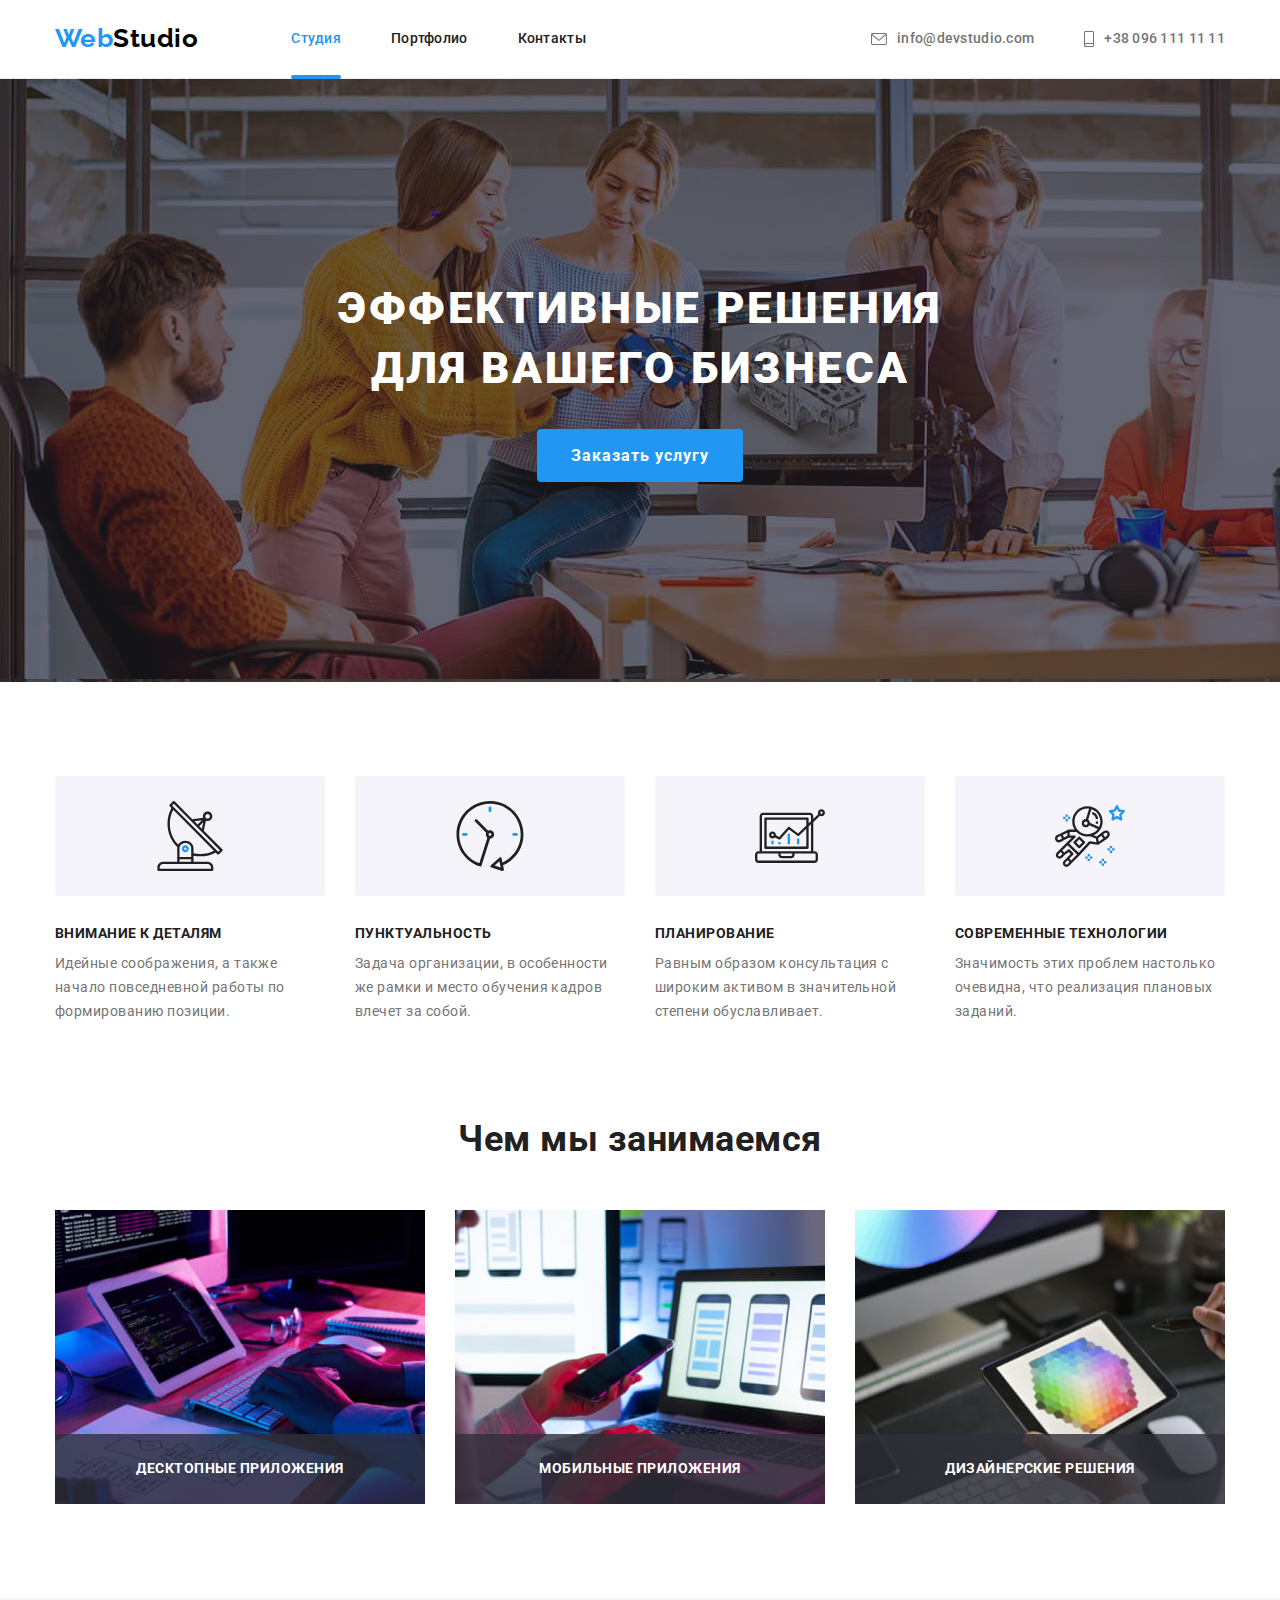
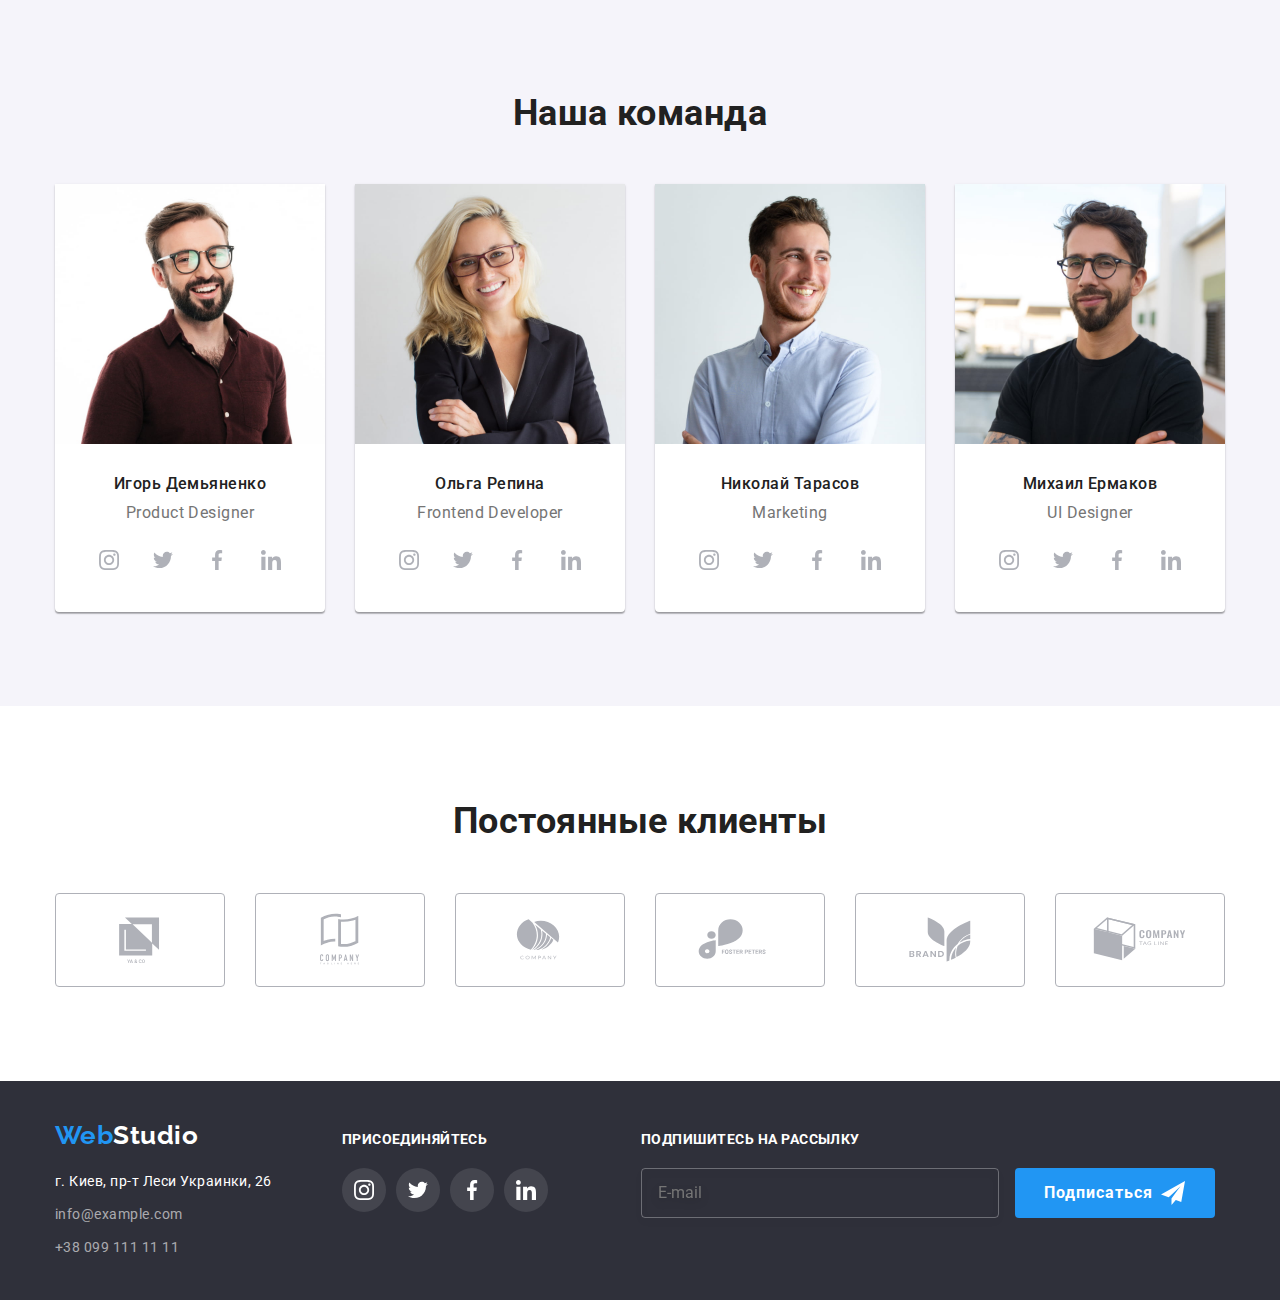
==== index.html @ 206e0594 "Копирует ДЗ-7" ====
<!DOCTYPE html>
<html lang="ru">
  <head>
    <meta charset="UTF-8" />
    <meta http-equiv="X-UA-Compatible" content="IE=edge" />
    <meta name="viewport" content="width=device-width, initial-scale=1.0" />
    <title>Студия</title>
    <link rel="preconnect" href="https://fonts.googleapis.com" />
    <link rel="preconnect" href="https://fonts.gstatic.com" crossorigin />
    <link
      href="https://fonts.googleapis.com/css2?family=Raleway:wght@700&family=Roboto:wght@400;500;700;900&display=swap"
      rel="stylesheet"
    />
    <link
      rel="stylesheet"
      href="https://cdnjs.cloudflare.com/ajax/libs/modern-normalize/1.1.0/modern-normalize.min.css"
    />
    <!-- <link rel="stylesheet" href="./css/styles.css" /> -->
    <link rel="stylesheet" href="./css/main.min.css" />
  </head>
  <body>
    <header class="header">
      <div class="contanier header-content">
        <nav class="navigation">
          <a href="./index.html" class="logo header__logo" lang="en"
            >Web<span class="logo--black">Studio</span>
          </a>
          <ul class="nav-list list">
            <li class="nav-list__item">
              <a href="./index.html" class="nav-list__link link current">Студия</a>
            </li>
            <li class="nav-list__item">
              <a href="./portfolio.html" class="nav-list__link link">Портфолио</a>
            </li>
            <li class="nav-list__item">
              <a href="" class="nav-list__link link">Контакты</a>
            </li>
          </ul>
        </nav>
        <ul class="header-contacts header__contacts list">
          <li class="header-contacts__item">
            <a href="mailto:info@devstudio.com" class="header-contacts__contact link">
              <svg class="header-contacts__icon" width="16" height="12">
                <use href="./images/icons.svg#icon-envelope"></use>
              </svg>
              info@devstudio.com
            </a>
          </li>
          <li class="header-contacts__item">
            <a href="tel:+380961111111" class="header-contacts__contact link">
              <svg class="header-contacts__icon" width="10" height="16">
                <use href="./images/icons.svg#icon-smartphone"></use>
              </svg>
              +38 096 111 11 11
            </a>
          </li>
        </ul>
      </div>
    </header>
    <main>
      <section class="hero hero--margin-auto">
        <div class="contanier">
          <h1 class="hero__title">Эффективные решения для вашего бизнеса</h1>
          <button type="button" class="hero__button button" data-modal-open>
            Заказать услугу
          </button>
        </div>
      </section>
      <section class="peculiarities">
        <!--заголовок не видимый-->
        <div class="contanier">
          <h2 class="visually-hidden">Особенности</h2>
          <ul class="peculiarities-list list">
            <li class="peculiarities-list__item">
              <div class="peculiarities-list__icon">
                <svg width="70" height="70">
                  <use href="./images/icons.svg#icon-antenna"></use>
                </svg>
              </div>
              <h3 class="peculiarities-list__title">Внимание к деталям</h3>
              <p class="peculiarities-list__text">
                Идейные соображения, а также начало повседневной работы по формированию позиции.
              </p>
            </li>
            <li class="peculiarities-list__item">
              <div class="peculiarities-list__icon">
                <svg width="70" height="70">
                  <use href="./images/icons.svg#icon-clock"></use>
                </svg>
              </div>
              <h3 class="peculiarities-list__title">Пунктуальность</h3>
              <p class="peculiarities-list__text">
                Задача организации, в особенности же рамки и место обучения кадров влечет за собой.
              </p>
            </li>
            <li class="peculiarities-list__item">
              <div class="peculiarities-list__icon">
                <svg width="70" height="70">
                  <use href="./images/icons.svg#icon-diagram"></use>
                </svg>
              </div>
              <h3 class="peculiarities-list__title">Планирование</h3>
              <p class="peculiarities-list__text">
                Равным образом консультация с широким активом в значительной степени обуславливает.
              </p>
            </li>
            <li class="peculiarities-list__item">
              <div class="peculiarities-list__icon">
                <svg width="70" height="70">
                  <use href="./images/icons.svg#icon-astronaut"></use>
                </svg>
              </div>
              <h3 class="peculiarities-list__title">Современные технологии</h3>
              <p class="peculiarities-list__text">
                Значимость этих проблем настолько очевидна, что реализация плановых заданий.
              </p>
            </li>
          </ul>
        </div>
      </section>
      <section class="working">
        <div class="contanier">
          <h2 class="working__title title">Чем мы занимаемся</h2>
          <ul class="working-list list">
            <li class="working-list__item">
              <img class="working-list__img" src="./images/desktop.jpg" alt="Десктоп" width="370" />
              <h3 class="working-list__top-title">Десктопные приложения</h3>
            </li>
            <li class="working-list__item">
              <img class="working-list__img" src="./images/mobile.jpg" alt="Смартфон" width="370" />
              <h3 class="working-list__top-title">Мобильные приложения</h3>
            </li>
            <li class="working-list__item">
              <img class="working-list__img" src="./images/table.jpg" alt="Планшет" width="370" />
              <h3 class="working-list__top-title">Дизайнерские решения</h3>
            </li>
          </ul>
        </div>
      </section>
      <section class="developers">
        <div class="contanier">
          <h2 class="developers__title title">Наша команда</h2>
          <ul class="developers-list list">
            <li class="developers-list__item">
              <img src="./images/photo-product-designer.jpg" alt="Дизайнер" width="270" />
              <div class="developers-list__emploees-content">
                <h3 class="developers-list__name">Игорь Демьяненко</h3>
                <p class="developers-list__position" lang="en">Product Designer</p>
                <ul class="social-list social-list--center list">
                  <li class="social-list__item">
                    <a href="" class="social-list__icon">
                      <svg width="20" height="20">
                        <use href="./images/icons.svg#icon-instagram"></use>
                      </svg>
                      <span class="visually-hidden">instagram</span>
                    </a>
                  </li>
                  <li class="social-list__item">
                    <a href="" class="social-list__icon">
                      <svg width="20" height="20">
                        <use href="./images/icons.svg#icon-twitter"></use>
                      </svg>
                      <span class="visually-hidden">twitter</span>
                    </a>
                  </li>
                  <li class="social-list__item">
                    <a href="" class="social-list__icon">
                      <svg width="20" height="20">
                        <use href="./images/icons.svg#icon-facebook"></use>
                      </svg>
                      <span class="visually-hidden">facebook</span>
                    </a>
                  </li>
                  <li class="social-list__item">
                    <a href="" class="social-list__icon">
                      <svg width="20" height="20">
                        <use href="./images/icons.svg#icon-linkedin"></use>
                      </svg>
                      <span class="visually-hidden">linkedin</span>
                    </a>
                  </li>
                </ul>
              </div>
            </li>
            <li class="developers-list__item">
              <img
                src="./images/photo-frontend-developer.jpg"
                alt="Фронтенд-разработчик"
                width="270"
              />
              <div class="developers-list__emploees-content">
                <h3 class="developers-list__name">Ольга Репина</h3>
                <p class="developers-list__position" lang="en">Frontend Developer</p>
                <ul class="social-list social-list--center list">
                  <li class="social-list__item">
                    <a href="" class="social-list__icon">
                      <svg width="20" height="20">
                        <use href="./images/icons.svg#icon-instagram"></use>
                      </svg>
                      <span class="visually-hidden">instagram</span>
                    </a>
                  </li>
                  <li class="social-list__item">
                    <a href="" class="social-list__icon">
                      <svg width="20" height="20">
                        <use href="./images/icons.svg#icon-twitter"></use>
                      </svg>
                      <span class="visually-hidden">twitter</span>
                    </a>
                  </li>
                  <li class="social-list__item">
                    <a href="" class="social-list__icon">
                      <svg width="20" height="20">
                        <use href="./images/icons.svg#icon-facebook"></use>
                      </svg>
                      <span class="visually-hidden">facebook</span>
                    </a>
                  </li>
                  <li class="social-list__item">
                    <a href="" class="social-list__icon">
                      <svg width="20" height="20">
                        <use href="./images/icons.svg#icon-linkedin"></use>
                      </svg>
                      <span class="visually-hidden">linkedin</span>
                    </a>
                  </li>
                </ul>
              </div>
            </li>
            <li class="developers-list__item">
              <img src=".//images/photo-marketing.jpg" alt="Маркетинг" width="270" />
              <div class="developers-list__emploees-content">
                <h3 class="developers-list__name">Николай Тарасов</h3>
                <p class="developers-list__position" lang="en">Marketing</p>
                <ul class="social-list social-list--center list">
                  <li class="social-list__item">
                    <a href="" class="social-list__icon">
                      <svg width="20" height="20">
                        <use href="./images/icons.svg#icon-instagram"></use>
                      </svg>
                      <span class="visually-hidden">instagram</span>
                    </a>
                  </li>
                  <li class="social-list__item">
                    <a href="" class="social-list__icon">
                      <svg width="20" height="20">
                        <use href="./images/icons.svg#icon-twitter"></use>
                      </svg>
                      <span class="visually-hidden">twitter</span>
                    </a>
                  </li>
                  <li class="social-list__item">
                    <a href="" class="social-list__icon">
                      <svg width="20" height="20">
                        <use href="./images/icons.svg#icon-facebook"></use>
                      </svg>
                      <span class="visually-hidden">facebook</span>
                    </a>
                  </li>
                  <li class="social-list__item">
                    <a href="" class="social-list__icon">
                      <svg width="20" height="20">
                        <use href="./images/icons.svg#icon-linkedin"></use>
                      </svg>
                      <span class="visually-hidden">linkedin</span>
                    </a>
                  </li>
                </ul>
              </div>
            </li>
            <li class="developers-list__item">
              <img src="./images/photo-uI-designer.jpg" alt="UI-дизайнер" width="270" />
              <div class="developers-list__emploees-content">
                <h3 class="developers-list__name">Михаил Ермаков</h3>
                <p class="developers-list__position" lang="en">UI Designer</p>
                <ul class="social-list social-list--center list">
                  <li class="social-list__item">
                    <a href="" class="social-list__icon">
                      <svg width="20" height="20">
                        <use href="./images/icons.svg#icon-instagram"></use>
                      </svg>
                      <span class="visually-hidden">instagram</span>
                    </a>
                  </li>
                  <li class="social-list__item">
                    <a href="" class="social-list__icon">
                      <svg width="20" height="20">
                        <use href="./images/icons.svg#icon-twitter"></use>
                      </svg>
                      <span class="visually-hidden">twitter</span>
                    </a>
                  </li>
                  <li class="social-list__item">
                    <a href="" class="social-list__icon">
                      <svg width="20" height="20">
                        <use href="./images/icons.svg#icon-facebook"></use>
                      </svg>
                      <span class="visually-hidden">facebook</span>
                    </a>
                  </li>
                  <li class="social-list__item">
                    <a href="" class="social-list__icon">
                      <svg width="20" height="20">
                        <use href="./images/icons.svg#icon-linkedin"></use>
                      </svg>
                      <span class="visually-hidden">linkedin</span>
                    </a>
                  </li>
                </ul>
              </div>
            </li>
          </ul>
        </div>
      </section>
      <section class="clients">
        <div class="contanier">
          <h2 class="clients__title title">Постоянные клиенты</h2>
          <ul class="clients-list list">
            <li class="clients-list__item">
              <a href="" class="clients-list__link link">
                <svg class="clients-list__icon" width="106" height="60">
                  <use href="./images/icons.svg#icon-Logo-one"></use>
                </svg>
              </a>
            </li>
            <li class="clients-list__item">
              <a href="" class="clients-list__link link">
                <svg class="clients-list__icon" width="106" height="60">
                  <use href="./images/icons.svg#icon-Logo-two"></use>
                </svg>
              </a>
            </li>
            <li class="clients-list__item">
              <a href="" class="clients-list__link link">
                <svg class="clients-list__icon" width="106" height="60">
                  <use href="./images/icons.svg#icon-Logo-three"></use>
                </svg>
              </a>
            </li>
            <li class="clients-list__item">
              <a href="" class="clients-list__link link">
                <svg class="clients-list__icon" width="106" height="60">
                  <use href="./images/icons.svg#icon-Logo-four"></use>
                </svg>
              </a>
            </li>
            <li class="clients-list__item">
              <a href="" class="clients-list__link link">
                <svg class="clients-list__icon" width="106" height="60">
                  <use href="./images/icons.svg#icon-Logo-five"></use>
                </svg>
              </a>
            </li>
            <li class="clients-list__item">
              <a href="" class="clients-list__link link">
                <svg class="clients-list__icon" width="106" height="60">
                  <use href="./images/icons.svg#icon-Logo-six"></use>
                </svg>
              </a>
            </li>
          </ul>
        </div>
      </section>
    </main>
    <footer class="footer">
      <div class="footer-content contanier">
        <div class="footer-content__address">
          <a href="./index.html" class="logo footer-content__logo" lang="en"
            >Web<span class="logo--white">Studio</span>
          </a>
          <address class="address">
            <ul class="address-list list">
              <li class="address-list__item">
                <a
                  href="https://goo.gl/maps/TxTMKxAQMS6T1ihJ8"
                  target="_blank"
                  rel="nofollow noreferrer "
                  class="address-list__map link"
                  >г. Киев, пр-т Леси Украинки, 26
                </a>
              </li>
              <li class="address-list__item">
                <a href="mailto:info@example.com" class="address-list__contact link"
                  >info@example.com</a
                >
              </li>
              <li class="address-list__item">
                <a href="tel:+380991111111" class="address-list__contact link"
                  >+38 099 111 11 11</a
                >
              </li>
            </ul>
          </address>
        </div>
        <div class="footer-social footer__social">
          <h3 class="footer-social__title">присоединяйтесь</h3>
          <ul class="social-list list">
            <li class="social-list__item">
              <a href="" class="social-list__icon social-list__icon--white-fill">
                <svg width="20" height="20">
                  <use href="./images/icons.svg#icon-instagram"></use>
                </svg>
                <span class="visually-hidden">instagram</span>
              </a>
            </li>
            <li class="social-list__item">
              <a href="" class="social-list__icon social-list__icon--white-fill">
                <svg width="20" height="20">
                  <use href="./images/icons.svg#icon-twitter"></use>
                </svg>
                <span class="visually-hidden">twitter</span>
              </a>
            </li>
            <li class="social-list__item">
              <a href="" class="social-list__icon social-list__icon--white-fill">
                <svg width="20" height="20">
                  <use href="./images/icons.svg#icon-facebook"></use>
                </svg>
                <span class="visually-hidden">facebook</span>
              </a>
            </li>
            <li class="social-list__item">
              <a href="" class="social-list__icon social-list__icon--white-fill">
                <svg width="20" height="20">
                  <use href="./images/icons.svg#icon-linkedin"></use>
                </svg>
                <span class="visually-hidden">linkedin</span>
              </a>
            </li>
          </ul>
        </div>
        <form class="footer-form" autocomplete="off">
          <b class="footer-form__text">Подпишитесь на рассылку</b>
          <input type="email" name="email" placeholder="E-mail" class="footer-form__input form-reset-input">
          <button type="submit" class="footer-form__btn button">
            <svg width="24" height="24" class="footer-form__icon">
              <use href="./images/icons.svg#icon-send"></use>
            </svg>Подписаться
          </button>
        </form>
      </div>
    </footer>
    <div class="backdrop is-hidden" data-modal>
      <div class="modal">
        <form class="form-modal" autocomplete="off">
          <p class="form-modal__title">Оставьте свои данные, мы вам перезвоним</p>
          <label class="form-modal__field">
            <span class="form-modal__label">Имя</span>
            <input type="text" name="name" class="form-modal__input form-reset-input">
            <svg width="18" height="18" class="form-modal__icon">
              <use href="./images/icons.svg#icon-name"></use>
          </svg>
          </label>
          <label class="form-modal__field">
            <span class="form-modal__label">Телефон</span>
            <input type="tel" name="tel" class="form-modal__input form-reset-input">
            <svg width="18" height="18" class="form-modal__icon">
              <use href="./images/icons.svg#icon-phone"></use>
          </svg>
          </label>
          <label class="form-modal__field">
            <span class="form-modal__label">Почта</span>
            <input type="email" name="email" class="form-modal__input form-reset-input">
            <svg width="18" height="18" class="form-modal__icon">
              <use href="./images/icons.svg#icon-email"></use>
          </svg>
          </label>
          <label class="form-modal__field-textarea form-modal__field">
            <span class="form-modal__label">Комментарий</span>
            <textarea name="comment" class="form-modal__textarea form-reset-input" placeholder="Введите текст"></textarea>
          </label>
          <label class="form-modal__checkbox">
            <input type="checkbox" name="checkbox" class="form-modal__checkbox-input visually-hidden">
            <span class="form-modal__castom-check">
              <svg width="11" height="8">
                <use href="./images/icons.svg#icon-check">
                </use>
              </svg>
            </span>
            <span class="form-modal__checkbox-label">Соглашаюсь с рассылкой и принимаю <a href="" class="form-modal__policy-link">Условия договора</a></span>
          </label>
          <button type="submit" class="form-modal__send-btn button">
            Отправить
          </button>
        </form>
        <button type="button" class="form-modal__close-btn transitions" data-modal-close>
          <svg width="18" height="18">
            <use href="./images/icons.svg#icon-close"></use>
          </svg>
        </button>
      </div>
    </div>
    <script src="./js/modal.js"></script>
  </body>
</html>
---- css/styles.css ----
/* Используемые цвета в проекте */
/* основной цвет текста - #212121 */
/* вторичный цвет текста - #757575 */
/* цвет текста при наведении и цвет первой части лого - #2196F3 */
/* цвет текста второй части лого в шапке - #000000 */
/* цвет текста второй части лого в подвале - #FFFFFF */
/* цвет текста Hero - #FFFFFF */
/* цвет текста адреса - #FFFFFF */
/* цвет текста контактов в подвале - rgba(255, 255, 255, 0,6) */
/* цвет текста при акценте - #FFFFFF */
/* основной цвет фона - #E5E5E5 */
/* вторичный цвет фона - #2F303A */
/* цвет фона секции Наща команда - #F5F4FA */
/* цвет фона шапки - #FFFFFF */
/* акцент - #2196F3 */
/* цвет фона карточки продукта - #EEEEEE */
/* цвет фона кнопки фильтра - #F5F4FA */

/* :root {
  --primary-text-color: #212121;
  --secondary-text-color: #757575;
  --hover-text-color: #2196f3;
  --logo-text-color: #2196f3;
  --partlogo-text-color-header: #000000;
  --partlogo-text-color-footer: #ffffff;
  --hero-text-color: #ffffff;
  --addresse-text-color: #ffffff;
  --footer-text-color: rgba(255, 255, 255, 0.6);
  --accent-text-color: #ffffff;
  --primary-bg-color: #e5e5e5;
  --secondary-bg-color: #2f303a;
  --header-bg-color: #ffffff;
  --accent-color: #2196f3;
  --additional-bg-color: #f5f4fa;
  --white-bg-color: #ffffff;
  --product-card-bg-color: #ffffff;
  --accent-hero-btn-bg-color: #188ce8;
  --accent-icon-bg-color: #2196f3;
  --primary-icon-fill: #afb1b8;
  --accent-icon-fill: #ffffff;
  --modal-bg-color: #ffffff;
} */

/* Общие свойства */

/* body {
  background-color: var(--white-bg-color);
  color: var(--primary-text-color);
  font-family: Roboto, sans-serif;
  letter-spacing: 0.03em;
}
a {
  color: var(--primary-text-color);
  text-decoration: none;
}
p {
  color: var(--secondary-text-color);
}
h1,
h2,
h3,
h4,
h5,
h6,
p {
  margin-top: 0;
  margin-bottom: 0;
}
img {
  display: block;
  width: 100%;
  height: auto;
}
.list {
  padding: 0;
  margin: 0;
  list-style: none;
}
.link {
  padding-top: 5px;
  padding-bottom: 5px;
} */
/* .link:focus,
.link:hover {
  color: var(--hover-text-color);
} */
/* .title {
  font-weight: 700;
  font-size: 36px;
  line-height: 1.17;
  text-align: center;
} */
/* .logo {
  color: var(--logo-text-color);
  font-family: Raleway, sans-serif;
  font-weight: 700;
  font-size: 26px;
  line-height: 1.15;
} */
/* .visually-hidden {
  position: absolute;
  white-space: nowrap;
  width: 1px;
  height: 1px;
  overflow: hidden;
  border: 0;
  padding: 0;
  clip: rect(0 0 0 0);
  clip-path: inset(50%);
  margin: -1px;
} */
/* .current {
  color: var(--hover-text-color);
}
.current::after {
  position: absolute;
  content: '';
  top: 44px;
  left: 0;
  width: 100%;
  height: 4px;
  background-color: var(--hover-text-color);
  border-radius: 2px;
  cursor: auto;
} */
/* .contanier {
  width: 1200px;
  margin-left: auto;
  margin-right: auto;
  padding-left: 15px;
  padding-right: 15px;
  
} */

/* Buttons */

/* .hero-button {
  padding-top: 10px;
  padding-right: 32px;
  padding-bottom: 10px;
  padding-left: 32px;
  font-weight: 700;
  line-height: 1.87;
  letter-spacing: 0.06em;
}
.button {
  border-color: transparent;
  border-radius: 4px;
  cursor: pointer;
  background-color: var(--additional-bg-color);
  color: var(--primary-text-color);
  font-size: 16px;
  font-family: inherit;
  text-align: center;
}
.hero-button,
.footer-email-form-btn,
.form-send-btn,
.button:hover,
.button:focus {
  background-color: var(--accent-color);
  color: var(--accent-text-color);
}
.hero-button:hover,
.hero-button:focus,
.footer-email-form-btn:hover,
.footer-email-form-btn:focus,
.form-send-btn:hover,
.form-send-btn:focus {
  background-color: var(--accent-hero-btn-bg-color);
  box-shadow: 0px 4px 4px rgba(0, 0, 0, 0.15);
}
.filters-btn {
  padding-top: 6px;
  padding-right: 22px;
  padding-bottom: 6px;
  padding-left: 22px;
  font-weight: 500;
  line-height: 1.62;
}
.filters-btn:hover,
.filters-btn:focus {
  box-shadow: 0px 3px 1px rgba(0, 0, 0, 0.1), 0px 1px 2px rgba(0, 0, 0, 0.08),
    0px 2px 2px rgba(0, 0, 0, 0.12);
}
.footer-email-form-btn {
  position: relative;
  padding: 8px 60px 8px 27px;
  font-weight: 700;
  font-size: 16px;
  line-height: 1.87;
  letter-spacing: 0.06em;
}
.form-send-btn {
  padding: 10px 55px 10px 56px;
  font-weight: 700;
  font-size: 16px;
  line-height: 1.87;
  letter-spacing: 0.06em;
  margin-top: 30px;
} */

/* Переход */

/* .transitions {
  transition-property: color, background-color, box-shadow, border-color, transform, fill;
  transition-duration: 250ms;
  transition-timing-function: cubic-bezier(0.4, 0, 0.2, 1);
} */

/* Сброс для форм */

/* .form-reset-input {
  background-color: transparent;
  border: none;
  outline: none;
} */

/* -----Стили главной страницы----- */

/* Header */

/* .header {
  background-color: var(--header-bg-color);
  padding-top: 24px;
  padding-bottom: 24px;
  border-bottom: 1px solid #ececec;
}
.header-content {
  display: flex;
  align-items: center;
}
.header-nav {
  display: flex;
  align-items: center;
}
.logo-header {
  margin-right: 93px;
}
.hdr {
  color: var(--partlogo-text-color-header);
}
.header-list,
.header-contacts {
  font-weight: 500;
  font-size: 14px;
  line-height: 1.14;
  letter-spacing: 0.02em;
  display: flex;
  align-items: center;
}
.header-item {
  position: relative;
}
.header-item:not(:last-child) {
  margin-right: 50px;
}
.header-contacts {
  margin-left: auto;
}
.header-contacts-item {
  align-items: center;
}
.header-contacts-item:not(:last-child) {
  margin-right: 50px;
}
.header-contact {
  color: var(--secondary-text-color);
  display: flex;
  align-items: center;
}
.header-contacts-icon {
  margin-right: 10px;
  fill: currentColor;
} */

/* Hero */

/* .hero {
  padding-top: 200px;
  padding-bottom: 200px;
  text-align: center;
  background-image: linear-gradient(rgba(47, 48, 58, 0.4), rgba(47, 48, 58, 0.4)),
    url(../images/hero-bg.jpg);
  background-color: var(--secondary-bg-color);
  color: var(--hero-text-color);
  max-width: 1600px;
  margin-right: auto;
  margin-left: auto;
}
.hero-title {
  width: 696px;
  margin-left: auto;
  margin-right: auto;
  margin-bottom: 30px;
  font-weight: 900;
  font-size: 44px;
  line-height: 1.36;
  letter-spacing: 0.06em;
  text-transform: uppercase;
} */

/* Особенности */

/* .peculiarities {
  padding-top: 94px;
  padding-bottom: 94px;
}

.peculiarities-list {
  display: flex;
}

.peculiarities-item {
  width: calc((100% - 90px) / 4);
  margin-right: 30px;
}
.peculiarities-item:nth-child(4n) {
  margin-right: 0;
}
.peculiarities-item-icon {
  display: flex;
  width: 100%;
  justify-content: center;
  padding-top: 25px;
  padding-bottom: 25px;
  margin-bottom: 30px;
  border-radius: 4px;
  background-color: var(--additional-bg-color);
}
.peculiarities-item-title {
  margin-bottom: 10px;
  font-weight: 700;
  font-size: 14px;
  line-height: 1.14;
  text-transform: uppercase;
}
.peculiarities-item-text {
  font-size: 14px;
  line-height: 1.71;
} */

/* Чем мы занимаемся */

/* .working {
  padding-bottom: 94px;
}
.working-title {
  margin-bottom: 50px;
}
.working-list {
  display: flex;
}
.working-item {
  position: relative;
  width: calc((100% - 60px) / 3);
  margin-right: 30px;
}
.working-item:nth-child(3n) {
  margin-right: 0;
}
.working-top-title {
  position: absolute;
  bottom: 0;
  left: 0;
  width: 100%;
  display: flex;
  justify-content: center;
  align-items: center;
  background-color: rgba(47, 48, 58, 0.8);
  color: var(--accent-text-color);
  padding-top: 27px;
  padding-bottom: 27px;
  font-weight: 700;
  font-size: 14px;
  line-height: 1.14;
  text-transform: uppercase;
} */

/* Наша команда*/

/* .developers {
  background-color: var(--additional-bg-color);
  padding-top: 94px;
  padding-bottom: 94px;
}
.developers-title {
  margin-bottom: 50px;
}
.developers-list {
  display: flex;
}
.developers-item {
  width: calc((100% - 90px) / 4);
  margin-right: 30px;
  background-color: var(--white-bg-color);
  box-shadow: 0px 1px 3px rgba(0, 0, 0, 0.12), 0px 1px 1px rgba(0, 0, 0, 0.14),
    0px 2px 1px rgba(0, 0, 0, 0.2);
  border-top-left-radius: 0px;
  border-top-right-radius: 0px;
  border-bottom-right-radius: 4px;
  border-bottom-left-radius: 4px;
}
.developers-item:nth-child(4n) {
  margin-right: 0;
}
.emploees-text {
  padding-top: 30px;
  padding-bottom: 30px;
}
.name {
  font-weight: 500;
  margin-bottom: 10px;
}
.emploees {
  font-size: 16px;
  line-height: 1.19;
  text-align: center;
}
.developers-position {
  margin-bottom: 16px;
}
.developers-social-list {
  display: flex;
  justify-content: center;
  align-items: center;
}
.developers-social-item + .developers-social-item {
  margin-left: 10px;
}
.developers-social-icon {
  display: flex;
  width: 44px;
  height: 44px;
  justify-content: center;
  align-items: center;
  border-radius: 50%;
  color: #afb1b8;
  fill: currentColor;
}
.developers-social-icon:hover,
.developers-social-icon:focus {
  background-color: var(--accent-icon-bg-color);
  color: var(--accent-icon-fill);
} */

/* Постоянные клиенты */

/* .clients {
  padding-top: 94px;
  padding-bottom: 94px;
}
.clients-title {
  margin-bottom: 50px;
}
.clients-list {
  display: flex;
}
.clients-item {
  width: calc((100% - 150px) / 6);
  margin-right: 30px;
}
.clients-item:last-child {
  margin-right: 0;
}
.clients-link {
  display: flex;
  justify-content: center;
  padding-top: 16px;
  padding-right: 32px;
  padding-bottom: 16px;
  padding-left: 32px;
  color: var(--primary-icon-fill);
  border: 1px solid var(--primary-icon-fill);
  border-radius: 4px;
}
.clients-link:hover,
.clients-link:focus {
  color: var(--accent-color);
  border-color: var(--accent-color);
}

.clients-icon {
  align-items: center;
  fill: currentColor;
} */

/* Footer */

/* .footer {
  background-color: var(--secondary-bg-color);
  padding-top: 40px;
  padding-bottom: 40px;
}
.footer-content {
  display: flex;
  align-items: baseline;
}
.footer-address {
  margin-right: 70px;
}
.logo-footer {
  margin-bottom: 20px;
  display: inline-block;
}
.ftr {
  color: var(--partlogo-text-color-footer);
}
.address {
  font-style: normal;
  font-size: 14px;
  line-height: 1.71;
}
.address-item:not(:last-child) {
  margin-bottom: 9px;
}
.address-map {
  color: var(--addresse-text-color);
}
.footer-contact {
  color: var(--footer-text-color);
}
.footer-social {
  min-width: 206px;
  margin-right: 93px;
}
.footer-social-title {
  font-weight: 700;
  font-size: 14px;
  line-height: 1.14;
  letter-spacing: 0.03em;
  text-transform: uppercase;
  color: var(--addresse-text-color);
  margin-bottom: 20px;
}
.footer-social-list {
  display: flex;
}
.footer-social-item + .footer-social-item {
  margin-left: 10px;
}
.footer-social-icon {
  display: flex;
  width: 44px;
  height: 44px;
  justify-content: center;
  align-items: center;
  border-radius: 50%;
  fill: var(--accent-icon-fill);
  background-color: rgba(255, 255, 255, 0.1);
}
.footer-social-icon:hover,
.footer-social-icon:focus {
  background-color: var(--accent-icon-bg-color);
}
.footer-email-form-text {
  display: block;
  font-weight: 700;
  font-size: 14px;
  line-height: 1.14;
  text-transform: uppercase;
  color: var(--accent-text-color);
  margin-bottom: 20px;
}
.footer-email-form-input {
  font-weight: 400;
  font-size: 16px;
  line-height: 1.25;
  padding: 15px 16px;
  width: 358px;
  height: 50px;
  color: var(--footer-text-color);
  border: 1px solid rgba(255, 255, 255, 0.3);
  filter: drop-shadow(0px 4px 4px rgba(0, 0, 0, 0.15));
  border-radius: 4px;
  margin-right: 12px;
}
.footer-email-form-input:valid:not(:placeholder-shown) {
  border: 1px solid #00ff00;
}
.footer-email-form-input:invalid {
  border: 1px solid #ff0000;
}
.footer-email-form-input:focus:placeholder-shown {
  border: 1px solid var(--accent-color);
}
.footer-email-form-icon {
  position: absolute;
  top: 50%;
  right: 28px;
  transform: translateY(-50%);
} */

/* -----Модальное окно----- */

/* .backdrop {
  width: 100vw;
  height: 100vh;
  position: fixed;
  top: 0;
  background-color: rgba(0, 0, 0, 0.2);
  transition: opacity 700ms, visibility 700ms;
}
.backdrop.is-hidden .modal {
  transform: rotate(180deg);
}
.modal {
  position: absolute;
  top: 50%;
  left: 50%;
  transform: translate(-50%, -50%);
  min-width: 528px;
  min-height: 581px;
  background-color: var(--modal-bg-color);
  box-shadow: 0px 1px 3px rgba(124, 122, 122, 0.12), 0px 1px 1px rgba(0, 0, 0, 0.14),
    0px 2px 1px rgba(0, 0, 0, 0.2);
  border-radius: 4px;
  transition: transform 700ms;
  padding: 40px;
}
.form-modal {
  display: flex;
  flex-direction: column;
  align-items: center;
}
.form-modal-title {
  font-weight: 700;
  font-size: 20px;
  line-height: 1.15;
  color: var(--primary-text-color);
  margin-bottom: 30px;
}
.form-field {
  position: relative;
  width: 100%;
}
.form-field + .form-field {
  margin-top: 28px;
}
.form-field-textarea {
  margin-bottom: 20px;
}
.form-field-name {
  position: absolute;
  top: -4px;
  left: 0;
  transform: translateY(-100%);
  font-weight: 400;
  font-size: 12px;
  line-height: 1.17;
  letter-spacing: 0.01em;
  color: var(--secondary-text-color);
}
.form-input,
.form-textarea {
  width: 100%;
  border: 1px solid rgba(33, 33, 33, 0.2);
  border-radius: 4px;
}
.form-input {
  height: 40px;
  padding: 9px 10px 9px 40px;
}
.form-input:focus-within,
.form-textarea:focus-within {
  border-color: var(--accent-color);
  box-shadow: 0px 1px 3px rgba(0, 0, 0, 0.12), 0px 1px 1px rgba(0, 0, 0, 0.14),
    0px 2px 1px rgba(0, 0, 0, 0.2);
}
.form-modal-input-icon {
  position: absolute;
  top: 50%;
  left: 12px;
  transform: translateY(-50%);
}
.form-input:focus-within + .form-modal-input-icon {
  fill: var(--accent-color);
}
.form-textarea {
  resize: none;
  height: 96px;
  padding: 12px 14px;
}
.form-textarea:placeholder-shown {
  font-size: 12px;
  line-height: 1.17;
  letter-spacing: 0.01em;
  color: rgba(117, 117, 117, 0.5);
}
.form-checkbox {
  display: flex;
  align-items: center;
  font-weight: 400;
  font-size: 14px;
  line-height: 1.71;
  color: var(--secondary-text-color);
}
.castom-check {
  width: 16px;
  height: 15px;
  display: flex;
  justify-content: center;
  align-items: center;
  border: 2px solid #212121;
  border-radius: 2px;
  fill: transparent;
  margin-right: 8px;
}
.form-checkbox-input:checked + .castom-check {
  background-color: var(--accent-icon-bg-color);
  fill: var(--accent-icon-fill);
  border: var(--accent-icon-bg-color);
}

.policy-link {
  text-decoration: underline;
  color: var(--accent-color);
}
.modal-close-btn {
  position: absolute;
  top: 8px;
  right: 8px;
  display: flex;
  justify-content: center;
  align-items: center;
  width: 30px;
  height: 30px;
  border-radius: 50%;
  border: 1px solid rgba(0, 0, 0, 0.1);
  background-color: transparent;
  padding: 0;
  cursor: pointer;
}
.modal-close-btn:hover,
.modal-close-btn:focus {
  fill: var(--accent-color);
  box-shadow: 0px 1px 3px rgba(0, 0, 0, 0.12), 0px 1px 1px rgba(0, 0, 0, 0.14),
    0px 2px 1px rgba(0, 0, 0, 0.2);
} */
/* .is-hidden {
  opacity: 0;
  pointer-events: none;
  visibility: hidden;
} */

/* -----Стили страницы Портфолио----- */

/* Products */

/* .portfolio {
  padding-top: 94px;
  padding-bottom: 94px;
}
.filters-list {
  display: flex;
  justify-content: center;
  margin-bottom: 34px;
}
.filters-item:not(:last-child) {
  margin-right: 8px;
}
.products-list {
  display: flex;
  flex-wrap: wrap;
  width: 100%;
}
.products-item {
  width: calc((100% - 60px) / 3);
  margin-right: 30px;
  margin-bottom: 30px;
  background-color: var(--product-card-bg-color);
  border-bottom: 1px solid #eeeeee;
}
.products-item:nth-child(3n) {
  margin-right: 0;
}
.products-item:nth-last-child(-n + 3) {
  margin-bottom: 0px;
}
.products-item-link {
  display: block;
}
.products-item-link:hover,
.products-item-link:focus {
  box-shadow: 0px 1px 1px rgba(0, 0, 0, 0.12), 0px 4px 4px rgba(0, 0, 0, 0.06),
    1px 4px 6px rgba(0, 0, 0, 0.16);
}
.products-item-link:hover .products-top-text,
.products-item-link:focus .products-top-text {
  transform: translateY(0%);
}

.products-thumb {
  position: relative;
  overflow: hidden;
}
.products-top-text {
  position: absolute;
  top: 0;
  left: 0;
  padding: 63px 24px;
  font-weight: normal;
  font-size: 18px;
  line-height: 1.56;
  color: var(--accent-text-color);
  background-color: rgba(33, 150, 243, 0.9);
  transform: translateY(100%);
}
.products-item-text-content {
  padding-top: 20px;
  padding-right: 24px;
  padding-bottom: 20px;
  padding-left: 24px;
}
.products-item-title {
  font-weight: 700;
  font-size: 18px;
  line-height: 2;
  letter-spacing: 0.06em;
  margin-bottom: 4px;
}
.products-item-text {
  font-size: 16px;
  line-height: 1.87;
} */
---- css/main.min.css ----
:root{--primary-text-color: #212121;--secondary-text-color: #757575;--logo-text-color: #2196f3;--logo-black: #000000;--logo-white: #ffffff;--hero-text-color: #ffffff;--addresse-text-color: #ffffff;--footer-text-color: rgba(255, 255, 255, 0.6);--accent-text-color: #ffffff;--primary-bg-color: #e5e5e5;--secondary-bg-color: #2f303a;--header-bg-color: #ffffff;--accent-color: #2196f3;--additional-bg-color: #f5f4fa;--white-bg-color: #ffffff;--product-card-bg-color: #ffffff;--accent-hero-btn-bg-color: #188ce8;--accent-icon-bg-color: #2196f3;--primary-icon-fill: #afb1b8;--accent-icon-fill: #ffffff;--modal-bg-color: #ffffff}h1,h2,h3,h4,h5,h6,p{margin-top:0;margin-bottom:0}img{display:block;width:100%;height:auto}.form-reset-input{background-color:transparent;border:none;outline:none}body{background-color:var(--white-bg-color);color:var(--primary-text-color);font-family:Roboto, sans-serif;letter-spacing:0.03em}a{color:var(--primary-text-color);text-decoration:none}p{color:var(--secondary-text-color)}.list{padding:0;margin:0;list-style:none}.link{padding-top:5px;padding-bottom:5px;transition-property:color, background-color, box-shadow, border-color, transform, fill;transition-duration:250ms;transition-timing-function:cubic-bezier(0.4, 0, 0.2, 1)}.link:focus,.link:hover{color:var(--accent-color)}.title{font-weight:700;font-size:36px;line-height:1.17;text-align:center}.visually-hidden{position:absolute;white-space:nowrap;width:1px;height:1px;overflow:hidden;border:0;padding:0;clip:rect(0 0 0 0);clip-path:inset(50%);margin:-1px}.is-hidden{opacity:0;pointer-events:none;visibility:hidden}.developers-list__name,.developers-list__position{font-size:16px;line-height:1.19;text-align:center}.contanier{width:1200px;margin-left:auto;margin-right:auto;padding-left:15px;padding-right:15px}.logo{color:var(--logo-text-color);font-family:Raleway, sans-serif;font-weight:700;font-size:26px;line-height:1.15}.button{border-color:transparent;border-radius:4px;cursor:pointer;background-color:var(--accent-color);color:var(--accent-text-color);font-weight:700;font-size:16px;line-height:1.87;letter-spacing:0.06em;font-family:inherit;text-align:center;transition-property:color, background-color, box-shadow, border-color, transform, fill;transition-duration:250ms;transition-timing-function:cubic-bezier(0.4, 0, 0.2, 1)}.button:hover,.button:focus{background-color:var(--accent-hero-btn-bg-color);box-shadow:0px 4px 4px rgba(0,0,0,0.15)}.hero__button{padding:10px 32px}.footer-form__btn{position:relative;padding:8px 60px 8px 27px}.form-modal__close-btn{position:absolute;top:8px;right:8px;align-items:center;justify-content:center;display:flex;width:30px;height:30px;border-radius:50%;border:1px solid rgba(0,0,0,0.1);background-color:transparent;padding:0;cursor:pointer;transition-property:color, background-color, box-shadow, border-color, transform, fill;transition-duration:250ms;transition-timing-function:cubic-bezier(0.4, 0, 0.2, 1)}.form-modal__close-btn:hover,.form-modal__close-btn:focus{fill:var(--accent-color);box-shadow:0px 1px 3px rgba(0,0,0,0.12),0px 1px 1px rgba(0,0,0,0.14),0px 2px 1px rgba(0,0,0,0.2)}.form-modal__send-btn{padding:10px 55px 10px 56px;margin-top:30px}.filters-list__btn{padding:6px 22px;font-weight:500;line-height:1.62;letter-spacing:0.03em;background-color:var(--additional-bg-color);color:var(--primary-text-color)}.filters-list__btn:hover,.filters-list__btn:focus{background-color:var(--accent-color);color:var(--accent-text-color);box-shadow:0px 3px 1px rgba(0,0,0,0.1),0px 1px 2px rgba(0,0,0,0.08),0px 2px 2px rgba(0,0,0,0.12)}.social-list{display:flex}.social-list--center{justify-content:center}.social-list__item+.social-list__item{margin-left:10px}.social-list__icon{align-items:center;justify-content:center;display:flex;width:44px;height:44px;border-radius:50%;color:var(--primary-icon-fill);fill:currentColor;transition-property:color, background-color, box-shadow, border-color, transform, fill;transition-duration:250ms;transition-timing-function:cubic-bezier(0.4, 0, 0.2, 1)}.social-list__icon:hover,.social-list__icon:focus{background-color:var(--accent-icon-bg-color);color:var(--accent-icon-fill)}.social-list__icon--white-fill{background-color:rgba(255,255,255,0.1);color:var(--accent-icon-fill)}.backdrop{width:100vw;height:100vh;position:fixed;top:0;background-color:rgba(0,0,0,0.2);transition:opacity 700ms, visibility 700ms}.backdrop.is-hidden .modal{transform:rotate(180deg)}.modal{position:absolute;top:50%;left:50%;transform:translate(-50%, -50%);min-width:528px;min-height:581px;background-color:var(--modal-bg-color);box-shadow:0px 1px 3px rgba(124,122,122,0.12),0px 1px 1px rgba(0,0,0,0.14),0px 2px 1px rgba(0,0,0,0.2);border-radius:4px;transition:transform 700ms;padding:40px}.form-modal{align-items:center;display:flex;flex-direction:column}.form-modal__title{font-weight:700;font-size:20px;line-height:1.15;color:var(--primary-text-color);margin-bottom:30px}.form-modal__field{position:relative;width:100%}.form-modal__field+.form-modal__field{margin-top:28px}.form-modal__field-textarea{margin-bottom:20px}.form-modal__label{position:absolute;top:-4px;left:0;transform:translateY(-100%);font-weight:400;font-size:12px;line-height:1.17;letter-spacing:0.01em;color:var(--secondary-text-color)}.form-modal__input,.form-modal__textarea{width:100%;border:1px solid rgba(33,33,33,0.2);border-radius:4px;transition-property:color, background-color, box-shadow, border-color, transform, fill;transition-duration:250ms;transition-timing-function:cubic-bezier(0.4, 0, 0.2, 1)}.form-modal__input{height:40px;padding:9px 10px 9px 40px}.form-modal__input:focus-within,.form-modal__textarea:focus-within{border-color:var(--accent-color);box-shadow:0px 1px 3px rgba(0,0,0,0.12),0px 1px 1px rgba(0,0,0,0.14),0px 2px 1px rgba(0,0,0,0.2)}.form-modal__icon{position:absolute;top:50%;left:12px;transform:translateY(-50%)}.form-modal__input:focus-within+.form-modal__icon{fill:var(--accent-color)}.form-modal__textarea{resize:none;height:96px;padding:12px 14px}.form-modal__textarea:placeholder-shown{font-size:12px;line-height:1.17;letter-spacing:0.01em;color:rgba(117,117,117,0.5)}.form-modal__checkbox{align-items:center;display:flex;font-weight:400;font-size:14px;line-height:1.71;color:var(--secondary-text-color)}.form-modal__castom-check{align-items:center;justify-content:center;display:flex;width:16px;height:15px;border:2px solid #212121;border-radius:2px;fill:transparent;margin-right:8px}.form-modal__checkbox-input:checked+.form-modal__castom-check{background-color:var(--accent-icon-bg-color);fill:var(--accent-icon-fill);border:var(--accent-icon-bg-color)}.form-modal__policy-link{text-decoration:underline;color:var(--accent-color)}.header{background-color:var(--header-bg-color);padding-top:24px;padding-bottom:24px;border-bottom:1px solid #ececec}.header-content,.navigation{align-items:center;display:flex}.header__logo{margin-right:93px}.logo--black{color:var(--logo-black)}.nav-list,.header-contacts{font-weight:500;font-size:14px;line-height:1.14;letter-spacing:0.02em;align-items:center;display:flex}.nav-list__item{position:relative}.nav-list__item:not(:last-child){margin-right:50px}.header__contacts{margin-left:auto}.header-contacts__item{align-items:center}.header-contacts__item:not(:last-child){margin-right:50px}.header-contacts__contact{color:var(--secondary-text-color);align-items:center;display:flex}.header-contacts__icon{margin-right:10px;fill:currentColor}.current{color:var(--accent-color)}.current::after{position:absolute;content:'';top:44px;left:0;width:100%;height:4px;background-color:var(--accent-color);border-radius:2px;cursor:auto}.hero{padding-top:200px;padding-bottom:200px;text-align:center;background-image:linear-gradient(rgba(47,48,58,0.4), rgba(47,48,58,0.4)),url(../images/hero-bg.jpg);background-color:var(--secondary-bg-color);color:var(--hero-text-color);max-width:1600px}.hero--margin-auto{margin-right:auto;margin-left:auto}.hero__title{margin-right:auto;margin-left:auto;margin-bottom:30px;width:696px;font-weight:900;font-size:44px;line-height:1.36;letter-spacing:0.06em;text-transform:uppercase}.peculiarities{padding-top:94px;padding-bottom:94px}.peculiarities-list{display:flex}.peculiarities-list__item{width:calc((100% - 90px) / 4);margin-right:30px}.peculiarities-list__item:nth-child(4n){margin-right:0}.peculiarities-list__icon{justify-content:center;display:flex;width:100%;padding-top:25px;padding-bottom:25px;margin-bottom:30px;border-radius:4px;background-color:var(--additional-bg-color)}.peculiarities-list__title{margin-bottom:10px;font-weight:700;font-size:14px;line-height:1.14;text-transform:uppercase}.peculiarities-list__text{font-size:14px;line-height:1.71}.working{padding-bottom:94px}.working__title{margin-bottom:50px}.working-list{display:flex}.working-list__item{position:relative;width:calc((100% - 60px) / 3);margin-right:30px}.working-list__item:nth-child(3n){margin-right:0}.working-list__top-title{align-items:center;justify-content:center;display:flex;position:absolute;bottom:0;left:0;width:100%;background-color:rgba(47,48,58,0.8);color:var(--accent-text-color);padding-top:27px;padding-bottom:27px;font-weight:700;font-size:14px;line-height:1.14;text-transform:uppercase}.developers{background-color:var(--additional-bg-color);padding-top:94px;padding-bottom:94px}.developers__title{margin-bottom:50px}.developers-list{display:flex}.developers-list__item{width:calc((100% - 90px) / 4);margin-right:30px;background-color:var(--white-bg-color);box-shadow:0px 1px 3px rgba(0,0,0,0.12),0px 1px 1px rgba(0,0,0,0.14),0px 2px 1px rgba(0,0,0,0.2);border-top-left-radius:0px;border-top-right-radius:0px;border-bottom-right-radius:4px;border-bottom-left-radius:4px}.developers-list__item:nth-child(4n){margin-right:0}.developers-list__emploees-content{padding-top:30px;padding-bottom:30px}.developers-list__name{font-weight:500;margin-bottom:10px}.developers-list__position{margin-bottom:16px}.clients{padding-top:94px;padding-bottom:94px}.clients__title{margin-bottom:50px}.clients-list{display:flex}.clients-list__item{width:calc((100% - 150px) / 6);margin-right:30px}.clients-list__item:last-child{margin-right:0}.clients-list__link{justify-content:center;display:flex;padding-top:16px;padding-right:32px;padding-bottom:16px;padding-left:32px;color:var(--primary-icon-fill);border:1px solid var(--primary-icon-fill);border-radius:4px}.clients-list__link:hover,.clients-list__link:focus{color:var(--accent-color);border-color:var(--accent-color)}.clients-list__icon{align-items:center;fill:currentColor}.footer{background-color:var(--secondary-bg-color);padding-top:40px;padding-bottom:40px}.footer-content{display:flex;align-items:baseline}.footer-content__address{margin-right:70px}.footer-content__logo{margin-bottom:20px;display:inline-block}.logo--white{color:var(--logo-white)}.address{font-style:normal;font-size:14px;line-height:1.71}.address-list__item:not(:last-child){margin-bottom:9px}.address-list__map{color:var(--addresse-text-color)}.address-list__contact{color:var(--footer-text-color)}.footer__social{min-width:206px;margin-right:93px}.footer-social__title{font-weight:700;font-size:14px;line-height:1.14;letter-spacing:0.03em;text-transform:uppercase;color:var(--addresse-text-color);margin-bottom:20px}.footer-form__text{display:block;font-weight:700;font-size:14px;line-height:1.14;text-transform:uppercase;color:var(--accent-text-color);margin-bottom:20px}.footer-form__input{font-weight:400;font-size:16px;line-height:1.25;padding:15px 16px;width:358px;height:50px;color:var(--footer-text-color);border:1px solid rgba(255,255,255,0.3);filter:drop-shadow(0px 4px 4px rgba(0,0,0,0.15));border-radius:4px;margin-right:12px;transition-property:color, background-color, box-shadow, border-color, transform, fill;transition-duration:250ms;transition-timing-function:cubic-bezier(0.4, 0, 0.2, 1)}.footer-form__input:valid:not(:placeholder-shown){border:1px solid #00ff00}.footer-form__input:invalid{border:1px solid #ff0000}.footer-form__input:focus:placeholder-shown{border:1px solid var(--accent-color)}.footer-form__icon{position:absolute;top:50%;right:28px;transform:translateY(-50%)}.portfolio{padding-top:94px;padding-bottom:94px}.portfolio__filters-list{margin-bottom:34px}.filters-list{justify-content:center;display:flex}.filters-list__item:not(:last-child){margin-right:8px}.products-list{display:flex;flex-wrap:wrap;width:100%}.products-list__item{width:calc((100% - 60px) / 3);margin-right:30px;margin-bottom:30px;background-color:var(--product-card-bg-color);border-bottom:1px solid #eeeeee}.products-list__item:nth-child(3n){margin-right:0}.products-list__item:nth-last-child(-n+3){margin-bottom:0px}.products-list__link{transition-property:color, background-color, box-shadow, border-color, transform, fill;transition-duration:250ms;transition-timing-function:cubic-bezier(0.4, 0, 0.2, 1);display:block}.products-list__link:hover,.products-list__link:focus{box-shadow:0px 1px 1px rgba(0,0,0,0.12),0px 4px 4px rgba(0,0,0,0.06),1px 4px 6px rgba(0,0,0,0.16)}.products-thumb{position:relative;overflow:hidden}.products-thumb__top-text{transition-property:color, background-color, box-shadow, border-color, transform, fill;transition-duration:250ms;transition-timing-function:cubic-bezier(0.4, 0, 0.2, 1);position:absolute;top:0;left:0;padding:63px 24px;font-weight:normal;font-size:18px;line-height:1.56;color:var(--accent-text-color);background-color:rgba(33,150,243,0.9);transform:translateY(100%)}.products-list__link:hover .products-thumb__top-text,.products-list__link:focus .products-thumb__top-text{transform:translateY(0%)}.products-list__text-content{padding:20px 24px}.products-list__title{font-weight:700;font-size:18px;line-height:2;letter-spacing:0.06em;margin-bottom:4px}.products-list__text{font-size:16px;line-height:1.87}
/*# sourceMappingURL=main.min.css.map */
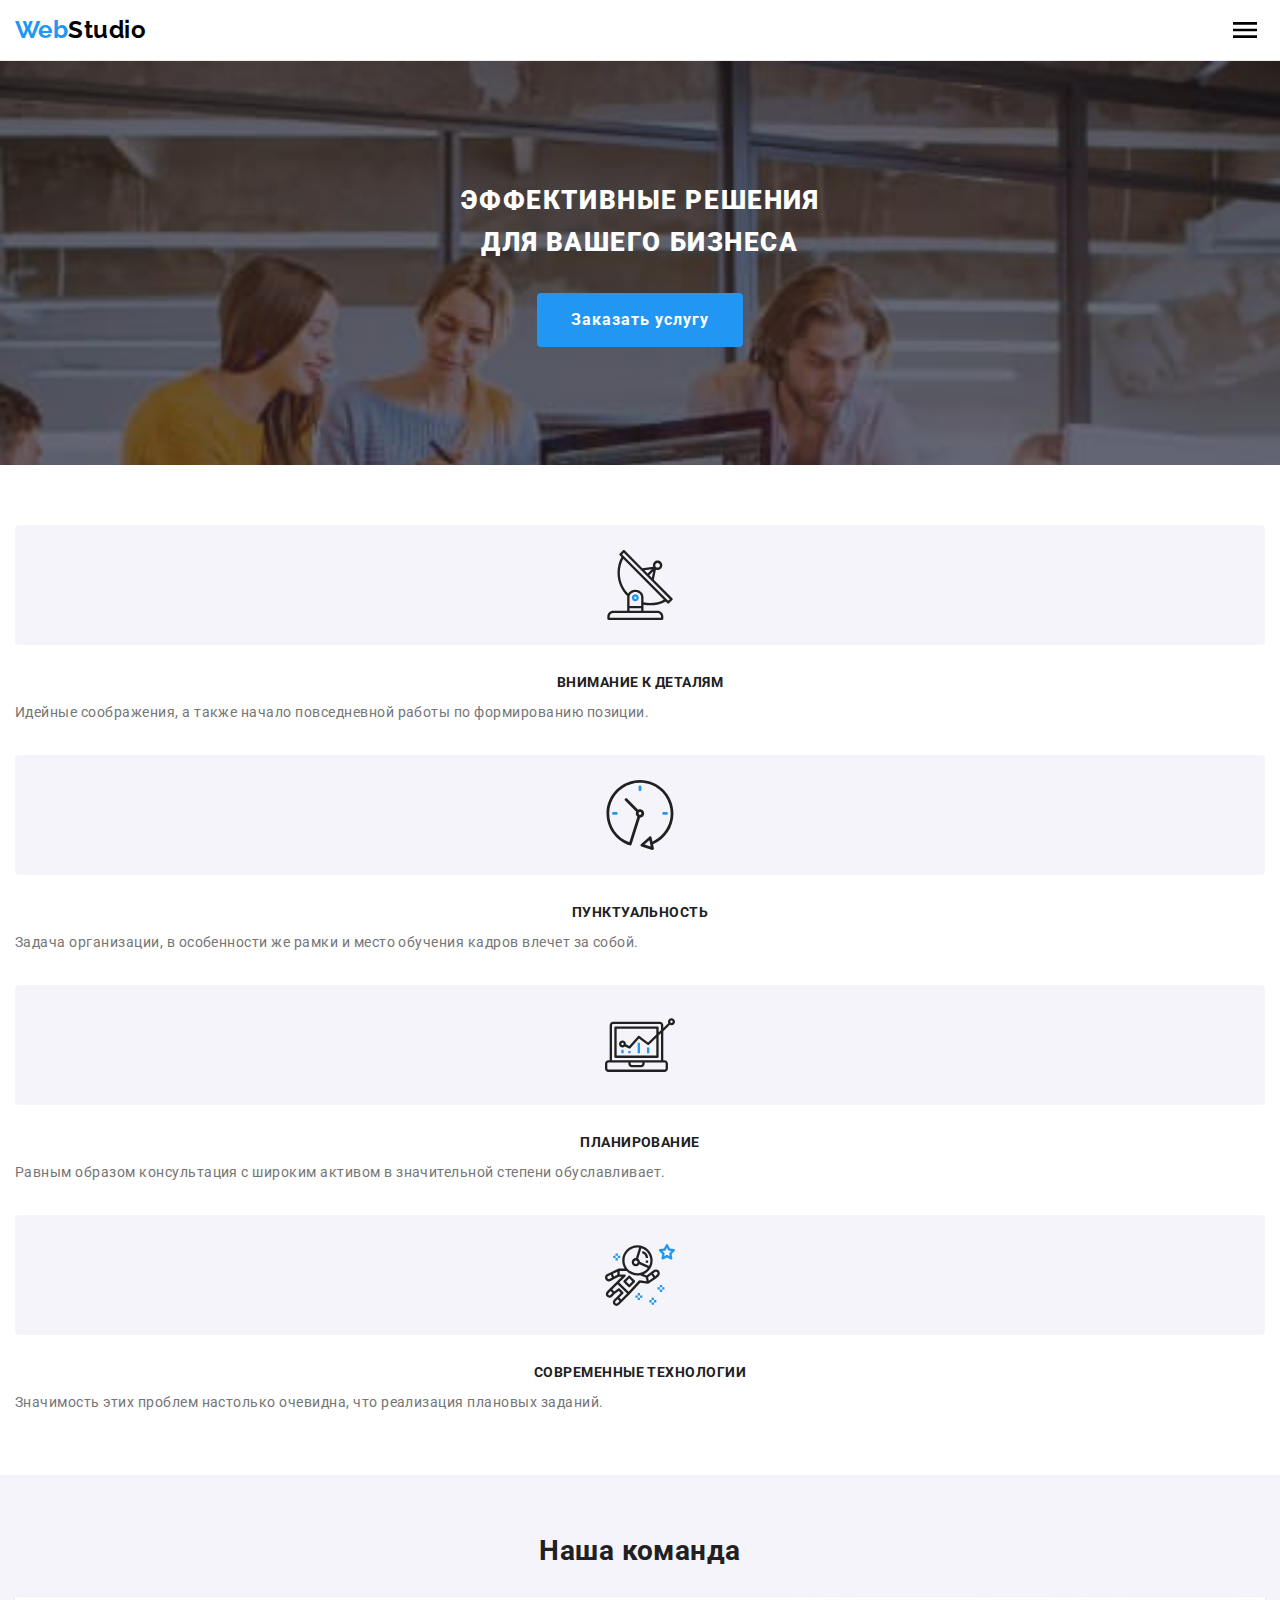
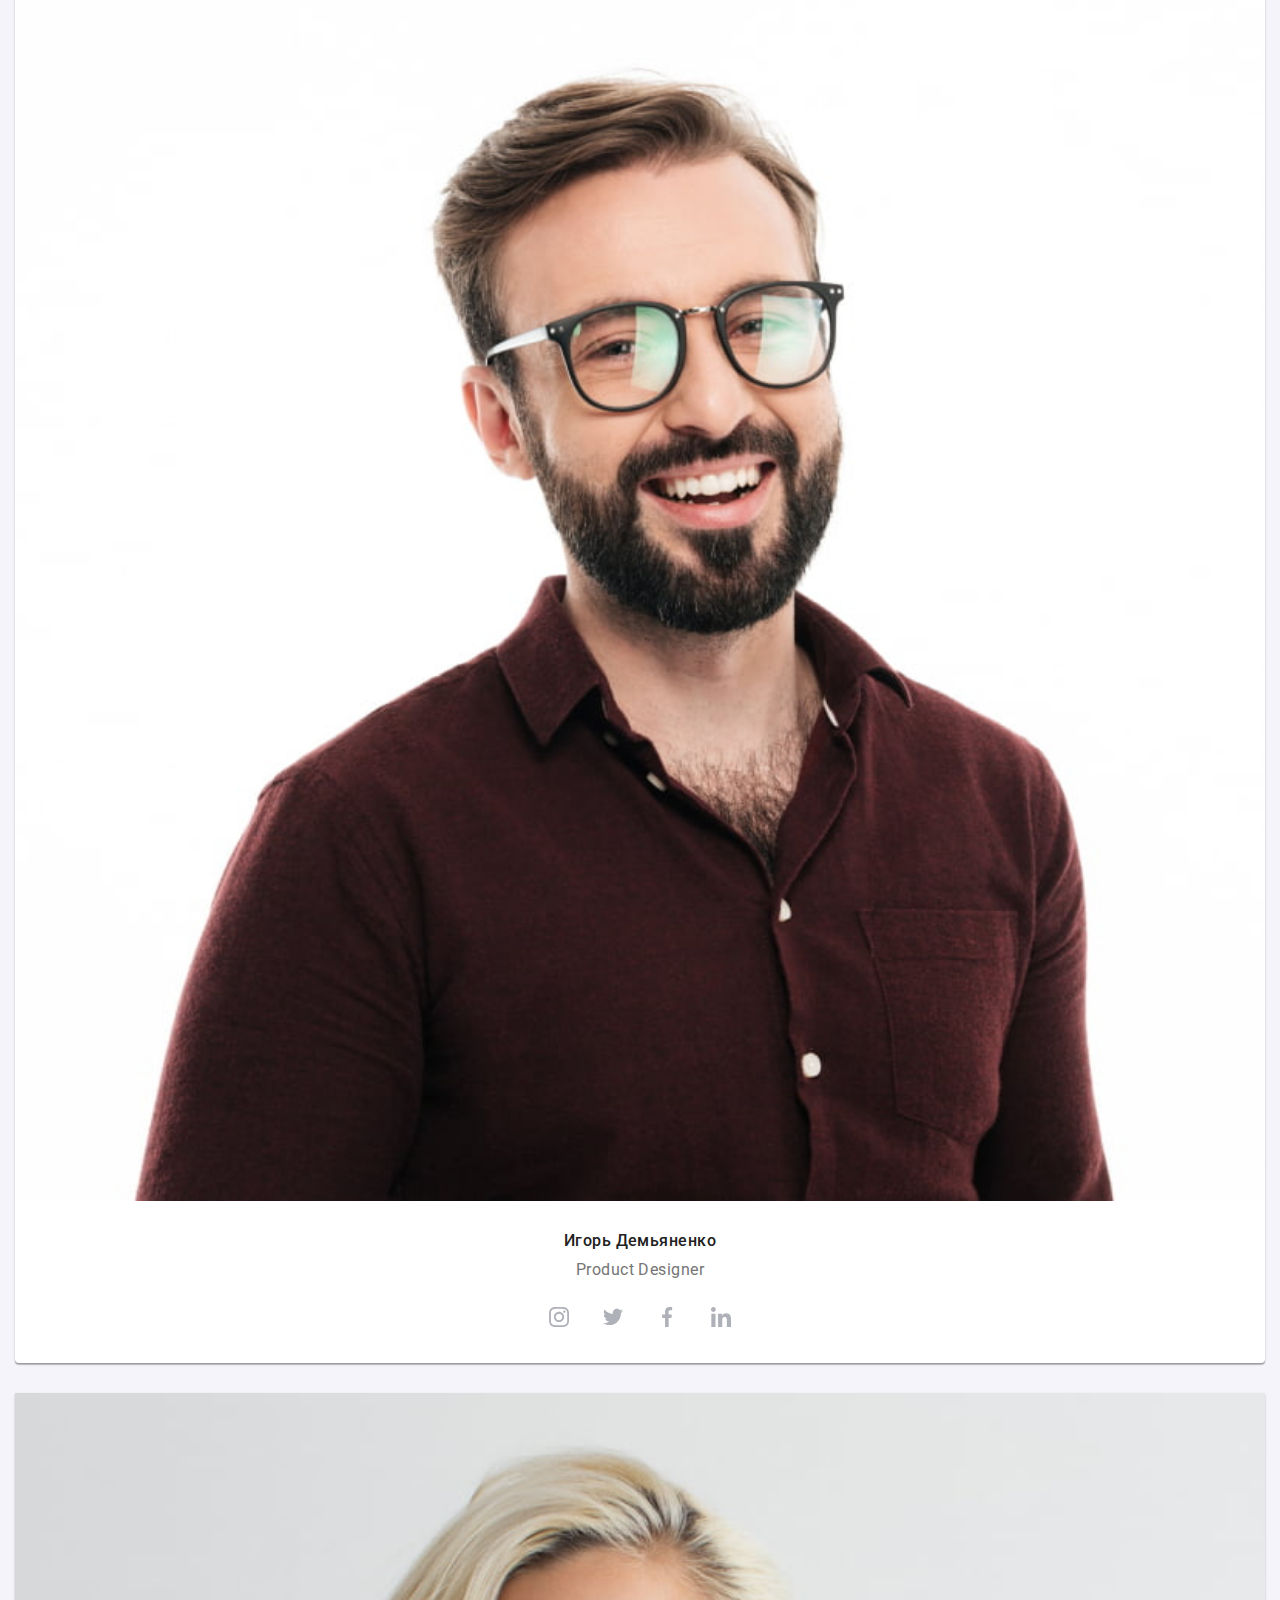
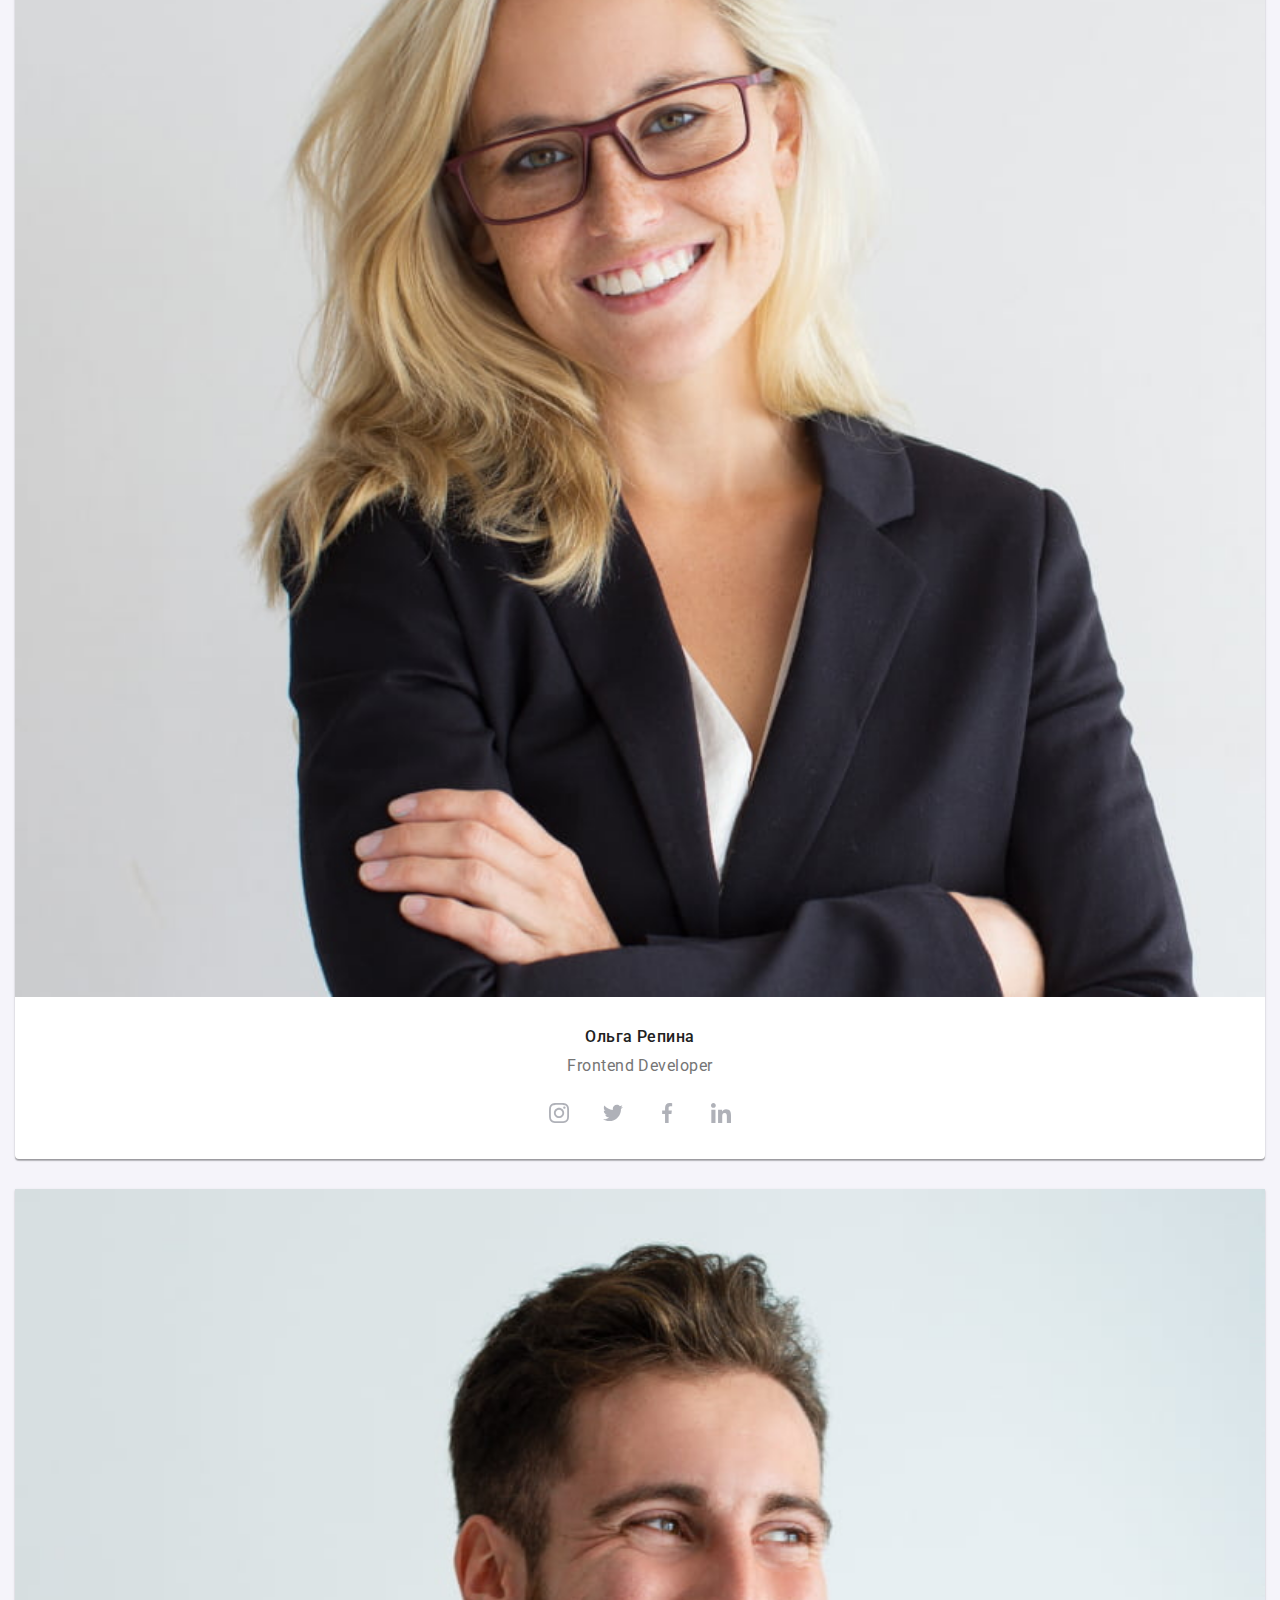
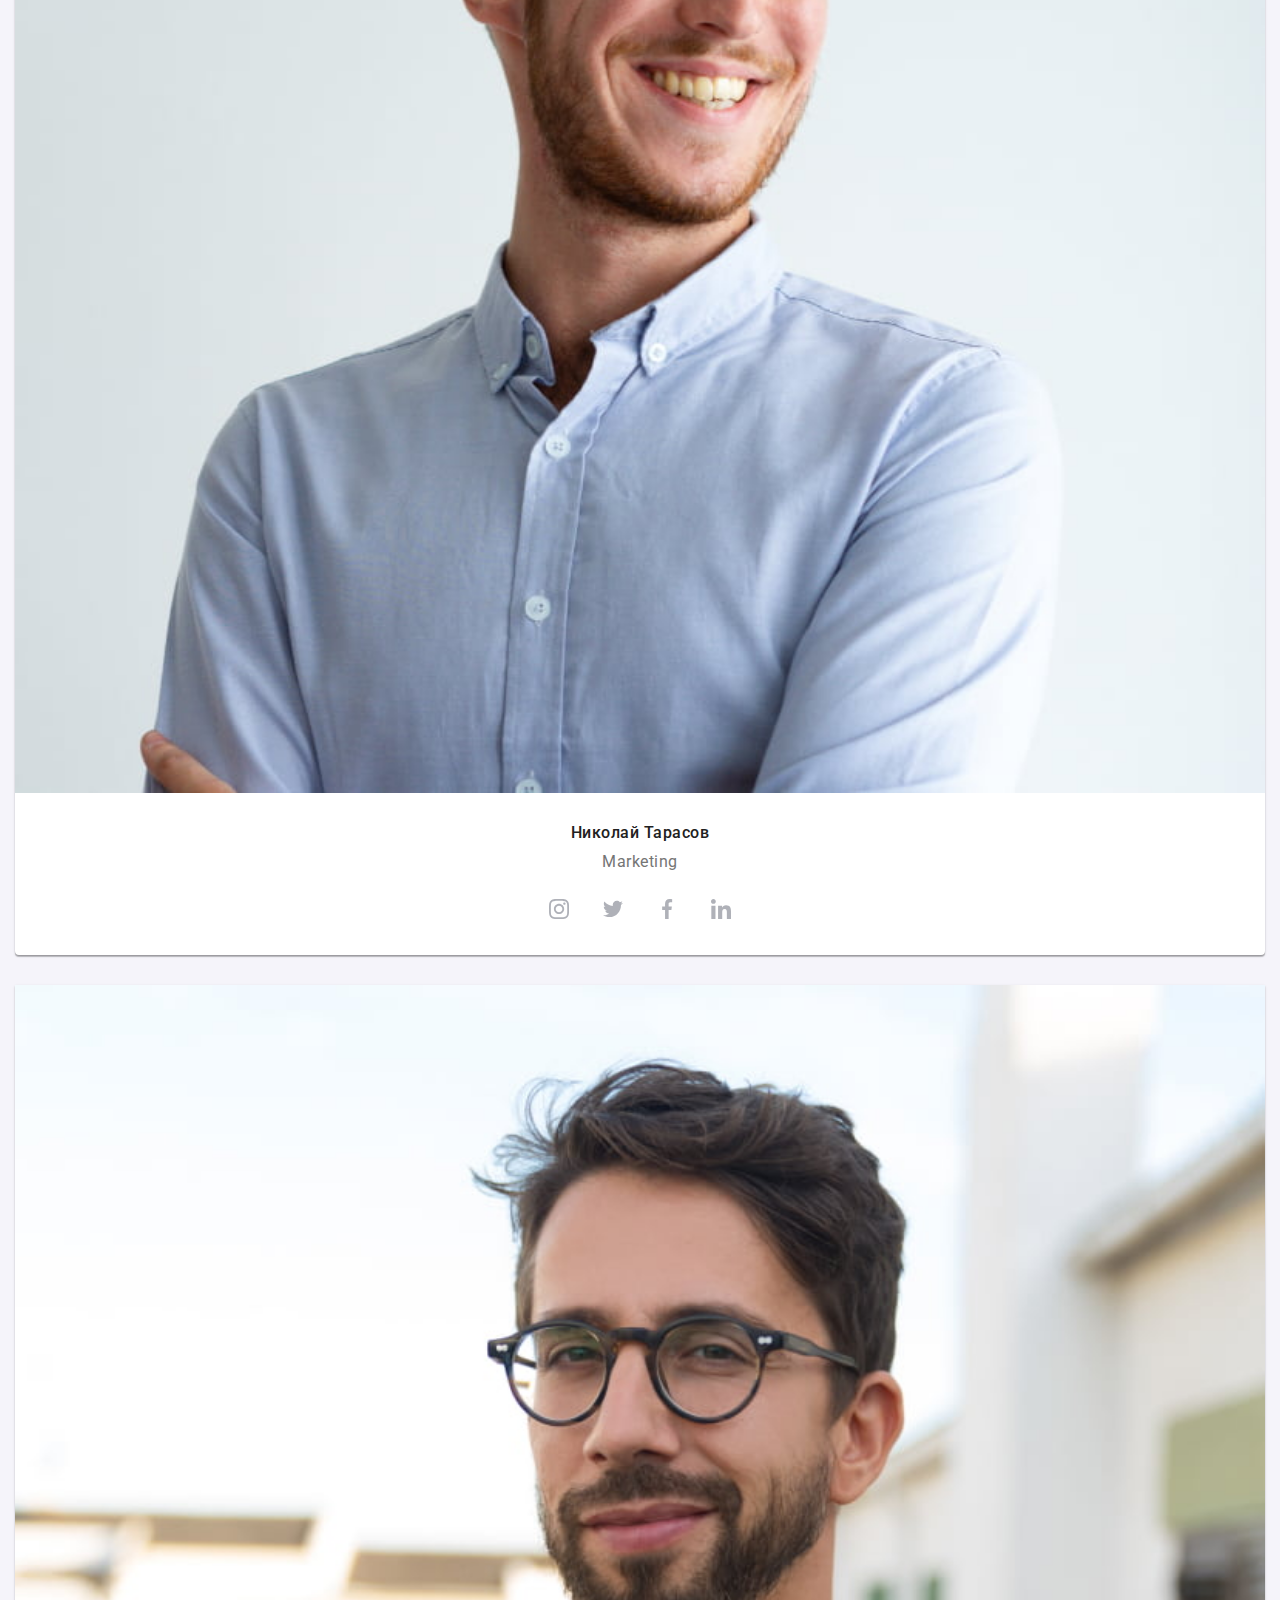
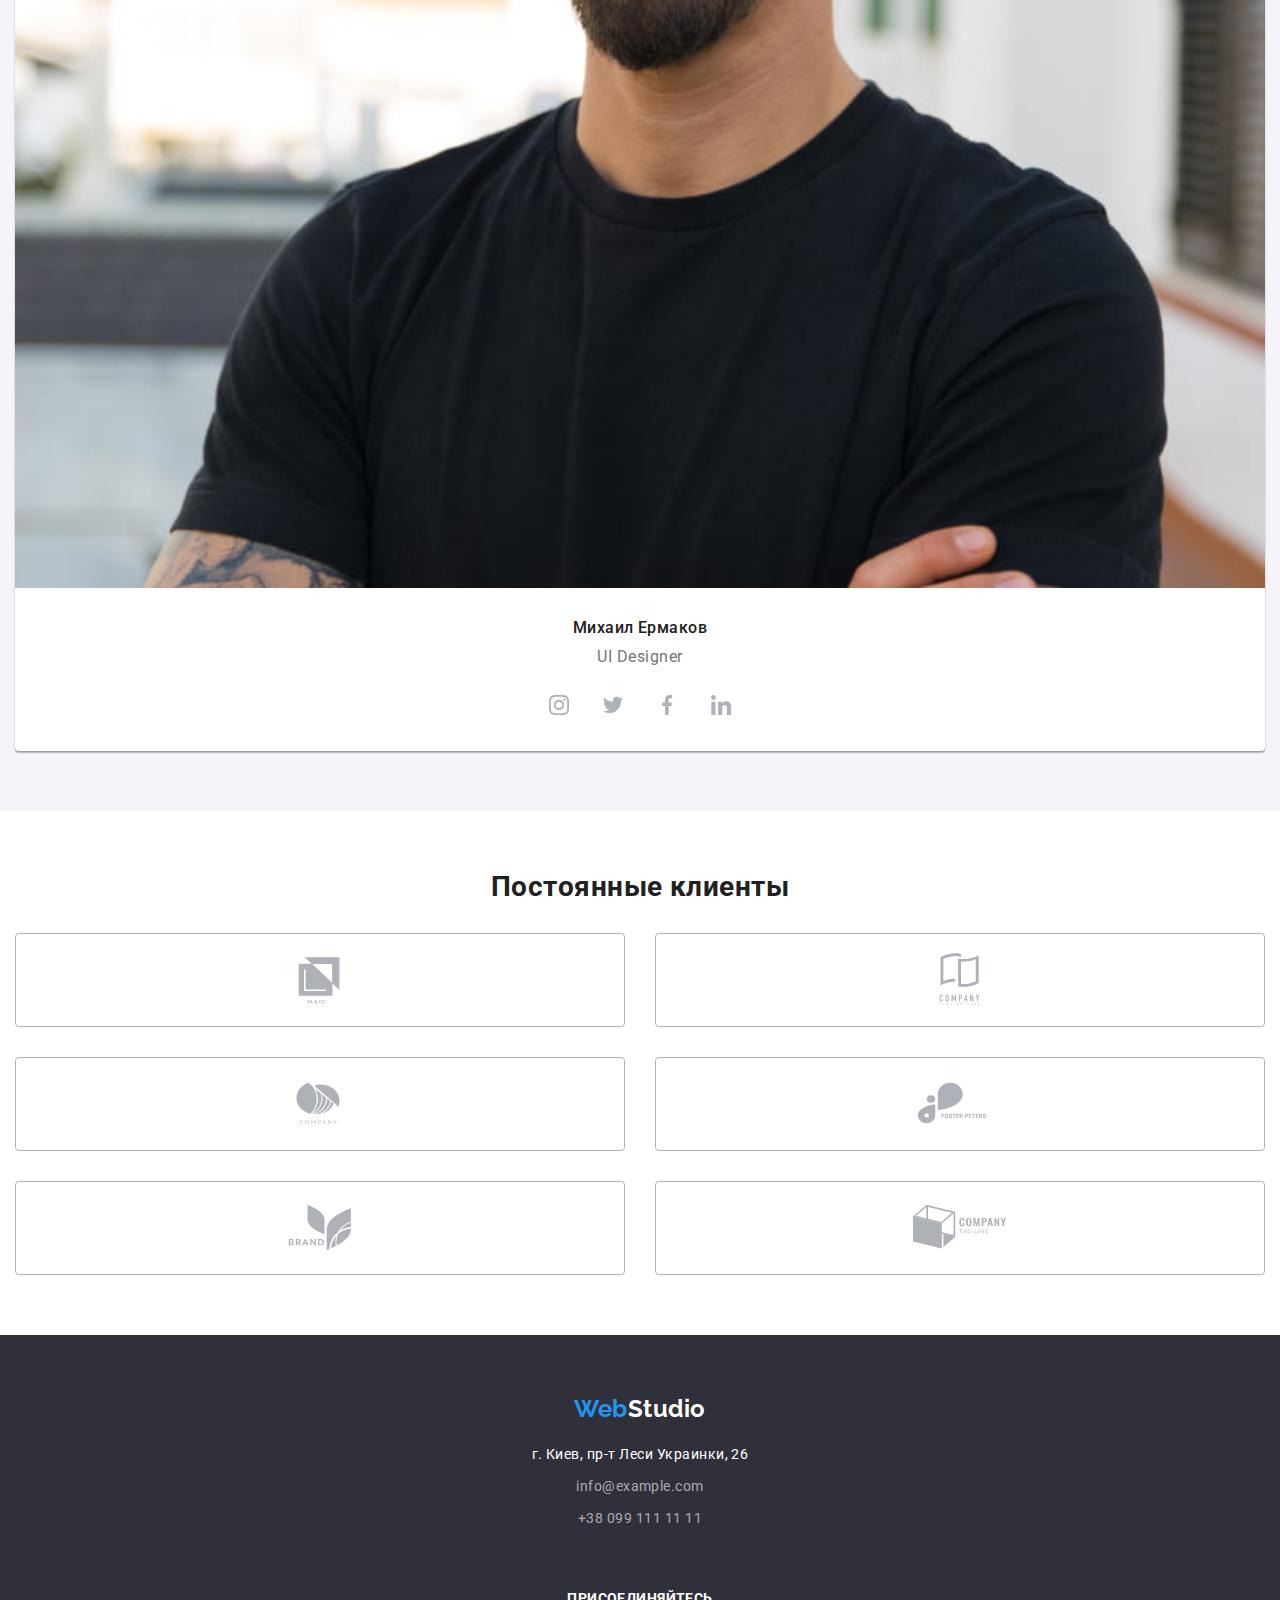
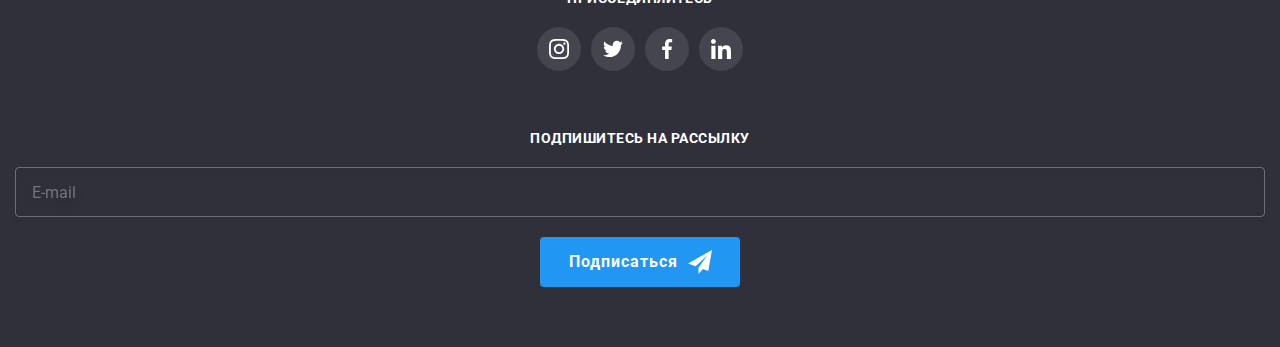
==== commit 175b58b3: "Верстка мобильной версии" ====
--- a/index.html
+++ b/index.html
@@ -15,7 +15,6 @@
       rel="stylesheet"
       href="https://cdnjs.cloudflare.com/ajax/libs/modern-normalize/1.1.0/modern-normalize.min.css"
     />
-    <!-- <link rel="stylesheet" href="./css/styles.css" /> -->
     <link rel="stylesheet" href="./css/main.min.css" />
   </head>
   <body>
@@ -55,15 +54,66 @@
             </a>
           </li>
         </ul>
+        <button type="button" class="mob-menu-open" data-menu-open>
+          <svg width="24" height="16" class="mob-menu-open__icon">
+            <use href="./images/icons.svg#icon-mob-menu"></use>
+          </svg>
+        </button>
+      </div>
+      <div class="mob-menu is-hidden" data-menu>
+        <div class="contanier__mob-menu">
+          <div class="mob-menu__nav">
+            <ul class="mob-menu-list list">
+              <li class="mob-menu-list__item">
+                <a href="./index.html" class="mob-menu-list__link current-mob">Студия</a>
+              </li>
+              <li class="mob-menu-list__item">
+                <a href="./portfolio.html" class="mob-menu-list__link">Портфолио</a>
+              </li>
+              <li class="mob-menu-list__item">
+                <a href="" class="mob-menu-list__link">Контакты</a>
+              </li>
+            </ul>
+          </div>
+          <div class="mob-menu_сontact-details">
+            <ul class="mob-menu-contacts mob-menu__contacts list">
+              <li class="mob-menu-contacts__item">
+                <a href="tel:+380961111111" class="mob-menu-contacts__tel"> +38 096 111 11 11 </a>
+              </li>
+              <li class="mob-menu-contacts__item">
+                <a href="mailto:info@devstudio.com" class="mob-menu-contacts__mail">
+                  info@devstudio.com
+                </a>
+              </li>
+            </ul>
+            <ul class="mob-social-list list">
+              <li class="mob-social-list__item">
+                <a href="" class="mob-social-list__link">Instagram</a>
+              </li>
+              <li class="mob-social-list__item">
+                <a href="" class="mob-social-list__link">Twitter</a>
+              </li>
+              <li class="mob-social-list__item">
+                <a href="" class="mob-social-list__link">Facebook</a>
+              </li>
+              <li class="mob-social-list__item">
+                <a href="" class="mob-social-list__link">LinkedIn</a>
+              </li>
+            </ul>
+          </div>
+        </div>
+        <button type="button" class="mob-menu-close" data-menu-close>
+          <svg width="18" height="18">
+            <use href="./images/icons.svg#icon-mob-close"></use>
+          </svg>
+        </button>
       </div>
     </header>
     <main>
       <section class="hero hero--margin-auto">
         <div class="contanier">
           <h1 class="hero__title">Эффективные решения для вашего бизнеса</h1>
-          <button type="button" class="hero__button button" data-modal-open>
-            Заказать услугу
-          </button>
+          <button type="button" class="hero__button button" data-modal-open>Заказать услугу</button>
         </div>
       </section>
       <section class="peculiarities">
@@ -142,7 +192,30 @@
           <h2 class="developers__title title">Наша команда</h2>
           <ul class="developers-list list">
             <li class="developers-list__item">
-              <img src="./images/photo-product-designer.jpg" alt="Дизайнер" width="270" />
+              <picture>
+                <source
+                  srcset="
+                    ./images/photo-product-designer.jpg    1x,
+                    ./images/photo-product-designer@2x.jpg 2x
+                  "
+                  media="(min-width: 1200px)"
+                />
+                <source
+                  srcset="
+                    ./images/photo-product-designer-tab.jpg    1x,
+                    ./images/photo-product-designer-tab@2x.jpg 2x
+                  "
+                  media="(min-width: 768px)"
+                />
+                <source
+                  srcset="
+                    ./images/photo-product-designer-mob.jpg    1x,
+                    ./images/photo-product-designer-mob@2x.jpg 2x
+                  "
+                  media="(min-width: 320px)"
+                />
+                <img src="./images/photo-product-designer.jpg" alt="Дизайнер" />
+              </picture>
               <div class="developers-list__emploees-content">
                 <h3 class="developers-list__name">Игорь Демьяненко</h3>
                 <p class="developers-list__position" lang="en">Product Designer</p>
@@ -183,11 +256,30 @@
               </div>
             </li>
             <li class="developers-list__item">
-              <img
-                src="./images/photo-frontend-developer.jpg"
-                alt="Фронтенд-разработчик"
-                width="270"
-              />
+              <picture>
+                <source
+                  srcset="
+                    ./images/photo-frontend-developer.jpg    1x,
+                    ./images/photo-frontend-developer@2x.jpg 2x
+                  "
+                  media="(min-width: 1200px)"
+                />
+                <source
+                  srcset="
+                    ./images/photo-frontend-developer-tab.jpg    1x,
+                    ./images/photo-frontend-developer-tab@2x.jpg 2x
+                  "
+                  media="(min-width: 768px)"
+                />
+                <source
+                  srcset="
+                    ./images/photo-frontend-developer-mob.jpg    1x,
+                    ./images/photo-frontend-developer-mob@2x.jpg 2x
+                  "
+                  media="(min-width: 320px)"
+                />
+                <img src="./images/photo-frontend-developer.jpg" alt="Фронтенд-разработчик" />
+              </picture>
               <div class="developers-list__emploees-content">
                 <h3 class="developers-list__name">Ольга Репина</h3>
                 <p class="developers-list__position" lang="en">Frontend Developer</p>
@@ -228,7 +320,27 @@
               </div>
             </li>
             <li class="developers-list__item">
-              <img src=".//images/photo-marketing.jpg" alt="Маркетинг" width="270" />
+              <picture>
+                <source
+                  srcset="./images/photo-marketing.jpg 1x, ./images/photo-marketing@2x.jpg 2x"
+                  media="(min-width: 1200px)"
+                />
+                <source
+                  srcset="
+                    ./images/photo-marketing-tab.jpg    1x,
+                    ./images/photo-marketing-tab@2x.jpg 2x
+                  "
+                  media="(min-width: 768px)"
+                />
+                <source
+                  srcset="
+                    ./images/photo-marketing-mob.jpg    1x,
+                    ./images/photo-marketing-mob@2x.jpg 2x
+                  "
+                  media="(min-width: 320px)"
+                />
+                <img src="./images/photo-marketing.jpg" alt="Маркетинг" />
+              </picture>
               <div class="developers-list__emploees-content">
                 <h3 class="developers-list__name">Николай Тарасов</h3>
                 <p class="developers-list__position" lang="en">Marketing</p>
@@ -269,7 +381,27 @@
               </div>
             </li>
             <li class="developers-list__item">
-              <img src="./images/photo-uI-designer.jpg" alt="UI-дизайнер" width="270" />
+              <picture>
+                <source
+                  srcset="./images/photo-uI-designer.jpg 1x, ./images/photo-uI-designer@2x.jpg 2x"
+                  media="(min-width: 1200px)"
+                />
+                <source
+                  srcset="
+                    ./images/photo-uI-designer-tab.jpg    1x,
+                    ./images/photo-uI-designer-tab@2x.jpg 2x
+                  "
+                  media="(min-width: 768px)"
+                />
+                <source
+                  srcset="
+                    ./images/photo-uI-designer-mob.jpg    1x,
+                    ./images/photo-uI-designer-mob@2x.jpg 2x
+                  "
+                  media="(min-width: 320px)"
+                />
+                <img src="./images/photo-uI-designer.jpg" alt="UI-дизайнер" />
+              </picture>
               <div class="developers-list__emploees-content">
                 <h3 class="developers-list__name">Михаил Ермаков</h3>
                 <p class="developers-list__position" lang="en">UI Designer</p>
@@ -385,9 +517,7 @@
                 >
               </li>
               <li class="address-list__item">
-                <a href="tel:+380991111111" class="address-list__contact link"
-                  >+38 099 111 11 11</a
-                >
+                <a href="tel:+380991111111" class="address-list__contact link">+38 099 111 11 11</a>
               </li>
             </ul>
           </address>
@@ -431,11 +561,17 @@
         </div>
         <form class="footer-form" autocomplete="off">
           <b class="footer-form__text">Подпишитесь на рассылку</b>
-          <input type="email" name="email" placeholder="E-mail" class="footer-form__input form-reset-input">
+          <input
+            type="email"
+            name="email"
+            placeholder="E-mail"
+            class="footer-form__input form-reset-input"
+          />
           <button type="submit" class="footer-form__btn button">
             <svg width="24" height="24" class="footer-form__icon">
               <use href="./images/icons.svg#icon-send"></use>
-            </svg>Подписаться
+            </svg>
+            Подписаться
           </button>
         </form>
       </div>
@@ -445,43 +581,51 @@
         <form class="form-modal" autocomplete="off">
           <p class="form-modal__title">Оставьте свои данные, мы вам перезвоним</p>
           <label class="form-modal__field">
+            <input type="text" name="name" class="form-modal__input form-reset-input" />
             <span class="form-modal__label">Имя</span>
-            <input type="text" name="name" class="form-modal__input form-reset-input">
             <svg width="18" height="18" class="form-modal__icon">
               <use href="./images/icons.svg#icon-name"></use>
-          </svg>
+            </svg>
           </label>
           <label class="form-modal__field">
+            <input type="tel" name="tel" class="form-modal__input form-reset-input" />
             <span class="form-modal__label">Телефон</span>
-            <input type="tel" name="tel" class="form-modal__input form-reset-input">
             <svg width="18" height="18" class="form-modal__icon">
               <use href="./images/icons.svg#icon-phone"></use>
-          </svg>
+            </svg>
           </label>
           <label class="form-modal__field">
+            <input type="email" name="email" class="form-modal__input form-reset-input" />
             <span class="form-modal__label">Почта</span>
-            <input type="email" name="email" class="form-modal__input form-reset-input">
             <svg width="18" height="18" class="form-modal__icon">
               <use href="./images/icons.svg#icon-email"></use>
-          </svg>
+            </svg>
           </label>
           <label class="form-modal__field-textarea form-modal__field">
+            <textarea
+              name="comment"
+              class="form-modal__textarea form-reset-input"
+              placeholder="Введите текст"
+            ></textarea>
             <span class="form-modal__label">Комментарий</span>
-            <textarea name="comment" class="form-modal__textarea form-reset-input" placeholder="Введите текст"></textarea>
           </label>
           <label class="form-modal__checkbox">
-            <input type="checkbox" name="checkbox" class="form-modal__checkbox-input visually-hidden">
+            <input
+              type="checkbox"
+              name="checkbox"
+              class="form-modal__checkbox-input visually-hidden"
+            />
             <span class="form-modal__castom-check">
               <svg width="11" height="8">
-                <use href="./images/icons.svg#icon-check">
-                </use>
+                <use href="./images/icons.svg#icon-check"></use>
               </svg>
             </span>
-            <span class="form-modal__checkbox-label">Соглашаюсь с рассылкой и принимаю <a href="" class="form-modal__policy-link">Условия договора</a></span>
+            <span class="form-modal__checkbox-label"
+              >Соглашаюсь с рассылкой и принимаю
+              <a href="" class="form-modal__policy-link">Условия договора</a></span
+            >
           </label>
-          <button type="submit" class="form-modal__send-btn button">
-            Отправить
-          </button>
+          <button type="submit" class="form-modal__send-btn button">Отправить</button>
         </form>
         <button type="button" class="form-modal__close-btn transitions" data-modal-close>
           <svg width="18" height="18">
@@ -491,5 +635,6 @@
       </div>
     </div>
     <script src="./js/modal.js"></script>
+    <script src="./js/mobile-menu.js"></script>
   </body>
 </html>
--- a/css/main.min.css
+++ b/css/main.min.css
@@ -1,2 +1,2 @@
-:root{--primary-text-color: #212121;--secondary-text-color: #757575;--logo-text-color: #2196f3;--logo-black: #000000;--logo-white: #ffffff;--hero-text-color: #ffffff;--addresse-text-color: #ffffff;--footer-text-color: rgba(255, 255, 255, 0.6);--accent-text-color: #ffffff;--primary-bg-color: #e5e5e5;--secondary-bg-color: #2f303a;--header-bg-color: #ffffff;--accent-color: #2196f3;--additional-bg-color: #f5f4fa;--white-bg-color: #ffffff;--product-card-bg-color: #ffffff;--accent-hero-btn-bg-color: #188ce8;--accent-icon-bg-color: #2196f3;--primary-icon-fill: #afb1b8;--accent-icon-fill: #ffffff;--modal-bg-color: #ffffff}h1,h2,h3,h4,h5,h6,p{margin-top:0;margin-bottom:0}img{display:block;width:100%;height:auto}.form-reset-input{background-color:transparent;border:none;outline:none}body{background-color:var(--white-bg-color);color:var(--primary-text-color);font-family:Roboto, sans-serif;letter-spacing:0.03em}a{color:var(--primary-text-color);text-decoration:none}p{color:var(--secondary-text-color)}.list{padding:0;margin:0;list-style:none}.link{padding-top:5px;padding-bottom:5px;transition-property:color, background-color, box-shadow, border-color, transform, fill;transition-duration:250ms;transition-timing-function:cubic-bezier(0.4, 0, 0.2, 1)}.link:focus,.link:hover{color:var(--accent-color)}.title{font-weight:700;font-size:36px;line-height:1.17;text-align:center}.visually-hidden{position:absolute;white-space:nowrap;width:1px;height:1px;overflow:hidden;border:0;padding:0;clip:rect(0 0 0 0);clip-path:inset(50%);margin:-1px}.is-hidden{opacity:0;pointer-events:none;visibility:hidden}.developers-list__name,.developers-list__position{font-size:16px;line-height:1.19;text-align:center}.contanier{width:1200px;margin-left:auto;margin-right:auto;padding-left:15px;padding-right:15px}.logo{color:var(--logo-text-color);font-family:Raleway, sans-serif;font-weight:700;font-size:26px;line-height:1.15}.button{border-color:transparent;border-radius:4px;cursor:pointer;background-color:var(--accent-color);color:var(--accent-text-color);font-weight:700;font-size:16px;line-height:1.87;letter-spacing:0.06em;font-family:inherit;text-align:center;transition-property:color, background-color, box-shadow, border-color, transform, fill;transition-duration:250ms;transition-timing-function:cubic-bezier(0.4, 0, 0.2, 1)}.button:hover,.button:focus{background-color:var(--accent-hero-btn-bg-color);box-shadow:0px 4px 4px rgba(0,0,0,0.15)}.hero__button{padding:10px 32px}.footer-form__btn{position:relative;padding:8px 60px 8px 27px}.form-modal__close-btn{position:absolute;top:8px;right:8px;align-items:center;justify-content:center;display:flex;width:30px;height:30px;border-radius:50%;border:1px solid rgba(0,0,0,0.1);background-color:transparent;padding:0;cursor:pointer;transition-property:color, background-color, box-shadow, border-color, transform, fill;transition-duration:250ms;transition-timing-function:cubic-bezier(0.4, 0, 0.2, 1)}.form-modal__close-btn:hover,.form-modal__close-btn:focus{fill:var(--accent-color);box-shadow:0px 1px 3px rgba(0,0,0,0.12),0px 1px 1px rgba(0,0,0,0.14),0px 2px 1px rgba(0,0,0,0.2)}.form-modal__send-btn{padding:10px 55px 10px 56px;margin-top:30px}.filters-list__btn{padding:6px 22px;font-weight:500;line-height:1.62;letter-spacing:0.03em;background-color:var(--additional-bg-color);color:var(--primary-text-color)}.filters-list__btn:hover,.filters-list__btn:focus{background-color:var(--accent-color);color:var(--accent-text-color);box-shadow:0px 3px 1px rgba(0,0,0,0.1),0px 1px 2px rgba(0,0,0,0.08),0px 2px 2px rgba(0,0,0,0.12)}.social-list{display:flex}.social-list--center{justify-content:center}.social-list__item+.social-list__item{margin-left:10px}.social-list__icon{align-items:center;justify-content:center;display:flex;width:44px;height:44px;border-radius:50%;color:var(--primary-icon-fill);fill:currentColor;transition-property:color, background-color, box-shadow, border-color, transform, fill;transition-duration:250ms;transition-timing-function:cubic-bezier(0.4, 0, 0.2, 1)}.social-list__icon:hover,.social-list__icon:focus{background-color:var(--accent-icon-bg-color);color:var(--accent-icon-fill)}.social-list__icon--white-fill{background-color:rgba(255,255,255,0.1);color:var(--accent-icon-fill)}.backdrop{width:100vw;height:100vh;position:fixed;top:0;background-color:rgba(0,0,0,0.2);transition:opacity 700ms, visibility 700ms}.backdrop.is-hidden .modal{transform:rotate(180deg)}.modal{position:absolute;top:50%;left:50%;transform:translate(-50%, -50%);min-width:528px;min-height:581px;background-color:var(--modal-bg-color);box-shadow:0px 1px 3px rgba(124,122,122,0.12),0px 1px 1px rgba(0,0,0,0.14),0px 2px 1px rgba(0,0,0,0.2);border-radius:4px;transition:transform 700ms;padding:40px}.form-modal{align-items:center;display:flex;flex-direction:column}.form-modal__title{font-weight:700;font-size:20px;line-height:1.15;color:var(--primary-text-color);margin-bottom:30px}.form-modal__field{position:relative;width:100%}.form-modal__field+.form-modal__field{margin-top:28px}.form-modal__field-textarea{margin-bottom:20px}.form-modal__label{position:absolute;top:-4px;left:0;transform:translateY(-100%);font-weight:400;font-size:12px;line-height:1.17;letter-spacing:0.01em;color:var(--secondary-text-color)}.form-modal__input,.form-modal__textarea{width:100%;border:1px solid rgba(33,33,33,0.2);border-radius:4px;transition-property:color, background-color, box-shadow, border-color, transform, fill;transition-duration:250ms;transition-timing-function:cubic-bezier(0.4, 0, 0.2, 1)}.form-modal__input{height:40px;padding:9px 10px 9px 40px}.form-modal__input:focus-within,.form-modal__textarea:focus-within{border-color:var(--accent-color);box-shadow:0px 1px 3px rgba(0,0,0,0.12),0px 1px 1px rgba(0,0,0,0.14),0px 2px 1px rgba(0,0,0,0.2)}.form-modal__icon{position:absolute;top:50%;left:12px;transform:translateY(-50%)}.form-modal__input:focus-within+.form-modal__icon{fill:var(--accent-color)}.form-modal__textarea{resize:none;height:96px;padding:12px 14px}.form-modal__textarea:placeholder-shown{font-size:12px;line-height:1.17;letter-spacing:0.01em;color:rgba(117,117,117,0.5)}.form-modal__checkbox{align-items:center;display:flex;font-weight:400;font-size:14px;line-height:1.71;color:var(--secondary-text-color)}.form-modal__castom-check{align-items:center;justify-content:center;display:flex;width:16px;height:15px;border:2px solid #212121;border-radius:2px;fill:transparent;margin-right:8px}.form-modal__checkbox-input:checked+.form-modal__castom-check{background-color:var(--accent-icon-bg-color);fill:var(--accent-icon-fill);border:var(--accent-icon-bg-color)}.form-modal__policy-link{text-decoration:underline;color:var(--accent-color)}.header{background-color:var(--header-bg-color);padding-top:24px;padding-bottom:24px;border-bottom:1px solid #ececec}.header-content,.navigation{align-items:center;display:flex}.header__logo{margin-right:93px}.logo--black{color:var(--logo-black)}.nav-list,.header-contacts{font-weight:500;font-size:14px;line-height:1.14;letter-spacing:0.02em;align-items:center;display:flex}.nav-list__item{position:relative}.nav-list__item:not(:last-child){margin-right:50px}.header__contacts{margin-left:auto}.header-contacts__item{align-items:center}.header-contacts__item:not(:last-child){margin-right:50px}.header-contacts__contact{color:var(--secondary-text-color);align-items:center;display:flex}.header-contacts__icon{margin-right:10px;fill:currentColor}.current{color:var(--accent-color)}.current::after{position:absolute;content:'';top:44px;left:0;width:100%;height:4px;background-color:var(--accent-color);border-radius:2px;cursor:auto}.hero{padding-top:200px;padding-bottom:200px;text-align:center;background-image:linear-gradient(rgba(47,48,58,0.4), rgba(47,48,58,0.4)),url(../images/hero-bg.jpg);background-color:var(--secondary-bg-color);color:var(--hero-text-color);max-width:1600px}.hero--margin-auto{margin-right:auto;margin-left:auto}.hero__title{margin-right:auto;margin-left:auto;margin-bottom:30px;width:696px;font-weight:900;font-size:44px;line-height:1.36;letter-spacing:0.06em;text-transform:uppercase}.peculiarities{padding-top:94px;padding-bottom:94px}.peculiarities-list{display:flex}.peculiarities-list__item{width:calc((100% - 90px) / 4);margin-right:30px}.peculiarities-list__item:nth-child(4n){margin-right:0}.peculiarities-list__icon{justify-content:center;display:flex;width:100%;padding-top:25px;padding-bottom:25px;margin-bottom:30px;border-radius:4px;background-color:var(--additional-bg-color)}.peculiarities-list__title{margin-bottom:10px;font-weight:700;font-size:14px;line-height:1.14;text-transform:uppercase}.peculiarities-list__text{font-size:14px;line-height:1.71}.working{padding-bottom:94px}.working__title{margin-bottom:50px}.working-list{display:flex}.working-list__item{position:relative;width:calc((100% - 60px) / 3);margin-right:30px}.working-list__item:nth-child(3n){margin-right:0}.working-list__top-title{align-items:center;justify-content:center;display:flex;position:absolute;bottom:0;left:0;width:100%;background-color:rgba(47,48,58,0.8);color:var(--accent-text-color);padding-top:27px;padding-bottom:27px;font-weight:700;font-size:14px;line-height:1.14;text-transform:uppercase}.developers{background-color:var(--additional-bg-color);padding-top:94px;padding-bottom:94px}.developers__title{margin-bottom:50px}.developers-list{display:flex}.developers-list__item{width:calc((100% - 90px) / 4);margin-right:30px;background-color:var(--white-bg-color);box-shadow:0px 1px 3px rgba(0,0,0,0.12),0px 1px 1px rgba(0,0,0,0.14),0px 2px 1px rgba(0,0,0,0.2);border-top-left-radius:0px;border-top-right-radius:0px;border-bottom-right-radius:4px;border-bottom-left-radius:4px}.developers-list__item:nth-child(4n){margin-right:0}.developers-list__emploees-content{padding-top:30px;padding-bottom:30px}.developers-list__name{font-weight:500;margin-bottom:10px}.developers-list__position{margin-bottom:16px}.clients{padding-top:94px;padding-bottom:94px}.clients__title{margin-bottom:50px}.clients-list{display:flex}.clients-list__item{width:calc((100% - 150px) / 6);margin-right:30px}.clients-list__item:last-child{margin-right:0}.clients-list__link{justify-content:center;display:flex;padding-top:16px;padding-right:32px;padding-bottom:16px;padding-left:32px;color:var(--primary-icon-fill);border:1px solid var(--primary-icon-fill);border-radius:4px}.clients-list__link:hover,.clients-list__link:focus{color:var(--accent-color);border-color:var(--accent-color)}.clients-list__icon{align-items:center;fill:currentColor}.footer{background-color:var(--secondary-bg-color);padding-top:40px;padding-bottom:40px}.footer-content{display:flex;align-items:baseline}.footer-content__address{margin-right:70px}.footer-content__logo{margin-bottom:20px;display:inline-block}.logo--white{color:var(--logo-white)}.address{font-style:normal;font-size:14px;line-height:1.71}.address-list__item:not(:last-child){margin-bottom:9px}.address-list__map{color:var(--addresse-text-color)}.address-list__contact{color:var(--footer-text-color)}.footer__social{min-width:206px;margin-right:93px}.footer-social__title{font-weight:700;font-size:14px;line-height:1.14;letter-spacing:0.03em;text-transform:uppercase;color:var(--addresse-text-color);margin-bottom:20px}.footer-form__text{display:block;font-weight:700;font-size:14px;line-height:1.14;text-transform:uppercase;color:var(--accent-text-color);margin-bottom:20px}.footer-form__input{font-weight:400;font-size:16px;line-height:1.25;padding:15px 16px;width:358px;height:50px;color:var(--footer-text-color);border:1px solid rgba(255,255,255,0.3);filter:drop-shadow(0px 4px 4px rgba(0,0,0,0.15));border-radius:4px;margin-right:12px;transition-property:color, background-color, box-shadow, border-color, transform, fill;transition-duration:250ms;transition-timing-function:cubic-bezier(0.4, 0, 0.2, 1)}.footer-form__input:valid:not(:placeholder-shown){border:1px solid #00ff00}.footer-form__input:invalid{border:1px solid #ff0000}.footer-form__input:focus:placeholder-shown{border:1px solid var(--accent-color)}.footer-form__icon{position:absolute;top:50%;right:28px;transform:translateY(-50%)}.portfolio{padding-top:94px;padding-bottom:94px}.portfolio__filters-list{margin-bottom:34px}.filters-list{justify-content:center;display:flex}.filters-list__item:not(:last-child){margin-right:8px}.products-list{display:flex;flex-wrap:wrap;width:100%}.products-list__item{width:calc((100% - 60px) / 3);margin-right:30px;margin-bottom:30px;background-color:var(--product-card-bg-color);border-bottom:1px solid #eeeeee}.products-list__item:nth-child(3n){margin-right:0}.products-list__item:nth-last-child(-n+3){margin-bottom:0px}.products-list__link{transition-property:color, background-color, box-shadow, border-color, transform, fill;transition-duration:250ms;transition-timing-function:cubic-bezier(0.4, 0, 0.2, 1);display:block}.products-list__link:hover,.products-list__link:focus{box-shadow:0px 1px 1px rgba(0,0,0,0.12),0px 4px 4px rgba(0,0,0,0.06),1px 4px 6px rgba(0,0,0,0.16)}.products-thumb{position:relative;overflow:hidden}.products-thumb__top-text{transition-property:color, background-color, box-shadow, border-color, transform, fill;transition-duration:250ms;transition-timing-function:cubic-bezier(0.4, 0, 0.2, 1);position:absolute;top:0;left:0;padding:63px 24px;font-weight:normal;font-size:18px;line-height:1.56;color:var(--accent-text-color);background-color:rgba(33,150,243,0.9);transform:translateY(100%)}.products-list__link:hover .products-thumb__top-text,.products-list__link:focus .products-thumb__top-text{transform:translateY(0%)}.products-list__text-content{padding:20px 24px}.products-list__title{font-weight:700;font-size:18px;line-height:2;letter-spacing:0.06em;margin-bottom:4px}.products-list__text{font-size:16px;line-height:1.87}
+:root{--primary-text-color: #212121;--secondary-text-color: #757575;--logo-text-color: #2196f3;--logo-black: #000000;--logo-white: #ffffff;--hero-text-color: #ffffff;--addresse-text-color: #ffffff;--footer-text-color: rgba(255, 255, 255, 0.6);--accent-text-color: #ffffff;--primary-bg-color: #e5e5e5;--secondary-bg-color: #2f303a;--header-bg-color: #ffffff;--accent-color: #2196f3;--additional-bg-color: #f5f4fa;--white-bg-color: #ffffff;--product-card-bg-color: #ffffff;--accent-hero-btn-bg-color: #188ce8;--accent-icon-bg-color: #2196f3;--primary-icon-fill: #afb1b8;--accent-icon-fill: #ffffff;--modal-bg-color: #ffffff}h1,h2,h3,h4,h5,h6,p{margin-top:0;margin-bottom:0}img{display:block;width:100%;height:auto}.form-reset-input{background-color:transparent;border:none;outline:none}body{background-color:var(--white-bg-color);color:var(--primary-text-color);font-family:Roboto, sans-serif;letter-spacing:0.03em}body.modal-open{overflow:hidden}a{color:var(--primary-text-color);text-decoration:none}p{color:var(--secondary-text-color)}.list{padding:0;margin:0;list-style:none}.link{padding-top:5px;padding-bottom:5px;transition-property:color, background-color, box-shadow, border-color, transform, fill;transition-duration:250ms;transition-timing-function:cubic-bezier(0.4, 0, 0.2, 1)}.link:focus,.link:hover{color:var(--accent-color)}.title{font-weight:700;font-size:28px;line-height:1.17;text-align:center}.visually-hidden{position:absolute;white-space:nowrap;width:1px;height:1px;overflow:hidden;border:0;padding:0;clip:rect(0 0 0 0);clip-path:inset(50%);margin:-1px}.is-hidden{opacity:0;pointer-events:none;visibility:hidden}.developers-list__name,.developers-list__position{font-size:16px;line-height:1.19;text-align:center}.contanier{width:100%;padding-left:15px;padding-right:15px}.contanier__mob-menu{display:flex;flex-direction:column;justify-content:space-between;width:100%;height:100%;padding-left:40px;padding-right:10px}.logo{color:var(--logo-text-color);font-family:Raleway, sans-serif;font-weight:700;font-size:24px;line-height:1.17}.button{border-color:transparent;border-radius:4px;cursor:pointer;background-color:var(--accent-color);color:var(--accent-text-color);font-weight:700;font-size:16px;line-height:1.87;letter-spacing:0.06em;font-family:inherit;text-align:center;transition-property:color, background-color, box-shadow, border-color, transform, fill;transition-duration:250ms;transition-timing-function:cubic-bezier(0.4, 0, 0.2, 1)}.button:hover,.button:focus{background-color:var(--accent-hero-btn-bg-color);box-shadow:0px 4px 4px rgba(0,0,0,0.15)}.mob-menu-open{align-items:center;justify-content:center;display:flex;width:40px;height:40px;border:none;background-color:transparent;cursor:pointer}.mob-menu-open:hover,.mob-menu-open:focus{fill:var(--accent-color)}.mob-menu-close{position:absolute;top:10px;right:15px;align-items:center;justify-content:center;display:flex;width:40px;height:40px;border:none;background-color:transparent;cursor:pointer}.mob-menu-close:hover,.mob-menu-close:focus{fill:var(--accent-color)}.hero__button{padding:10px 32px}.footer-form__btn{position:relative;padding:8px 60px 8px 27px}.form-modal__close-btn{position:absolute;top:8px;right:8px;align-items:center;justify-content:center;display:flex;width:30px;height:30px;border-radius:50%;border:1px solid rgba(0,0,0,0.1);background-color:transparent;padding:0;cursor:pointer;transition-property:color, background-color, box-shadow, border-color, transform, fill;transition-duration:250ms;transition-timing-function:cubic-bezier(0.4, 0, 0.2, 1)}.form-modal__close-btn:hover,.form-modal__close-btn:focus{fill:var(--accent-color);box-shadow:0px 1px 3px rgba(0,0,0,0.12),0px 1px 1px rgba(0,0,0,0.14),0px 2px 1px rgba(0,0,0,0.2)}.form-modal__send-btn{padding:10px 55px 10px 56px;margin-top:30px}.filters-list__btn{padding:6px 22px;font-weight:500;line-height:1.62;letter-spacing:0.03em;background-color:var(--additional-bg-color);color:var(--primary-text-color)}.filters-list__btn:hover,.filters-list__btn:focus{background-color:var(--accent-color);color:var(--accent-text-color);box-shadow:0px 3px 1px rgba(0,0,0,0.1),0px 1px 2px rgba(0,0,0,0.08),0px 2px 2px rgba(0,0,0,0.12)}.social-list{display:flex}.social-list--center{justify-content:center}.social-list__item+.social-list__item{margin-left:10px}.social-list__icon{align-items:center;justify-content:center;display:flex;width:44px;height:44px;border-radius:50%;color:var(--primary-icon-fill);fill:currentColor;transition-property:color, background-color, box-shadow, border-color, transform, fill;transition-duration:250ms;transition-timing-function:cubic-bezier(0.4, 0, 0.2, 1)}.social-list__icon:hover,.social-list__icon:focus{background-color:var(--accent-icon-bg-color);color:var(--accent-icon-fill)}.social-list__icon--white-fill{background-color:rgba(255,255,255,0.1);color:var(--accent-icon-fill)}.backdrop{width:100vw;height:100vh;position:fixed;top:0;background-color:rgba(0,0,0,0.2);transition:opacity 700ms, visibility 700ms;overflow-y:scroll;padding:93px 15px 94px 15px}.backdrop.is-hidden .modal{transform:rotate(180deg)}.modal{position:relative;background-color:var(--modal-bg-color);box-shadow:0px 1px 3px rgba(124,122,122,0.12),0px 1px 1px rgba(0,0,0,0.14),0px 2px 1px rgba(0,0,0,0.2);border-radius:4px;transition:transform 700ms;padding:40px}.form-modal{align-items:center;display:flex;flex-direction:column}.form-modal__title{font-weight:700;font-size:20px;line-height:1.15;color:var(--primary-text-color);margin-bottom:30px}.form-modal__field{position:relative;width:100%}.form-modal__field+.form-modal__field{margin-top:28px}.form-modal__field-textarea{margin-bottom:20px}.form-modal__label{position:absolute;top:-4px;left:0;transform:translateY(-100%);font-weight:400;font-size:12px;line-height:1.17;letter-spacing:0.01em;color:var(--secondary-text-color)}.form-modal__input:focus-within+.form-modal__label,.form-modal__textarea:focus-within+.form-modal__label{color:var(--accent-color)}.form-modal__input,.form-modal__textarea{width:100%;border:1px solid rgba(33,33,33,0.2);border-radius:4px;transition-property:color, background-color, box-shadow, border-color, transform, fill;transition-duration:250ms;transition-timing-function:cubic-bezier(0.4, 0, 0.2, 1)}.form-modal__input{height:40px;padding:9px 10px 9px 40px}.form-modal__input:focus-within,.form-modal__textarea:focus-within{border-color:var(--accent-color);box-shadow:0px 1px 3px rgba(0,0,0,0.12),0px 1px 1px rgba(0,0,0,0.14),0px 2px 1px rgba(0,0,0,0.2);color:var(--accent-color)}.form-modal__icon{position:absolute;top:50%;left:12px;transform:translateY(-50%)}.form-modal__input:focus-within ~ .form-modal__icon{fill:var(--accent-color)}.form-modal__textarea{resize:none;height:96px;padding:12px 14px}.form-modal__textarea:placeholder-shown{font-size:12px;line-height:1.17;letter-spacing:0.01em;color:rgba(117,117,117,0.5)}.form-modal__checkbox{align-items:center;display:flex;font-weight:400;font-size:14px;line-height:1.71;color:var(--secondary-text-color)}.form-modal__castom-check{align-items:center;justify-content:center;display:flex;width:16px;height:15px;border:2px solid #212121;border-radius:2px;fill:transparent;margin-right:8px}.form-modal__checkbox-input:checked+.form-modal__castom-check{background-color:var(--accent-icon-bg-color);fill:var(--accent-icon-fill);border:var(--accent-icon-bg-color)}.form-modal__policy-link{text-decoration:underline;color:var(--accent-color)}.header{background-color:var(--header-bg-color);padding-top:10px;padding-bottom:10px;border-bottom:1px solid #ececec}.header-content{display:flex;justify-content:space-between;align-items:baseline}.logo--black{color:var(--logo-black)}.nav-list,.header-contacts{display:none}.current{color:var(--accent-color)}.current::after{position:absolute;content:'';top:44px;left:0;width:100%;height:4px;background-color:var(--accent-color);border-radius:2px;cursor:auto}.mob-menu{position:fixed;width:100vw;height:100vh;top:0;left:0;z-index:1;padding-top:48px;padding-bottom:48px;font-weight:500;line-height:1.18;letter-spacing:0.02em;background-color:var(--header-bg-color)}.current-mob{color:var(--accent-color)}.mob-menu-list__item{font-size:40px;color:var(--primary)}.mob-menu-list__item:not(:last-child){margin-bottom:32px}.mob-menu__contacts{margin-bottom:64px}.mob-menu-contacts__item+.mob-menu-contacts__item{margin-top:32px}.mob-menu-contacts__tel{font-size:34px;color:var(--accent-color)}.mob-menu-contacts__mail{font-size:24px;line-height:1.17;color:var(--secondary-text-color)}.mob-social-list{display:inline-flex;align-items:baseline;flex-wrap:wrap}.mob-social-list__item{display:flex;align-items:center}.mob-social-list__item:not(:last-child)::after{content:'';width:1px;height:22px;background-image:url("../images/mob-line.svg");margin-right:9px;margin-left:10px}.mob-social-list__link{font-size:18px;line-height:1.22;color:var(--accent-color)}.hero{padding-top:118px;padding-bottom:118px;text-align:center;background-image:linear-gradient(rgba(47,48,58,0.4), rgba(47,48,58,0.4)),url(/images/hero-bg-mob.jpg);background-color:var(--secondary-bg-color);background-repeat:no-repeat;background-size:cover;color:var(--hero-text-color)}@media (min-device-pixel-ratio: 2), (min-resolution: 192dpi), (min-resolution: 2dppx){.hero{background-image:linear-gradient(rgba(47,48,58,0.4), rgba(47,48,58,0.4)),url(../images/hero-bg-mob@2x.jpg)}}.hero__title{margin-right:auto;margin-left:auto;margin-bottom:30px;max-width:360px;font-weight:900;font-size:26px;line-height:1.62;letter-spacing:0.06em;text-transform:uppercase}.peculiarities{padding-top:60px;padding-bottom:60px}.peculiarities-list__item:not(:last-child){margin-bottom:30px}.peculiarities-list__icon{justify-content:center;display:flex;width:100%;padding-top:25px;padding-bottom:25px;margin-bottom:30px;border-radius:4px;background-color:var(--additional-bg-color)}.peculiarities-list__title{text-align:center;margin-bottom:10px;font-weight:700;font-size:14px;line-height:1.14;text-transform:uppercase}.peculiarities-list__text{font-size:14px;line-height:1.71}.working{display:none;padding-bottom:94px}.working__title{margin-bottom:50px}.working-list{display:flex}.working-list__item{position:relative;width:calc((100% - 60px) / 3);margin-right:30px}.working-list__item:nth-child(3n){margin-right:0}.working-list__top-title{align-items:center;justify-content:center;display:flex;position:absolute;bottom:0;left:0;width:100%;background-color:rgba(47,48,58,0.8);color:var(--accent-text-color);padding-top:27px;padding-bottom:27px;font-weight:700;font-size:14px;line-height:1.14;text-transform:uppercase}.developers{background-color:var(--additional-bg-color);padding-top:60px;padding-bottom:60px}.developers__title{margin-bottom:30px}.developers-list__item{background-color:var(--white-bg-color);box-shadow:0px 1px 3px rgba(0,0,0,0.12),0px 1px 1px rgba(0,0,0,0.14),0px 2px 1px rgba(0,0,0,0.2);border-top-left-radius:0px;border-top-right-radius:0px;border-bottom-right-radius:4px;border-bottom-left-radius:4px}.developers-list__item:not(:last-child){margin-bottom:30px}.developers-list__emploees-content{padding-top:30px;padding-bottom:24px}.developers-list__name{font-weight:500;margin-bottom:10px}.developers-list__position{margin-bottom:16px}.clients{padding-top:60px;padding-bottom:60px}.clients__title{margin-bottom:30px}.clients-list{display:flex;flex-wrap:wrap}.clients-list__item{width:calc((100% - 30px) / 2);margin-bottom:30px}.clients-list__item:nth-child(odd){margin-right:30px}.clients-list__item:nth-last-child(-n+2){margin-bottom:0}.clients-list__link{justify-content:center;display:flex;padding-top:16px;padding-right:32px;padding-bottom:16px;padding-left:32px;color:var(--primary-icon-fill);border:1px solid var(--primary-icon-fill);border-radius:4px}.clients-list__link:hover,.clients-list__link:focus{color:var(--accent-color);border-color:var(--accent-color)}.clients-list__icon{align-items:center;fill:currentColor}.footer{background-color:var(--secondary-bg-color);padding-top:60px;padding-bottom:60px}.footer-content{display:flex;flex-direction:column;align-items:center;text-align:center}.footer-content__address{margin-bottom:60px}.footer-content__logo{margin-bottom:20px;display:inline-block}.logo--white{color:var(--logo-white)}.address{font-style:normal;font-size:14px;line-height:1.71}.address-list__item:not(:last-child){margin-bottom:8px}.address-list__map{color:var(--addresse-text-color)}.address-list__contact{color:var(--footer-text-color)}.footer__social{min-width:206px;margin-bottom:60px}.footer-social__title{font-weight:700;font-size:14px;line-height:1.14;letter-spacing:0.03em;text-transform:uppercase;color:var(--addresse-text-color);margin-bottom:20px}.footer-form{width:100%}.footer-form__text{display:block;font-weight:700;font-size:14px;line-height:1.14;text-transform:uppercase;color:var(--accent-text-color);margin-bottom:20px}.footer-form__input{font-weight:400;font-size:16px;line-height:1.25;padding:15px 16px;width:100%;height:50px;color:var(--footer-text-color);border:1px solid rgba(255,255,255,0.3);filter:drop-shadow(0px 4px 4px rgba(0,0,0,0.15));border-radius:4px;margin-bottom:20px;transition-property:color, background-color, box-shadow, border-color, transform, fill;transition-duration:250ms;transition-timing-function:cubic-bezier(0.4, 0, 0.2, 1)}.footer-form__input:valid:not(:placeholder-shown){border:1px solid #00ff00}.footer-form__input:invalid{border:1px solid #ff0000}.footer-form__input:focus:placeholder-shown{border:1px solid var(--accent-color)}.footer-form__icon{position:absolute;top:50%;right:26px;transform:translateY(-50%)}.portfolio{padding-top:60px;padding-bottom:60px}.portfolio__filters-list{margin-bottom:40px}.filters-list{display:flex;flex-wrap:wrap}.filters-list__item:not(:last-child){margin-right:8px;margin-bottom:15px}.products-list{width:100%}.products-list__item{background-color:var(--product-card-bg-color);border-bottom:1px solid #eeeeee}.products-list__item:not(:last-child){margin-bottom:30px}.products-list__link{transition-property:color, background-color, box-shadow, border-color, transform, fill;transition-duration:250ms;transition-timing-function:cubic-bezier(0.4, 0, 0.2, 1);display:block}.products-list__link:hover,.products-list__link:focus{box-shadow:0px 1px 1px rgba(0,0,0,0.12),0px 4px 4px rgba(0,0,0,0.06),1px 4px 6px rgba(0,0,0,0.16)}.products-thumb{position:relative;overflow:hidden}.products-thumb__top-text{transition-property:color, background-color, box-shadow, border-color, transform, fill;transition-duration:250ms;transition-timing-function:cubic-bezier(0.4, 0, 0.2, 1);position:absolute;top:0;left:0;width:100%;height:100%;display:flex;align-items:center;padding-right:24px;padding-left:24px;font-weight:normal;font-size:18px;line-height:1.56;color:var(--accent-text-color);background-color:rgba(33,150,243,0.9);transform:translateY(100%)}.products-list__link:hover .products-thumb__top-text,.products-list__link:focus .products-thumb__top-text{transform:translateY(0%)}.products-list__text-content{padding:20px 24px}.products-list__title{font-weight:700;font-size:18px;line-height:2;letter-spacing:0.06em;margin-bottom:4px}.products-list__text{font-size:16px;line-height:1.87}
 /*# sourceMappingURL=main.min.css.map */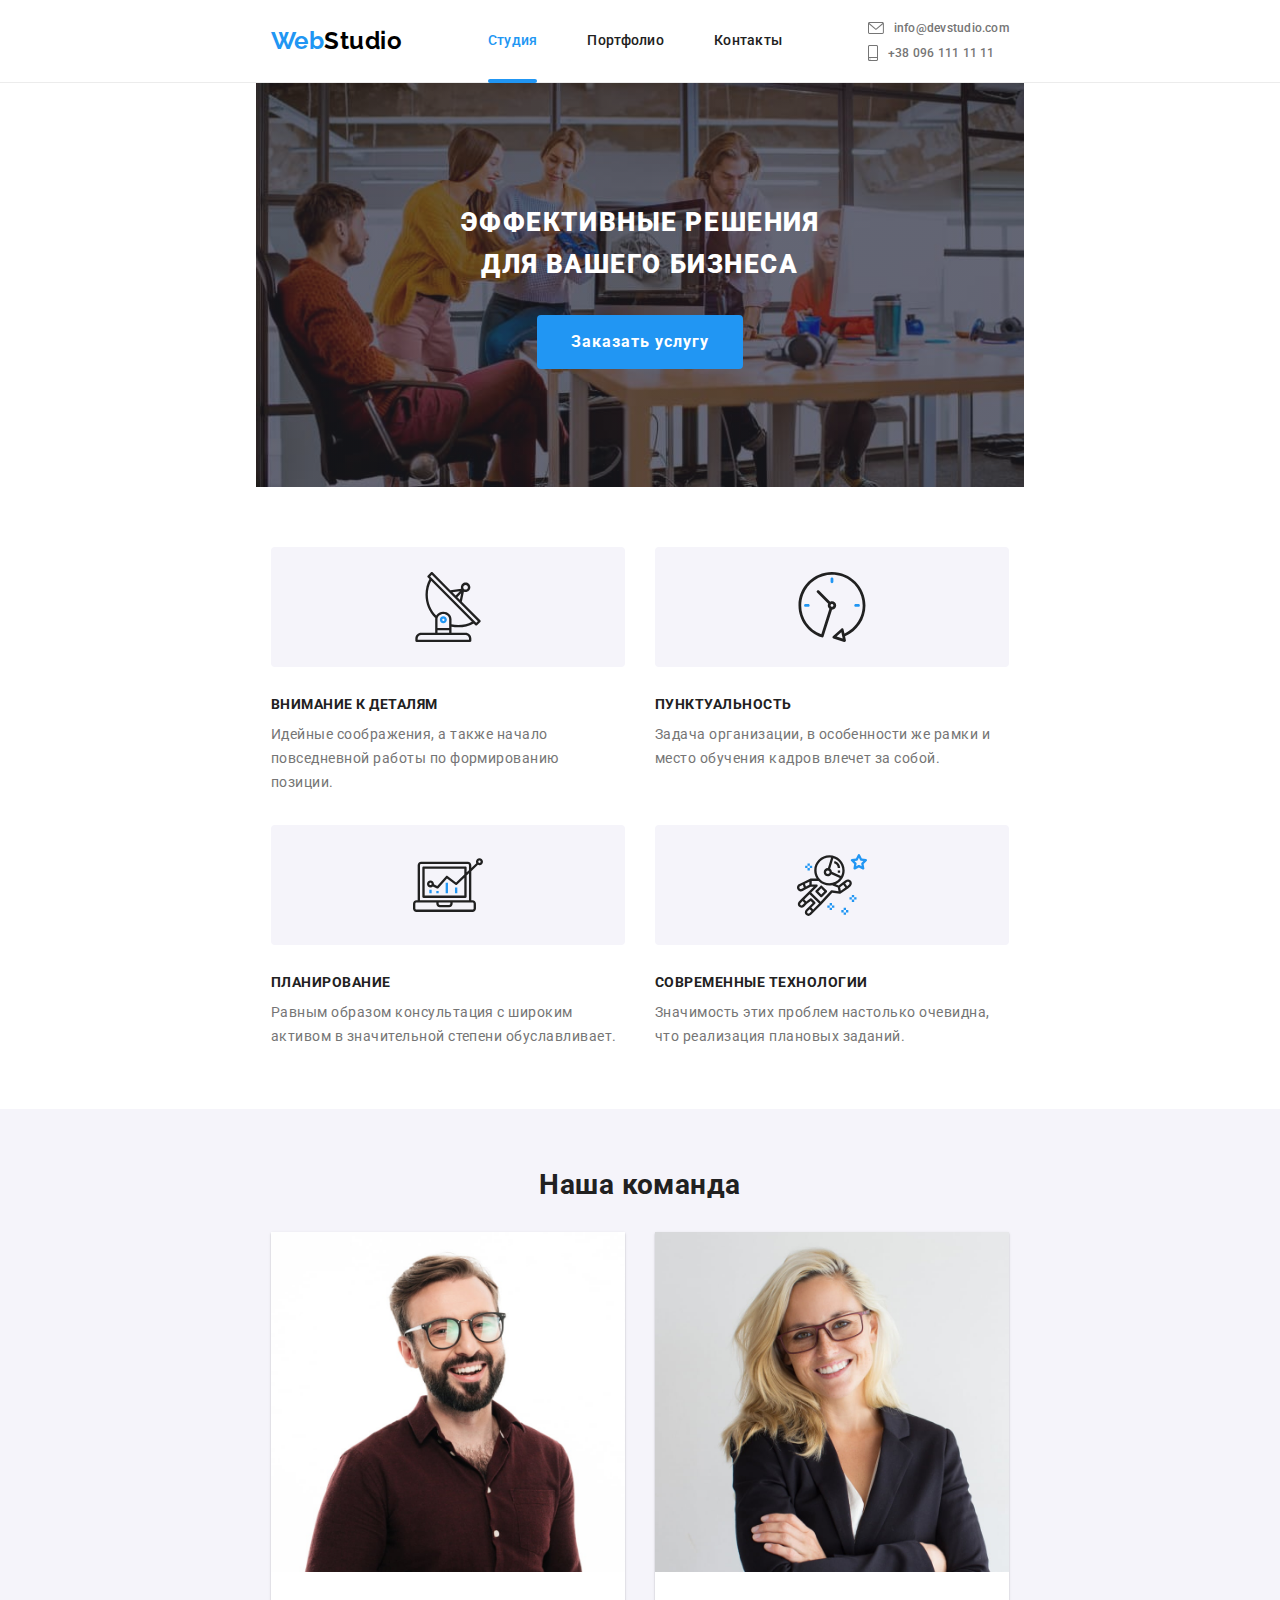
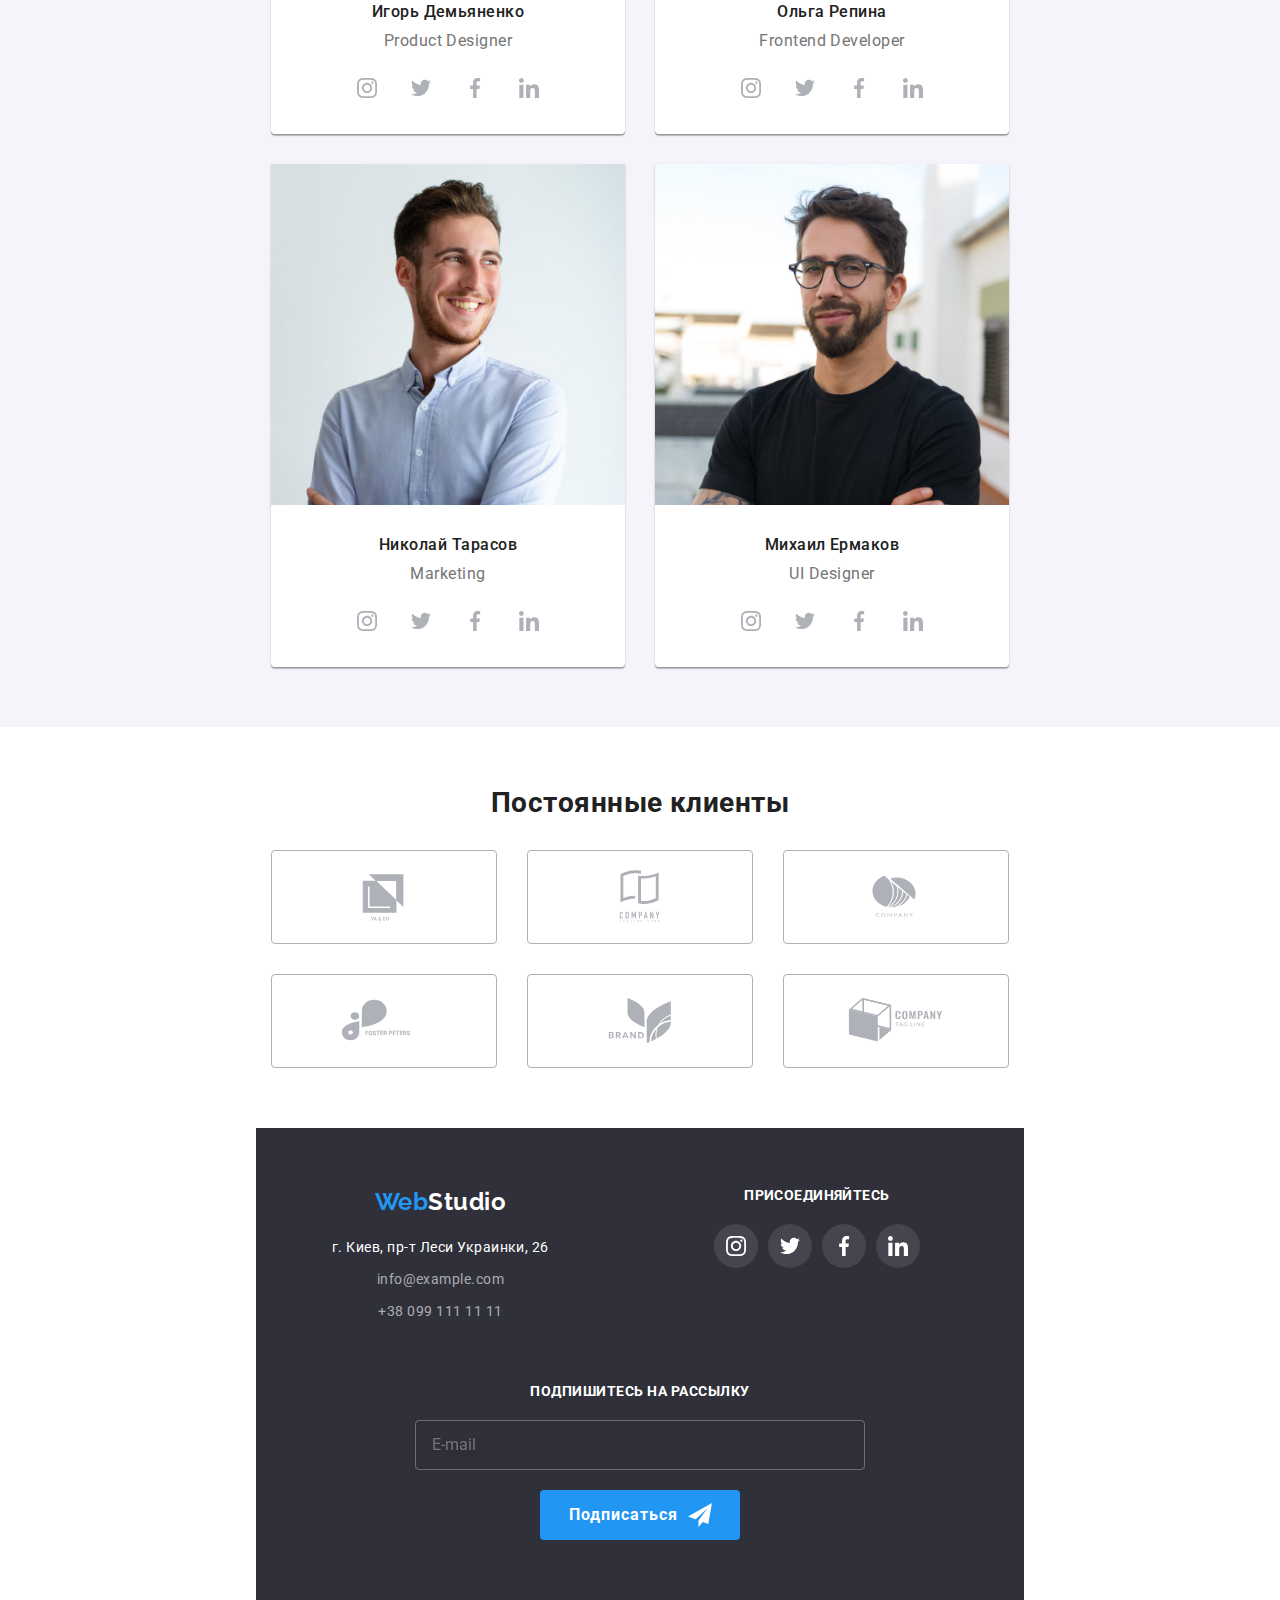
==== commit 2b3cb830: "Верстка планшетной версии" ====
--- a/index.html
+++ b/index.html
@@ -20,10 +20,10 @@
   <body>
     <header class="header">
       <div class="contanier header-content">
+        <a href="./index.html" class="logo header__logo" lang="en"
+          >Web<span class="logo--black">Studio</span>
+        </a>
         <nav class="navigation">
-          <a href="./index.html" class="logo header__logo" lang="en"
-            >Web<span class="logo--black">Studio</span>
-          </a>
           <ul class="nav-list list">
             <li class="nav-list__item">
               <a href="./index.html" class="nav-list__link link current">Студия</a>
@@ -495,7 +495,8 @@
       </section>
     </main>
     <footer class="footer">
-      <div class="footer-content contanier">
+      <div class="contanier">
+      <div class="footer-content footer--content">
         <div class="footer-content__address">
           <a href="./index.html" class="logo footer-content__logo" lang="en"
             >Web<span class="logo--white">Studio</span>
@@ -559,21 +560,18 @@
             </li>
           </ul>
         </div>
-        <form class="footer-form" autocomplete="off">
-          <b class="footer-form__text">Подпишитесь на рассылку</b>
-          <input
-            type="email"
-            name="email"
-            placeholder="E-mail"
-            class="footer-form__input form-reset-input"
-          />
-          <button type="submit" class="footer-form__btn button">
-            <svg width="24" height="24" class="footer-form__icon">
-              <use href="./images/icons.svg#icon-send"></use>
-            </svg>
-            Подписаться
-          </button>
-        </form>
+        
+      </div>
+      <form class="footer-form" autocomplete="off">
+        <b class="footer-form__text">Подпишитесь на рассылку</b>
+        <input type="email" name="email" placeholder="E-mail" class="footer-form__input form-reset-input" />
+        <button type="submit" class="footer-form__btn button">
+          <svg width="24" height="24" class="footer-form__icon">
+            <use href="./images/icons.svg#icon-send"></use>
+          </svg>
+          Подписаться
+        </button>
+      </form>
       </div>
     </footer>
     <div class="backdrop is-hidden" data-modal>
--- a/css/main.min.css
+++ b/css/main.min.css
@@ -1,2 +1,2 @@
-:root{--primary-text-color: #212121;--secondary-text-color: #757575;--logo-text-color: #2196f3;--logo-black: #000000;--logo-white: #ffffff;--hero-text-color: #ffffff;--addresse-text-color: #ffffff;--footer-text-color: rgba(255, 255, 255, 0.6);--accent-text-color: #ffffff;--primary-bg-color: #e5e5e5;--secondary-bg-color: #2f303a;--header-bg-color: #ffffff;--accent-color: #2196f3;--additional-bg-color: #f5f4fa;--white-bg-color: #ffffff;--product-card-bg-color: #ffffff;--accent-hero-btn-bg-color: #188ce8;--accent-icon-bg-color: #2196f3;--primary-icon-fill: #afb1b8;--accent-icon-fill: #ffffff;--modal-bg-color: #ffffff}h1,h2,h3,h4,h5,h6,p{margin-top:0;margin-bottom:0}img{display:block;width:100%;height:auto}.form-reset-input{background-color:transparent;border:none;outline:none}body{background-color:var(--white-bg-color);color:var(--primary-text-color);font-family:Roboto, sans-serif;letter-spacing:0.03em}body.modal-open{overflow:hidden}a{color:var(--primary-text-color);text-decoration:none}p{color:var(--secondary-text-color)}.list{padding:0;margin:0;list-style:none}.link{padding-top:5px;padding-bottom:5px;transition-property:color, background-color, box-shadow, border-color, transform, fill;transition-duration:250ms;transition-timing-function:cubic-bezier(0.4, 0, 0.2, 1)}.link:focus,.link:hover{color:var(--accent-color)}.title{font-weight:700;font-size:28px;line-height:1.17;text-align:center}.visually-hidden{position:absolute;white-space:nowrap;width:1px;height:1px;overflow:hidden;border:0;padding:0;clip:rect(0 0 0 0);clip-path:inset(50%);margin:-1px}.is-hidden{opacity:0;pointer-events:none;visibility:hidden}.developers-list__name,.developers-list__position{font-size:16px;line-height:1.19;text-align:center}.contanier{width:100%;padding-left:15px;padding-right:15px}.contanier__mob-menu{display:flex;flex-direction:column;justify-content:space-between;width:100%;height:100%;padding-left:40px;padding-right:10px}.logo{color:var(--logo-text-color);font-family:Raleway, sans-serif;font-weight:700;font-size:24px;line-height:1.17}.button{border-color:transparent;border-radius:4px;cursor:pointer;background-color:var(--accent-color);color:var(--accent-text-color);font-weight:700;font-size:16px;line-height:1.87;letter-spacing:0.06em;font-family:inherit;text-align:center;transition-property:color, background-color, box-shadow, border-color, transform, fill;transition-duration:250ms;transition-timing-function:cubic-bezier(0.4, 0, 0.2, 1)}.button:hover,.button:focus{background-color:var(--accent-hero-btn-bg-color);box-shadow:0px 4px 4px rgba(0,0,0,0.15)}.mob-menu-open{align-items:center;justify-content:center;display:flex;width:40px;height:40px;border:none;background-color:transparent;cursor:pointer}.mob-menu-open:hover,.mob-menu-open:focus{fill:var(--accent-color)}.mob-menu-close{position:absolute;top:10px;right:15px;align-items:center;justify-content:center;display:flex;width:40px;height:40px;border:none;background-color:transparent;cursor:pointer}.mob-menu-close:hover,.mob-menu-close:focus{fill:var(--accent-color)}.hero__button{padding:10px 32px}.footer-form__btn{position:relative;padding:8px 60px 8px 27px}.form-modal__close-btn{position:absolute;top:8px;right:8px;align-items:center;justify-content:center;display:flex;width:30px;height:30px;border-radius:50%;border:1px solid rgba(0,0,0,0.1);background-color:transparent;padding:0;cursor:pointer;transition-property:color, background-color, box-shadow, border-color, transform, fill;transition-duration:250ms;transition-timing-function:cubic-bezier(0.4, 0, 0.2, 1)}.form-modal__close-btn:hover,.form-modal__close-btn:focus{fill:var(--accent-color);box-shadow:0px 1px 3px rgba(0,0,0,0.12),0px 1px 1px rgba(0,0,0,0.14),0px 2px 1px rgba(0,0,0,0.2)}.form-modal__send-btn{padding:10px 55px 10px 56px;margin-top:30px}.filters-list__btn{padding:6px 22px;font-weight:500;line-height:1.62;letter-spacing:0.03em;background-color:var(--additional-bg-color);color:var(--primary-text-color)}.filters-list__btn:hover,.filters-list__btn:focus{background-color:var(--accent-color);color:var(--accent-text-color);box-shadow:0px 3px 1px rgba(0,0,0,0.1),0px 1px 2px rgba(0,0,0,0.08),0px 2px 2px rgba(0,0,0,0.12)}.social-list{display:flex}.social-list--center{justify-content:center}.social-list__item+.social-list__item{margin-left:10px}.social-list__icon{align-items:center;justify-content:center;display:flex;width:44px;height:44px;border-radius:50%;color:var(--primary-icon-fill);fill:currentColor;transition-property:color, background-color, box-shadow, border-color, transform, fill;transition-duration:250ms;transition-timing-function:cubic-bezier(0.4, 0, 0.2, 1)}.social-list__icon:hover,.social-list__icon:focus{background-color:var(--accent-icon-bg-color);color:var(--accent-icon-fill)}.social-list__icon--white-fill{background-color:rgba(255,255,255,0.1);color:var(--accent-icon-fill)}.backdrop{width:100vw;height:100vh;position:fixed;top:0;background-color:rgba(0,0,0,0.2);transition:opacity 700ms, visibility 700ms;overflow-y:scroll;padding:93px 15px 94px 15px}.backdrop.is-hidden .modal{transform:rotate(180deg)}.modal{position:relative;background-color:var(--modal-bg-color);box-shadow:0px 1px 3px rgba(124,122,122,0.12),0px 1px 1px rgba(0,0,0,0.14),0px 2px 1px rgba(0,0,0,0.2);border-radius:4px;transition:transform 700ms;padding:40px}.form-modal{align-items:center;display:flex;flex-direction:column}.form-modal__title{font-weight:700;font-size:20px;line-height:1.15;color:var(--primary-text-color);margin-bottom:30px}.form-modal__field{position:relative;width:100%}.form-modal__field+.form-modal__field{margin-top:28px}.form-modal__field-textarea{margin-bottom:20px}.form-modal__label{position:absolute;top:-4px;left:0;transform:translateY(-100%);font-weight:400;font-size:12px;line-height:1.17;letter-spacing:0.01em;color:var(--secondary-text-color)}.form-modal__input:focus-within+.form-modal__label,.form-modal__textarea:focus-within+.form-modal__label{color:var(--accent-color)}.form-modal__input,.form-modal__textarea{width:100%;border:1px solid rgba(33,33,33,0.2);border-radius:4px;transition-property:color, background-color, box-shadow, border-color, transform, fill;transition-duration:250ms;transition-timing-function:cubic-bezier(0.4, 0, 0.2, 1)}.form-modal__input{height:40px;padding:9px 10px 9px 40px}.form-modal__input:focus-within,.form-modal__textarea:focus-within{border-color:var(--accent-color);box-shadow:0px 1px 3px rgba(0,0,0,0.12),0px 1px 1px rgba(0,0,0,0.14),0px 2px 1px rgba(0,0,0,0.2);color:var(--accent-color)}.form-modal__icon{position:absolute;top:50%;left:12px;transform:translateY(-50%)}.form-modal__input:focus-within ~ .form-modal__icon{fill:var(--accent-color)}.form-modal__textarea{resize:none;height:96px;padding:12px 14px}.form-modal__textarea:placeholder-shown{font-size:12px;line-height:1.17;letter-spacing:0.01em;color:rgba(117,117,117,0.5)}.form-modal__checkbox{align-items:center;display:flex;font-weight:400;font-size:14px;line-height:1.71;color:var(--secondary-text-color)}.form-modal__castom-check{align-items:center;justify-content:center;display:flex;width:16px;height:15px;border:2px solid #212121;border-radius:2px;fill:transparent;margin-right:8px}.form-modal__checkbox-input:checked+.form-modal__castom-check{background-color:var(--accent-icon-bg-color);fill:var(--accent-icon-fill);border:var(--accent-icon-bg-color)}.form-modal__policy-link{text-decoration:underline;color:var(--accent-color)}.header{background-color:var(--header-bg-color);padding-top:10px;padding-bottom:10px;border-bottom:1px solid #ececec}.header-content{display:flex;justify-content:space-between;align-items:baseline}.logo--black{color:var(--logo-black)}.nav-list,.header-contacts{display:none}.current{color:var(--accent-color)}.current::after{position:absolute;content:'';top:44px;left:0;width:100%;height:4px;background-color:var(--accent-color);border-radius:2px;cursor:auto}.mob-menu{position:fixed;width:100vw;height:100vh;top:0;left:0;z-index:1;padding-top:48px;padding-bottom:48px;font-weight:500;line-height:1.18;letter-spacing:0.02em;background-color:var(--header-bg-color)}.current-mob{color:var(--accent-color)}.mob-menu-list__item{font-size:40px;color:var(--primary)}.mob-menu-list__item:not(:last-child){margin-bottom:32px}.mob-menu__contacts{margin-bottom:64px}.mob-menu-contacts__item+.mob-menu-contacts__item{margin-top:32px}.mob-menu-contacts__tel{font-size:34px;color:var(--accent-color)}.mob-menu-contacts__mail{font-size:24px;line-height:1.17;color:var(--secondary-text-color)}.mob-social-list{display:inline-flex;align-items:baseline;flex-wrap:wrap}.mob-social-list__item{display:flex;align-items:center}.mob-social-list__item:not(:last-child)::after{content:'';width:1px;height:22px;background-image:url("../images/mob-line.svg");margin-right:9px;margin-left:10px}.mob-social-list__link{font-size:18px;line-height:1.22;color:var(--accent-color)}.hero{padding-top:118px;padding-bottom:118px;text-align:center;background-image:linear-gradient(rgba(47,48,58,0.4), rgba(47,48,58,0.4)),url(/images/hero-bg-mob.jpg);background-color:var(--secondary-bg-color);background-repeat:no-repeat;background-size:cover;color:var(--hero-text-color)}@media (min-device-pixel-ratio: 2), (min-resolution: 192dpi), (min-resolution: 2dppx){.hero{background-image:linear-gradient(rgba(47,48,58,0.4), rgba(47,48,58,0.4)),url(../images/hero-bg-mob@2x.jpg)}}.hero__title{margin-right:auto;margin-left:auto;margin-bottom:30px;max-width:360px;font-weight:900;font-size:26px;line-height:1.62;letter-spacing:0.06em;text-transform:uppercase}.peculiarities{padding-top:60px;padding-bottom:60px}.peculiarities-list__item:not(:last-child){margin-bottom:30px}.peculiarities-list__icon{justify-content:center;display:flex;width:100%;padding-top:25px;padding-bottom:25px;margin-bottom:30px;border-radius:4px;background-color:var(--additional-bg-color)}.peculiarities-list__title{text-align:center;margin-bottom:10px;font-weight:700;font-size:14px;line-height:1.14;text-transform:uppercase}.peculiarities-list__text{font-size:14px;line-height:1.71}.working{display:none;padding-bottom:94px}.working__title{margin-bottom:50px}.working-list{display:flex}.working-list__item{position:relative;width:calc((100% - 60px) / 3);margin-right:30px}.working-list__item:nth-child(3n){margin-right:0}.working-list__top-title{align-items:center;justify-content:center;display:flex;position:absolute;bottom:0;left:0;width:100%;background-color:rgba(47,48,58,0.8);color:var(--accent-text-color);padding-top:27px;padding-bottom:27px;font-weight:700;font-size:14px;line-height:1.14;text-transform:uppercase}.developers{background-color:var(--additional-bg-color);padding-top:60px;padding-bottom:60px}.developers__title{margin-bottom:30px}.developers-list__item{background-color:var(--white-bg-color);box-shadow:0px 1px 3px rgba(0,0,0,0.12),0px 1px 1px rgba(0,0,0,0.14),0px 2px 1px rgba(0,0,0,0.2);border-top-left-radius:0px;border-top-right-radius:0px;border-bottom-right-radius:4px;border-bottom-left-radius:4px}.developers-list__item:not(:last-child){margin-bottom:30px}.developers-list__emploees-content{padding-top:30px;padding-bottom:24px}.developers-list__name{font-weight:500;margin-bottom:10px}.developers-list__position{margin-bottom:16px}.clients{padding-top:60px;padding-bottom:60px}.clients__title{margin-bottom:30px}.clients-list{display:flex;flex-wrap:wrap}.clients-list__item{width:calc((100% - 30px) / 2);margin-bottom:30px}.clients-list__item:nth-child(odd){margin-right:30px}.clients-list__item:nth-last-child(-n+2){margin-bottom:0}.clients-list__link{justify-content:center;display:flex;padding-top:16px;padding-right:32px;padding-bottom:16px;padding-left:32px;color:var(--primary-icon-fill);border:1px solid var(--primary-icon-fill);border-radius:4px}.clients-list__link:hover,.clients-list__link:focus{color:var(--accent-color);border-color:var(--accent-color)}.clients-list__icon{align-items:center;fill:currentColor}.footer{background-color:var(--secondary-bg-color);padding-top:60px;padding-bottom:60px}.footer-content{display:flex;flex-direction:column;align-items:center;text-align:center}.footer-content__address{margin-bottom:60px}.footer-content__logo{margin-bottom:20px;display:inline-block}.logo--white{color:var(--logo-white)}.address{font-style:normal;font-size:14px;line-height:1.71}.address-list__item:not(:last-child){margin-bottom:8px}.address-list__map{color:var(--addresse-text-color)}.address-list__contact{color:var(--footer-text-color)}.footer__social{min-width:206px;margin-bottom:60px}.footer-social__title{font-weight:700;font-size:14px;line-height:1.14;letter-spacing:0.03em;text-transform:uppercase;color:var(--addresse-text-color);margin-bottom:20px}.footer-form{width:100%}.footer-form__text{display:block;font-weight:700;font-size:14px;line-height:1.14;text-transform:uppercase;color:var(--accent-text-color);margin-bottom:20px}.footer-form__input{font-weight:400;font-size:16px;line-height:1.25;padding:15px 16px;width:100%;height:50px;color:var(--footer-text-color);border:1px solid rgba(255,255,255,0.3);filter:drop-shadow(0px 4px 4px rgba(0,0,0,0.15));border-radius:4px;margin-bottom:20px;transition-property:color, background-color, box-shadow, border-color, transform, fill;transition-duration:250ms;transition-timing-function:cubic-bezier(0.4, 0, 0.2, 1)}.footer-form__input:valid:not(:placeholder-shown){border:1px solid #00ff00}.footer-form__input:invalid{border:1px solid #ff0000}.footer-form__input:focus:placeholder-shown{border:1px solid var(--accent-color)}.footer-form__icon{position:absolute;top:50%;right:26px;transform:translateY(-50%)}.portfolio{padding-top:60px;padding-bottom:60px}.portfolio__filters-list{margin-bottom:40px}.filters-list{display:flex;flex-wrap:wrap}.filters-list__item:not(:last-child){margin-right:8px;margin-bottom:15px}.products-list{width:100%}.products-list__item{background-color:var(--product-card-bg-color);border-bottom:1px solid #eeeeee}.products-list__item:not(:last-child){margin-bottom:30px}.products-list__link{transition-property:color, background-color, box-shadow, border-color, transform, fill;transition-duration:250ms;transition-timing-function:cubic-bezier(0.4, 0, 0.2, 1);display:block}.products-list__link:hover,.products-list__link:focus{box-shadow:0px 1px 1px rgba(0,0,0,0.12),0px 4px 4px rgba(0,0,0,0.06),1px 4px 6px rgba(0,0,0,0.16)}.products-thumb{position:relative;overflow:hidden}.products-thumb__top-text{transition-property:color, background-color, box-shadow, border-color, transform, fill;transition-duration:250ms;transition-timing-function:cubic-bezier(0.4, 0, 0.2, 1);position:absolute;top:0;left:0;width:100%;height:100%;display:flex;align-items:center;padding-right:24px;padding-left:24px;font-weight:normal;font-size:18px;line-height:1.56;color:var(--accent-text-color);background-color:rgba(33,150,243,0.9);transform:translateY(100%)}.products-list__link:hover .products-thumb__top-text,.products-list__link:focus .products-thumb__top-text{transform:translateY(0%)}.products-list__text-content{padding:20px 24px}.products-list__title{font-weight:700;font-size:18px;line-height:2;letter-spacing:0.06em;margin-bottom:4px}.products-list__text{font-size:16px;line-height:1.87}
+:root{--primary-text-color: #212121;--secondary-text-color: #757575;--logo-text-color: #2196f3;--logo-black: #000000;--logo-white: #ffffff;--hero-text-color: #ffffff;--addresse-text-color: #ffffff;--footer-text-color: rgba(255, 255, 255, 0.6);--accent-text-color: #ffffff;--primary-bg-color: #e5e5e5;--secondary-bg-color: #2f303a;--header-bg-color: #ffffff;--accent-color: #2196f3;--additional-bg-color: #f5f4fa;--white-bg-color: #ffffff;--product-card-bg-color: #ffffff;--accent-hero-btn-bg-color: #188ce8;--accent-icon-bg-color: #2196f3;--primary-icon-fill: #afb1b8;--accent-icon-fill: #ffffff;--modal-bg-color: #ffffff}h1,h2,h3,h4,h5,h6,p{margin-top:0;margin-bottom:0}img{display:block;width:100%;height:auto}.form-reset-input{background-color:transparent;border:none;outline:none}body{background-color:var(--white-bg-color);color:var(--primary-text-color);font-family:Roboto, sans-serif;letter-spacing:0.03em}body.modal-open{overflow:hidden}a{color:var(--primary-text-color);text-decoration:none}p{color:var(--secondary-text-color)}.list{padding:0;margin:0;list-style:none}.link{padding-top:5px;padding-bottom:5px;transition-property:color, background-color, box-shadow, border-color, transform, fill;transition-duration:250ms;transition-timing-function:cubic-bezier(0.4, 0, 0.2, 1)}.link:focus,.link:hover{color:var(--accent-color)}.title{font-weight:700;font-size:28px;line-height:1.17;text-align:center}.visually-hidden{position:absolute;white-space:nowrap;width:1px;height:1px;overflow:hidden;border:0;padding:0;clip:rect(0 0 0 0);clip-path:inset(50%);margin:-1px}.is-hidden{opacity:0;pointer-events:none;visibility:hidden}.developers-list__name,.developers-list__position{font-size:16px;line-height:1.19;text-align:center}.contanier{width:100%;padding-left:15px;padding-right:15px}@media screen and (min-width: 480px){.contanier{width:480px;margin-right:auto;margin-left:auto}}@media screen and (min-width: 768px){.contanier{width:768px;margin-right:auto;margin-left:auto}}.contanier__mob-menu{display:flex;flex-direction:column;justify-content:space-between;width:100%;height:100%;padding-left:40px;padding-right:10px}.logo{color:var(--logo-text-color);font-family:Raleway, sans-serif;font-weight:700;font-size:24px;line-height:1.17}.button{border-color:transparent;border-radius:4px;cursor:pointer;background-color:var(--accent-color);color:var(--accent-text-color);font-weight:700;font-size:16px;line-height:1.87;letter-spacing:0.06em;font-family:inherit;text-align:center;transition-property:color, background-color, box-shadow, border-color, transform, fill;transition-duration:250ms;transition-timing-function:cubic-bezier(0.4, 0, 0.2, 1)}.button:hover,.button:focus{background-color:var(--accent-hero-btn-bg-color);box-shadow:0px 4px 4px rgba(0,0,0,0.15)}.mob-menu-open{align-items:center;justify-content:center;display:flex;width:40px;height:40px;border:none;background-color:transparent;cursor:pointer}.mob-menu-open:hover,.mob-menu-open:focus{fill:var(--accent-color)}@media screen and (min-width: 768px){.mob-menu-open{display:none}}.mob-menu-close{position:absolute;top:10px;right:15px;align-items:center;justify-content:center;display:flex;width:40px;height:40px;border:none;background-color:transparent;cursor:pointer}.mob-menu-close:hover,.mob-menu-close:focus{fill:var(--accent-color)}.hero__button{padding:10px 32px}.footer-form__btn{position:relative;padding:8px 60px 8px 27px}.form-modal__close-btn{position:absolute;top:8px;right:8px;align-items:center;justify-content:center;display:flex;width:30px;height:30px;border-radius:50%;border:1px solid rgba(0,0,0,0.1);background-color:transparent;padding:0;cursor:pointer;transition-property:color, background-color, box-shadow, border-color, transform, fill;transition-duration:250ms;transition-timing-function:cubic-bezier(0.4, 0, 0.2, 1)}.form-modal__close-btn:hover,.form-modal__close-btn:focus{fill:var(--accent-color);box-shadow:0px 1px 3px rgba(0,0,0,0.12),0px 1px 1px rgba(0,0,0,0.14),0px 2px 1px rgba(0,0,0,0.2)}.form-modal__send-btn{padding:10px 55px 10px 56px;margin-top:30px}.filters-list__btn{padding:6px 22px;font-weight:500;line-height:1.62;letter-spacing:0.03em;background-color:var(--additional-bg-color);color:var(--primary-text-color)}.filters-list__btn:hover,.filters-list__btn:focus{background-color:var(--accent-color);color:var(--accent-text-color);box-shadow:0px 3px 1px rgba(0,0,0,0.1),0px 1px 2px rgba(0,0,0,0.08),0px 2px 2px rgba(0,0,0,0.12)}.social-list{display:flex}.social-list--center{justify-content:center}.social-list__item+.social-list__item{margin-left:10px}.social-list__icon{align-items:center;justify-content:center;display:flex;width:44px;height:44px;border-radius:50%;color:var(--primary-icon-fill);fill:currentColor;transition-property:color, background-color, box-shadow, border-color, transform, fill;transition-duration:250ms;transition-timing-function:cubic-bezier(0.4, 0, 0.2, 1)}.social-list__icon:hover,.social-list__icon:focus{background-color:var(--accent-icon-bg-color);color:var(--accent-icon-fill)}.social-list__icon--white-fill{background-color:rgba(255,255,255,0.1);color:var(--accent-icon-fill)}.backdrop{width:100vw;height:100vh;position:fixed;top:0;background-color:rgba(0,0,0,0.2);transition:opacity 700ms, visibility 700ms;overflow-y:scroll;padding:93px 15px 94px 15px}@media screen and (min-width: 768px){.backdrop{padding:0}}.backdrop.is-hidden .modal{transform:rotate(180deg)}.modal{position:relative;background-color:var(--modal-bg-color);box-shadow:0px 1px 3px rgba(124,122,122,0.12),0px 1px 1px rgba(0,0,0,0.14),0px 2px 1px rgba(0,0,0,0.2);border-radius:4px;transition:transform 700ms;padding:40px}@media screen and (min-width: 480px){.modal{top:50%;left:50%;transform:translate(-50%, -50%);width:450px;height:609px}}.form-modal{align-items:center;display:flex;flex-direction:column}.form-modal__title{text-align:center;font-weight:700;font-size:20px;line-height:1.15;color:var(--primary-text-color);margin-bottom:30px}.form-modal__field{position:relative;width:100%}.form-modal__field+.form-modal__field{margin-top:28px}.form-modal__field-textarea{margin-bottom:20px}.form-modal__label{position:absolute;top:-4px;left:0;transform:translateY(-100%);font-weight:400;font-size:12px;line-height:1.17;letter-spacing:0.01em;color:var(--secondary-text-color)}.form-modal__input:focus-within+.form-modal__label,.form-modal__textarea:focus-within+.form-modal__label{color:var(--accent-color)}@media screen and (min-width: 768px){.form-modal__input:focus-within+.form-modal__label,.form-modal__textarea:focus-within+.form-modal__label{color:var(--secondary-text-color)}}.form-modal__input,.form-modal__textarea{width:100%;border:1px solid rgba(33,33,33,0.2);border-radius:4px;transition-property:color, background-color, box-shadow, border-color, transform, fill;transition-duration:250ms;transition-timing-function:cubic-bezier(0.4, 0, 0.2, 1)}.form-modal__input{height:40px;padding:9px 10px 9px 40px}.form-modal__input:focus-within,.form-modal__textarea:focus-within{border-color:var(--accent-color);box-shadow:0px 1px 3px rgba(0,0,0,0.12),0px 1px 1px rgba(0,0,0,0.14),0px 2px 1px rgba(0,0,0,0.2);color:var(--accent-color)}.form-modal__icon{position:absolute;top:50%;left:12px;transform:translateY(-50%)}.form-modal__input:focus-within ~ .form-modal__icon{fill:var(--accent-color)}.form-modal__textarea{resize:none;height:96px;padding:12px 14px}.form-modal__textarea:placeholder-shown{font-size:12px;line-height:1.17;letter-spacing:0.01em;color:rgba(117,117,117,0.5)}.form-modal__checkbox{align-items:center;display:flex;font-weight:400;font-size:14px;line-height:1.71;color:var(--secondary-text-color)}.form-modal__castom-check{align-items:center;justify-content:center;display:flex;width:16px;height:15px;border:2px solid #212121;border-radius:2px;fill:transparent;margin-right:8px}.form-modal__checkbox-input:checked+.form-modal__castom-check{background-color:var(--accent-icon-bg-color);fill:var(--accent-icon-fill);border:var(--accent-icon-bg-color)}.form-modal__policy-link{text-decoration:underline;color:var(--accent-color)}.header{background-color:var(--header-bg-color);padding-top:10px;padding-bottom:10px;border-bottom:1px solid #ececec}@media screen and (min-width: 768px){.header{padding-top:16px;padding-bottom:16px}}.header-content{align-items:center;justify-content:space-between;display:flex}.logo--black{color:var(--logo-black)}.nav-list,.header-contacts{display:none}@media screen and (min-width: 768px){.nav-list,.header-contacts{align-items:center;display:flex;font-weight:500;font-size:14px;line-height:1.14;letter-spacing:0.02em}}@media screen and (min-width: 768px){.nav-list__item{position:relative}.nav-list__item:not(:last-child){margin-right:50px}}@media screen and (min-width: 768px){.header-contacts{display:flex;flex-direction:column;align-items:flex-start;font-size:12px;line-height:1.17}.header-contacts__contact{color:var(--secondary-text-color);align-items:center;display:flex}.header-contacts__icon{margin-right:10px;fill:currentColor}}.current{color:var(--accent-color)}.current::after{position:absolute;content:'';top:46px;left:0;width:100%;height:4px;background-color:var(--accent-color);border-radius:2px;cursor:auto}.mob-menu{position:fixed;width:100vw;height:100vh;top:0;left:0;z-index:1;padding-top:48px;padding-bottom:48px;font-weight:500;line-height:1.18;letter-spacing:0.02em;background-color:var(--header-bg-color)}@media screen and (min-width: 768px){.mob-menu{display:none}}.current-mob{color:var(--accent-color)}.mob-menu-list__item{font-size:40px;color:var(--primary)}.mob-menu-list__item:not(:last-child){margin-bottom:32px}.mob-menu__contacts{margin-bottom:64px}.mob-menu-contacts__item+.mob-menu-contacts__item{margin-top:32px}.mob-menu-contacts__tel{font-size:34px;color:var(--accent-color)}.mob-menu-contacts__mail{font-size:24px;line-height:1.17;color:var(--secondary-text-color)}.mob-social-list{display:inline-flex;align-items:baseline;flex-wrap:wrap}.mob-social-list__item{display:flex;align-items:center}.mob-social-list__item:not(:last-child)::after{content:'';width:1px;height:22px;background-image:url("../images/mob-line.svg");margin-right:9px;margin-left:10px}.mob-social-list__link{font-size:18px;line-height:1.22;color:var(--accent-color)}.hero{padding-top:118px;padding-bottom:118px;text-align:center;background-image:linear-gradient(rgba(47,48,58,0.4), rgba(47,48,58,0.4)),url(/images/hero-bg-mob.jpg);background-color:var(--secondary-bg-color);background-repeat:no-repeat;background-size:cover;color:var(--hero-text-color)}@media (min-device-pixel-ratio: 2), (min-resolution: 192dpi), (min-resolution: 2dppx){.hero{background-image:linear-gradient(rgba(47,48,58,0.4), rgba(47,48,58,0.4)),url(../images/hero-bg-mob@2x.jpg)}}@media screen and (min-width: 480px){.hero{width:480px;margin-right:auto;margin-left:auto}}@media screen and (min-width: 768px){.hero{width:768px;background-image:linear-gradient(rgba(47,48,58,0.4), rgba(47,48,58,0.4)),url(/images/hero-bg-tab.jpg)}}@media screen and (min-width: 768px) and (min-device-pixel-ratio: 2), screen and (min-width: 768px) and (min-resolution: 192dpi), screen and (min-width: 768px) and (min-resolution: 2dppx){.hero{background-image:linear-gradient(rgba(47,48,58,0.4), rgba(47,48,58,0.4)),url(../images/hero-bg-tab@2x.jpg)}}.hero__title{margin-right:auto;margin-left:auto;margin-bottom:30px;max-width:360px;font-weight:900;font-size:26px;line-height:1.62;letter-spacing:0.06em;text-transform:uppercase}.peculiarities{padding-top:60px;padding-bottom:60px}@media screen and (min-width: 768px){.peculiarities-list{display:flex;flex-wrap:wrap}}.peculiarities-list__item:not(:last-child){margin-bottom:30px}@media screen and (min-width: 768px){.peculiarities-list__item{width:calc((100% - 30px) / 2);margin-right:30px}.peculiarities-list__item:nth-child(2n){margin-right:0}.peculiarities-list__item:nth-last-child(-n+2){margin-bottom:0px}}.peculiarities-list__icon{justify-content:center;display:flex;width:100%;padding-top:25px;padding-bottom:25px;margin-bottom:30px;border-radius:4px;background-color:var(--additional-bg-color)}.peculiarities-list__title{text-align:center;margin-bottom:10px;font-weight:700;font-size:14px;line-height:1.14;text-transform:uppercase}@media screen and (min-width: 768px){.peculiarities-list__title{text-align:start}}.peculiarities-list__text{font-size:14px;line-height:1.71}.working{display:none;padding-bottom:94px}.working__title{margin-bottom:50px}.working-list{display:flex}.working-list__item{position:relative;width:calc((100% - 60px) / 3);margin-right:30px}.working-list__item:nth-child(3n){margin-right:0}.working-list__top-title{align-items:center;justify-content:center;display:flex;position:absolute;bottom:0;left:0;width:100%;background-color:rgba(47,48,58,0.8);color:var(--accent-text-color);padding-top:27px;padding-bottom:27px;font-weight:700;font-size:14px;line-height:1.14;text-transform:uppercase}.developers{background-color:var(--additional-bg-color);padding-top:60px;padding-bottom:60px}.developers__title{margin-bottom:30px}@media screen and (min-width: 768px){.developers-list{display:flex;flex-wrap:wrap}}.developers-list__item{background-color:var(--white-bg-color);box-shadow:0px 1px 3px rgba(0,0,0,0.12),0px 1px 1px rgba(0,0,0,0.14),0px 2px 1px rgba(0,0,0,0.2);border-top-left-radius:0px;border-top-right-radius:0px;border-bottom-right-radius:4px;border-bottom-left-radius:4px}.developers-list__item:not(:last-child){margin-bottom:30px}@media screen and (min-width: 768px){.developers-list__item{width:calc((100% - 30px) / 2);margin-right:30px}.developers-list__item:nth-child(2n){margin-right:0}.developers-list__item:nth-last-child(-n+2){margin-bottom:0px}}.developers-list__emploees-content{padding-top:30px;padding-bottom:24px}.developers-list__name{font-weight:500;margin-bottom:10px}.developers-list__position{margin-bottom:16px}.clients{padding-top:60px;padding-bottom:60px}.clients__title{margin-bottom:30px}.clients-list{display:flex;flex-wrap:wrap}.clients-list__item{width:calc((100% - 30px) / 2);margin-bottom:30px}.clients-list__item:nth-child(odd){margin-right:30px}.clients-list__item:nth-last-child(-n+2){margin-bottom:0}@media screen and (min-width: 768px){.clients-list__item{width:calc((100% - 60px) / 3);margin-bottom:30px;margin-right:30px}.clients-list__item:nth-child(3n){margin-right:0}.clients-list__item:nth-last-child(-n+3){margin-bottom:0}}.clients-list__link{justify-content:center;display:flex;padding-top:16px;padding-right:32px;padding-bottom:16px;padding-left:32px;color:var(--primary-icon-fill);border:1px solid var(--primary-icon-fill);border-radius:4px}.clients-list__link:hover,.clients-list__link:focus{color:var(--accent-color);border-color:var(--accent-color)}.clients-list__icon{align-items:center;fill:currentColor}.footer{background-color:var(--secondary-bg-color);padding-top:60px;padding-bottom:60px;margin-right:auto;margin-left:auto;text-align:center}@media screen and (min-width: 480px){.footer{width:480px}}@media screen and (min-width: 768px){.footer{width:768px}}.footer-content{display:flex;flex-direction:column;align-items:center;text-align:center}@media screen and (min-width: 768px){.footer-content{flex-direction:row;align-items:flex-start}}@media screen and (min-width: 768px){.footer--content{margin-bottom:60px}}.footer-content__address{margin-bottom:60px}@media screen and (min-width: 768px){.footer-content__address{padding-left:61px;margin-right:165px;margin-bottom:0}}.footer-content__logo{margin-bottom:20px;display:inline-block}.logo--white{color:var(--logo-white)}.address{font-style:normal;font-size:14px;line-height:1.71}.address-list__item:not(:last-child){margin-bottom:8px}.address-list__map{color:var(--addresse-text-color)}.address-list__contact{color:var(--footer-text-color)}.footer__social{min-width:206px;margin-bottom:60px}@media screen and (min-width: 768px){.footer__social{margin-bottom:0}}.footer-social__title{font-weight:700;font-size:14px;line-height:1.14;letter-spacing:0.03em;text-transform:uppercase;color:var(--addresse-text-color);margin-bottom:20px}.footer-form{width:100%}@media screen and (min-width: 768px){.footer-form{display:flex;flex-direction:column;align-items:center}}.footer-form__text{display:block;font-weight:700;font-size:14px;line-height:1.14;text-transform:uppercase;color:var(--accent-text-color);margin-bottom:20px}.footer-form__input{font-weight:400;font-size:16px;line-height:1.25;padding:15px 16px;width:100%;height:50px;color:var(--footer-text-color);border:1px solid rgba(255,255,255,0.3);filter:drop-shadow(0px 4px 4px rgba(0,0,0,0.15));border-radius:4px;margin-bottom:20px;transition-property:color, background-color, box-shadow, border-color, transform, fill;transition-duration:250ms;transition-timing-function:cubic-bezier(0.4, 0, 0.2, 1)}.footer-form__input:valid:not(:placeholder-shown){border:1px solid #00ff00}.footer-form__input:invalid{border:1px solid #ff0000}.footer-form__input:focus:placeholder-shown{border:1px solid var(--accent-color)}@media screen and (min-width: 768px){.footer-form__input{width:450px}}.footer-form__icon{position:absolute;top:50%;right:26px;transform:translateY(-50%)}.portfolio{padding-top:60px;padding-bottom:60px}.portfolio__filters-list{margin-bottom:40px}@media screen and (min-width: 768px){.portfolio__filters-list{margin-bottom:30px}}.filters-list{display:flex;flex-wrap:wrap}@media screen and (min-width: 768px){.filters-list{justify-content:center;display:flex}}.filters-list__item:not(:last-child){margin-right:8px;margin-bottom:15px}@media screen and (min-width: 768px){.filters-list__item:not(:last-child){margin-bottom:0}}.products-list{width:100%}@media screen and (min-width: 768px){.products-list{display:flex;flex-wrap:wrap}}.products-list__item{background-color:var(--product-card-bg-color);border-bottom:1px solid #eeeeee}.products-list__item:not(:last-child){margin-bottom:30px}@media screen and (min-width: 768px){.products-list__item{width:calc((100% - 30px) / 2);margin-right:30px}.products-list__item:nth-child(2n){margin-right:0}.products-list__item:nth-last-child(-n+1){margin-bottom:0px}}.products-list__link{transition-property:color, background-color, box-shadow, border-color, transform, fill;transition-duration:250ms;transition-timing-function:cubic-bezier(0.4, 0, 0.2, 1);display:block}.products-list__link:hover,.products-list__link:focus{box-shadow:0px 1px 1px rgba(0,0,0,0.12),0px 4px 4px rgba(0,0,0,0.06),1px 4px 6px rgba(0,0,0,0.16)}.products-thumb{position:relative;overflow:hidden}.products-thumb__top-text{transition-property:color, background-color, box-shadow, border-color, transform, fill;transition-duration:250ms;transition-timing-function:cubic-bezier(0.4, 0, 0.2, 1);position:absolute;top:0;left:0;width:100%;height:100%;display:flex;align-items:center;padding-right:24px;padding-left:24px;font-weight:normal;font-size:18px;line-height:1.56;color:var(--accent-text-color);background-color:rgba(33,150,243,0.9);transform:translateY(100%)}.products-list__link:hover .products-thumb__top-text,.products-list__link:focus .products-thumb__top-text{transform:translateY(0%)}.products-list__text-content{padding:20px 24px}.products-list__title{font-weight:700;font-size:18px;line-height:2;letter-spacing:0.06em;margin-bottom:4px}.products-list__text{font-size:16px;line-height:1.87}
 /*# sourceMappingURL=main.min.css.map */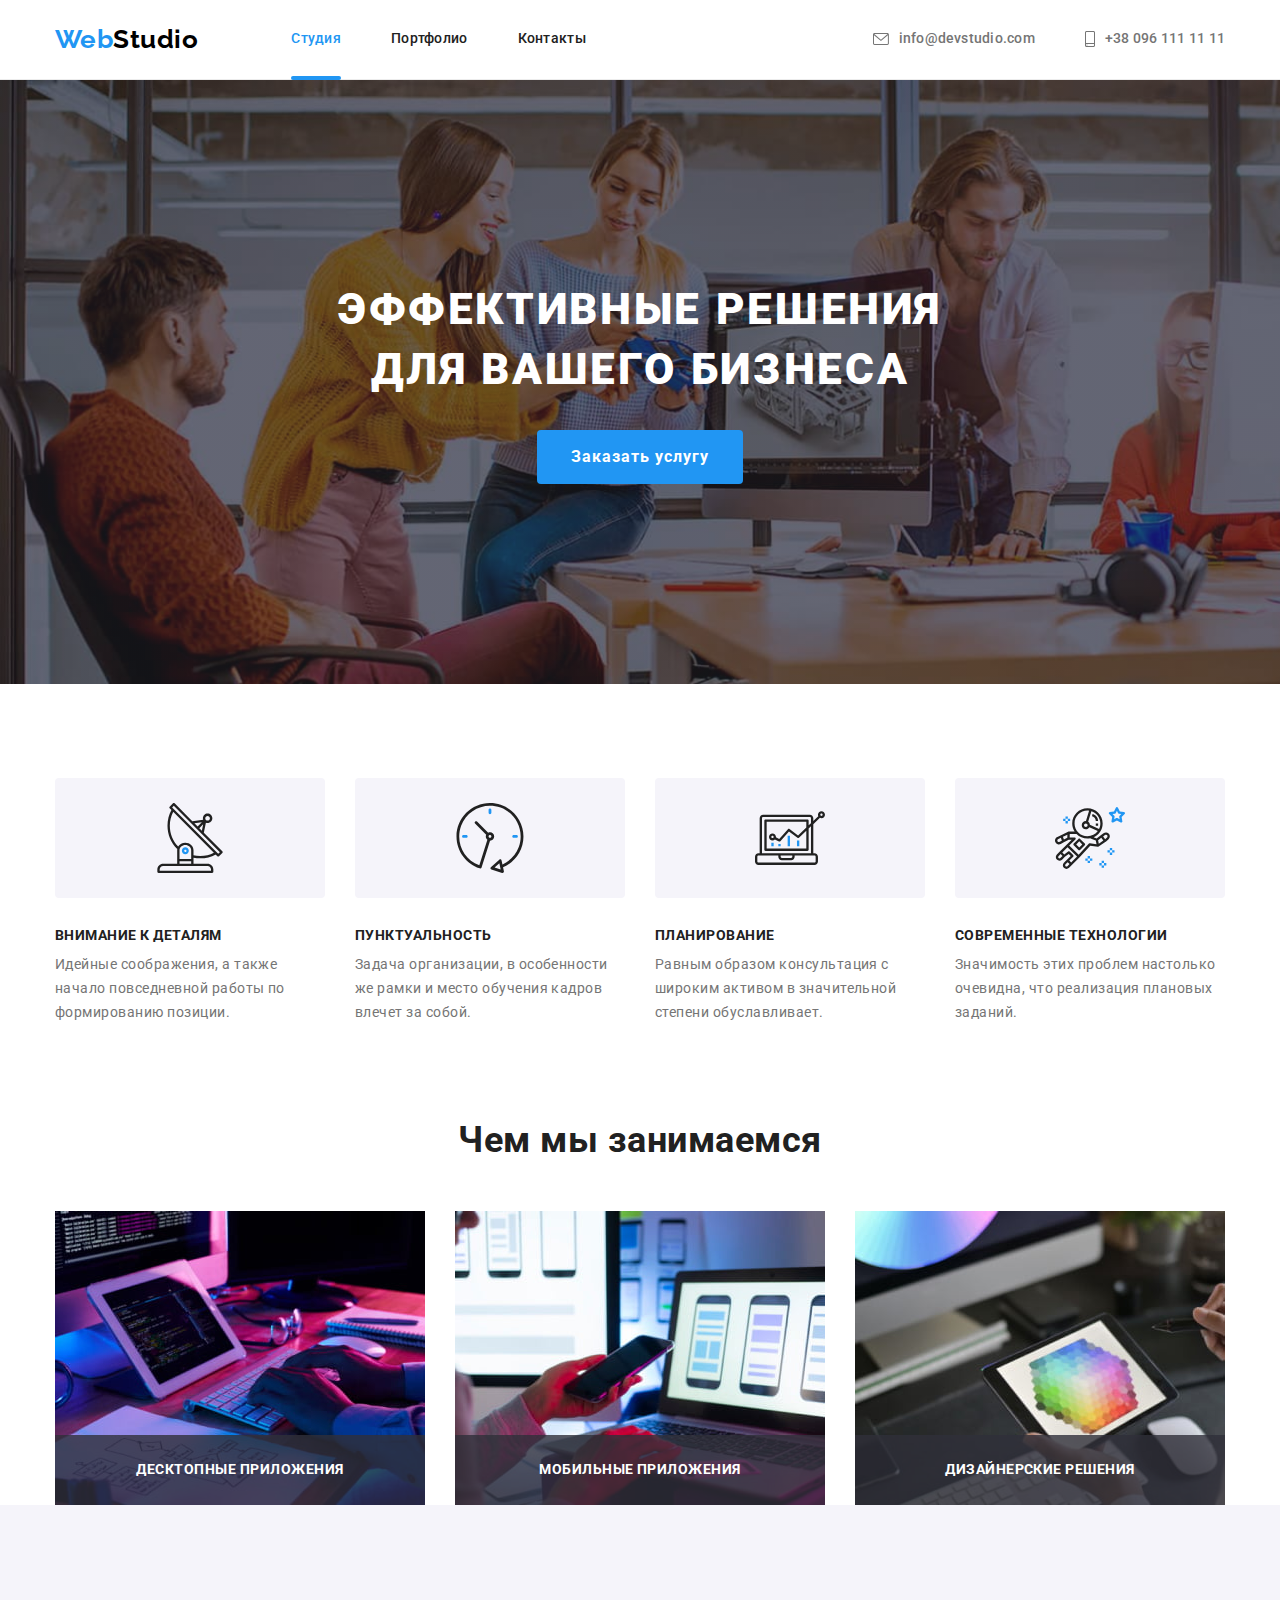
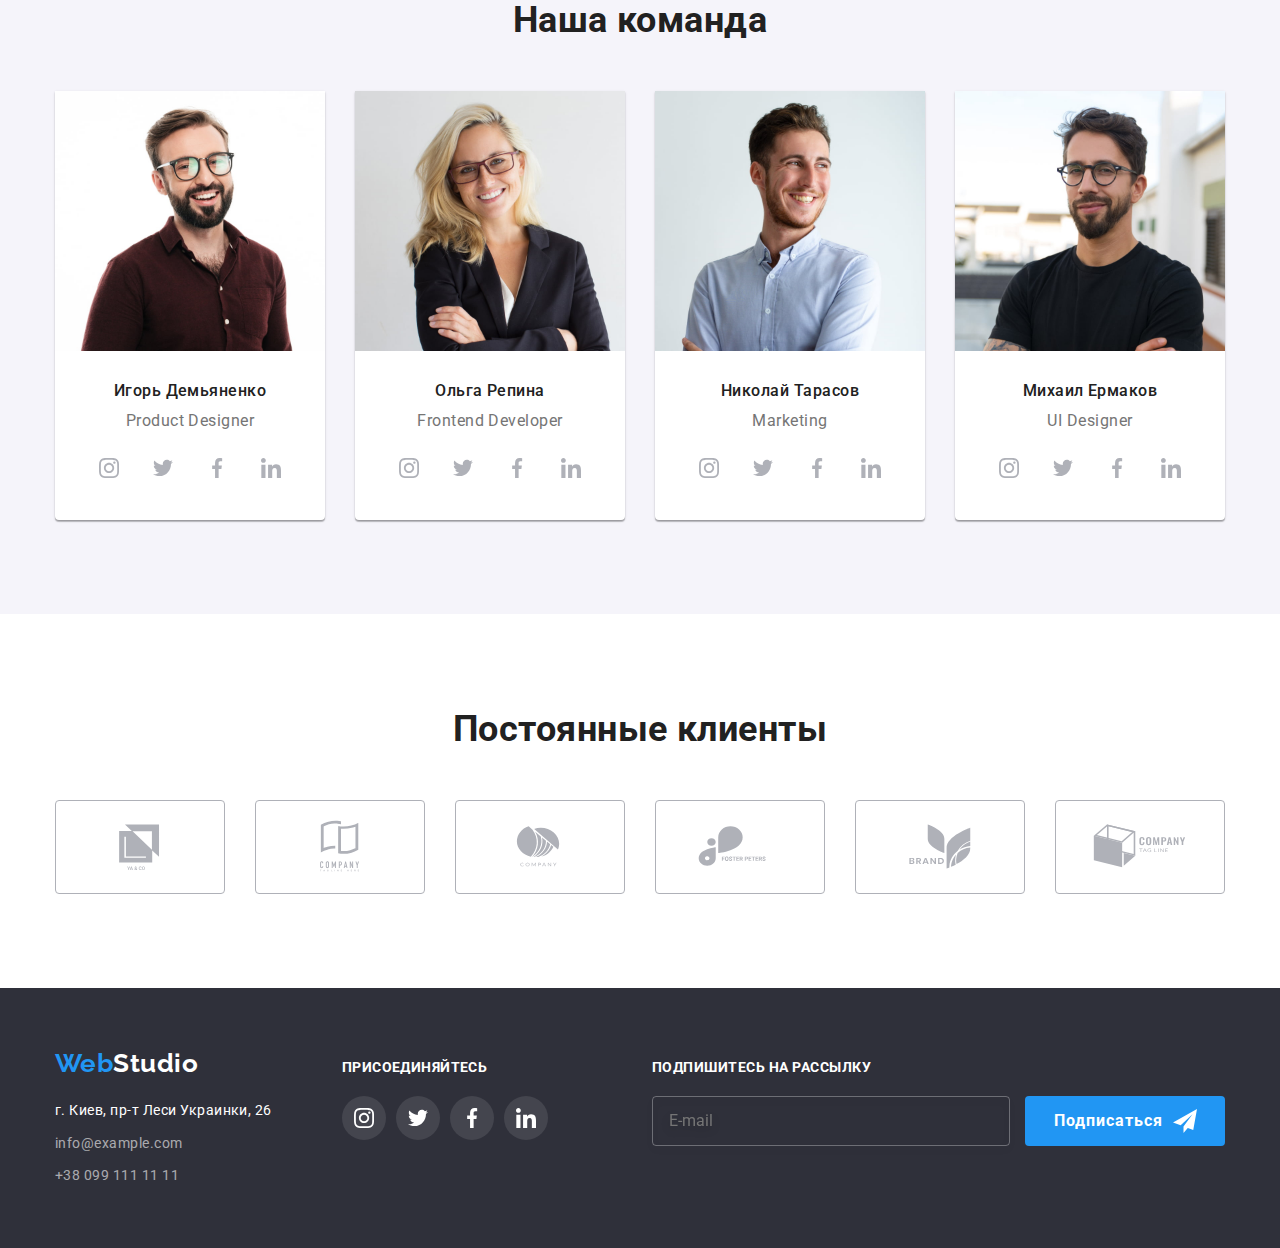
==== commit 92366c18: "Верстка десктопной версии" ====
--- a/index.html
+++ b/index.html
@@ -496,82 +496,90 @@
     </main>
     <footer class="footer">
       <div class="contanier">
-      <div class="footer-content footer--content">
-        <div class="footer-content__address">
-          <a href="./index.html" class="logo footer-content__logo" lang="en"
-            >Web<span class="logo--white">Studio</span>
-          </a>
-          <address class="address">
-            <ul class="address-list list">
-              <li class="address-list__item">
-                <a
-                  href="https://goo.gl/maps/TxTMKxAQMS6T1ihJ8"
-                  target="_blank"
-                  rel="nofollow noreferrer "
-                  class="address-list__map link"
-                  >г. Киев, пр-т Леси Украинки, 26
-                </a>
-              </li>
-              <li class="address-list__item">
-                <a href="mailto:info@example.com" class="address-list__contact link"
-                  >info@example.com</a
-                >
-              </li>
-              <li class="address-list__item">
-                <a href="tel:+380991111111" class="address-list__contact link">+38 099 111 11 11</a>
-              </li>
-            </ul>
-          </address>
+        <div class="footer-thumb">
+          <div class="footer-content footer--content">
+            <div class="footer-content__address">
+              <a href="./index.html" class="logo footer-content__logo" lang="en"
+                >Web<span class="logo--white">Studio</span>
+              </a>
+              <address class="address">
+                <ul class="address-list list">
+                  <li class="address-list__item">
+                    <a
+                      href="https://goo.gl/maps/TxTMKxAQMS6T1ihJ8"
+                      target="_blank"
+                      rel="nofollow noreferrer "
+                      class="address-list__map link"
+                      >г. Киев, пр-т Леси Украинки, 26
+                    </a>
+                  </li>
+                  <li class="address-list__item">
+                    <a href="mailto:info@example.com" class="address-list__contact link"
+                      >info@example.com</a
+                    >
+                  </li>
+                  <li class="address-list__item">
+                    <a href="tel:+380991111111" class="address-list__contact link"
+                      >+38 099 111 11 11</a
+                    >
+                  </li>
+                </ul>
+              </address>
+            </div>
+            <div class="footer-social footer__social">
+              <h3 class="footer-social__title">присоединяйтесь</h3>
+              <ul class="social-list list">
+                <li class="social-list__item">
+                  <a href="" class="social-list__icon social-list__icon--white-fill">
+                    <svg width="20" height="20">
+                      <use href="./images/icons.svg#icon-instagram"></use>
+                    </svg>
+                    <span class="visually-hidden">instagram</span>
+                  </a>
+                </li>
+                <li class="social-list__item">
+                  <a href="" class="social-list__icon social-list__icon--white-fill">
+                    <svg width="20" height="20">
+                      <use href="./images/icons.svg#icon-twitter"></use>
+                    </svg>
+                    <span class="visually-hidden">twitter</span>
+                  </a>
+                </li>
+                <li class="social-list__item">
+                  <a href="" class="social-list__icon social-list__icon--white-fill">
+                    <svg width="20" height="20">
+                      <use href="./images/icons.svg#icon-facebook"></use>
+                    </svg>
+                    <span class="visually-hidden">facebook</span>
+                  </a>
+                </li>
+                <li class="social-list__item">
+                  <a href="" class="social-list__icon social-list__icon--white-fill">
+                    <svg width="20" height="20">
+                      <use href="./images/icons.svg#icon-linkedin"></use>
+                    </svg>
+                    <span class="visually-hidden">linkedin</span>
+                  </a>
+                </li>
+              </ul>
+            </div>
+          </div>
+          <form class="footer-form" autocomplete="off">
+            <b class="footer-form__text">Подпишитесь на рассылку</b>
+            <input
+              type="email"
+              name="email"
+              placeholder="E-mail"
+              class="footer-form__input form-reset-input"
+            />
+            <button type="submit" class="footer-form__btn button">
+              <svg width="24" height="24" class="footer-form__icon">
+                <use href="./images/icons.svg#icon-send"></use>
+              </svg>
+              Подписаться
+            </button>
+          </form>
         </div>
-        <div class="footer-social footer__social">
-          <h3 class="footer-social__title">присоединяйтесь</h3>
-          <ul class="social-list list">
-            <li class="social-list__item">
-              <a href="" class="social-list__icon social-list__icon--white-fill">
-                <svg width="20" height="20">
-                  <use href="./images/icons.svg#icon-instagram"></use>
-                </svg>
-                <span class="visually-hidden">instagram</span>
-              </a>
-            </li>
-            <li class="social-list__item">
-              <a href="" class="social-list__icon social-list__icon--white-fill">
-                <svg width="20" height="20">
-                  <use href="./images/icons.svg#icon-twitter"></use>
-                </svg>
-                <span class="visually-hidden">twitter</span>
-              </a>
-            </li>
-            <li class="social-list__item">
-              <a href="" class="social-list__icon social-list__icon--white-fill">
-                <svg width="20" height="20">
-                  <use href="./images/icons.svg#icon-facebook"></use>
-                </svg>
-                <span class="visually-hidden">facebook</span>
-              </a>
-            </li>
-            <li class="social-list__item">
-              <a href="" class="social-list__icon social-list__icon--white-fill">
-                <svg width="20" height="20">
-                  <use href="./images/icons.svg#icon-linkedin"></use>
-                </svg>
-                <span class="visually-hidden">linkedin</span>
-              </a>
-            </li>
-          </ul>
-        </div>
-        
-      </div>
-      <form class="footer-form" autocomplete="off">
-        <b class="footer-form__text">Подпишитесь на рассылку</b>
-        <input type="email" name="email" placeholder="E-mail" class="footer-form__input form-reset-input" />
-        <button type="submit" class="footer-form__btn button">
-          <svg width="24" height="24" class="footer-form__icon">
-            <use href="./images/icons.svg#icon-send"></use>
-          </svg>
-          Подписаться
-        </button>
-      </form>
       </div>
     </footer>
     <div class="backdrop is-hidden" data-modal>
--- a/css/main.min.css
+++ b/css/main.min.css
@@ -1,2 +1,2 @@
-:root{--primary-text-color: #212121;--secondary-text-color: #757575;--logo-text-color: #2196f3;--logo-black: #000000;--logo-white: #ffffff;--hero-text-color: #ffffff;--addresse-text-color: #ffffff;--footer-text-color: rgba(255, 255, 255, 0.6);--accent-text-color: #ffffff;--primary-bg-color: #e5e5e5;--secondary-bg-color: #2f303a;--header-bg-color: #ffffff;--accent-color: #2196f3;--additional-bg-color: #f5f4fa;--white-bg-color: #ffffff;--product-card-bg-color: #ffffff;--accent-hero-btn-bg-color: #188ce8;--accent-icon-bg-color: #2196f3;--primary-icon-fill: #afb1b8;--accent-icon-fill: #ffffff;--modal-bg-color: #ffffff}h1,h2,h3,h4,h5,h6,p{margin-top:0;margin-bottom:0}img{display:block;width:100%;height:auto}.form-reset-input{background-color:transparent;border:none;outline:none}body{background-color:var(--white-bg-color);color:var(--primary-text-color);font-family:Roboto, sans-serif;letter-spacing:0.03em}body.modal-open{overflow:hidden}a{color:var(--primary-text-color);text-decoration:none}p{color:var(--secondary-text-color)}.list{padding:0;margin:0;list-style:none}.link{padding-top:5px;padding-bottom:5px;transition-property:color, background-color, box-shadow, border-color, transform, fill;transition-duration:250ms;transition-timing-function:cubic-bezier(0.4, 0, 0.2, 1)}.link:focus,.link:hover{color:var(--accent-color)}.title{font-weight:700;font-size:28px;line-height:1.17;text-align:center}.visually-hidden{position:absolute;white-space:nowrap;width:1px;height:1px;overflow:hidden;border:0;padding:0;clip:rect(0 0 0 0);clip-path:inset(50%);margin:-1px}.is-hidden{opacity:0;pointer-events:none;visibility:hidden}.developers-list__name,.developers-list__position{font-size:16px;line-height:1.19;text-align:center}.contanier{width:100%;padding-left:15px;padding-right:15px}@media screen and (min-width: 480px){.contanier{width:480px;margin-right:auto;margin-left:auto}}@media screen and (min-width: 768px){.contanier{width:768px;margin-right:auto;margin-left:auto}}.contanier__mob-menu{display:flex;flex-direction:column;justify-content:space-between;width:100%;height:100%;padding-left:40px;padding-right:10px}.logo{color:var(--logo-text-color);font-family:Raleway, sans-serif;font-weight:700;font-size:24px;line-height:1.17}.button{border-color:transparent;border-radius:4px;cursor:pointer;background-color:var(--accent-color);color:var(--accent-text-color);font-weight:700;font-size:16px;line-height:1.87;letter-spacing:0.06em;font-family:inherit;text-align:center;transition-property:color, background-color, box-shadow, border-color, transform, fill;transition-duration:250ms;transition-timing-function:cubic-bezier(0.4, 0, 0.2, 1)}.button:hover,.button:focus{background-color:var(--accent-hero-btn-bg-color);box-shadow:0px 4px 4px rgba(0,0,0,0.15)}.mob-menu-open{align-items:center;justify-content:center;display:flex;width:40px;height:40px;border:none;background-color:transparent;cursor:pointer}.mob-menu-open:hover,.mob-menu-open:focus{fill:var(--accent-color)}@media screen and (min-width: 768px){.mob-menu-open{display:none}}.mob-menu-close{position:absolute;top:10px;right:15px;align-items:center;justify-content:center;display:flex;width:40px;height:40px;border:none;background-color:transparent;cursor:pointer}.mob-menu-close:hover,.mob-menu-close:focus{fill:var(--accent-color)}.hero__button{padding:10px 32px}.footer-form__btn{position:relative;padding:8px 60px 8px 27px}.form-modal__close-btn{position:absolute;top:8px;right:8px;align-items:center;justify-content:center;display:flex;width:30px;height:30px;border-radius:50%;border:1px solid rgba(0,0,0,0.1);background-color:transparent;padding:0;cursor:pointer;transition-property:color, background-color, box-shadow, border-color, transform, fill;transition-duration:250ms;transition-timing-function:cubic-bezier(0.4, 0, 0.2, 1)}.form-modal__close-btn:hover,.form-modal__close-btn:focus{fill:var(--accent-color);box-shadow:0px 1px 3px rgba(0,0,0,0.12),0px 1px 1px rgba(0,0,0,0.14),0px 2px 1px rgba(0,0,0,0.2)}.form-modal__send-btn{padding:10px 55px 10px 56px;margin-top:30px}.filters-list__btn{padding:6px 22px;font-weight:500;line-height:1.62;letter-spacing:0.03em;background-color:var(--additional-bg-color);color:var(--primary-text-color)}.filters-list__btn:hover,.filters-list__btn:focus{background-color:var(--accent-color);color:var(--accent-text-color);box-shadow:0px 3px 1px rgba(0,0,0,0.1),0px 1px 2px rgba(0,0,0,0.08),0px 2px 2px rgba(0,0,0,0.12)}.social-list{display:flex}.social-list--center{justify-content:center}.social-list__item+.social-list__item{margin-left:10px}.social-list__icon{align-items:center;justify-content:center;display:flex;width:44px;height:44px;border-radius:50%;color:var(--primary-icon-fill);fill:currentColor;transition-property:color, background-color, box-shadow, border-color, transform, fill;transition-duration:250ms;transition-timing-function:cubic-bezier(0.4, 0, 0.2, 1)}.social-list__icon:hover,.social-list__icon:focus{background-color:var(--accent-icon-bg-color);color:var(--accent-icon-fill)}.social-list__icon--white-fill{background-color:rgba(255,255,255,0.1);color:var(--accent-icon-fill)}.backdrop{width:100vw;height:100vh;position:fixed;top:0;background-color:rgba(0,0,0,0.2);transition:opacity 700ms, visibility 700ms;overflow-y:scroll;padding:93px 15px 94px 15px}@media screen and (min-width: 768px){.backdrop{padding:0}}.backdrop.is-hidden .modal{transform:rotate(180deg)}.modal{position:relative;background-color:var(--modal-bg-color);box-shadow:0px 1px 3px rgba(124,122,122,0.12),0px 1px 1px rgba(0,0,0,0.14),0px 2px 1px rgba(0,0,0,0.2);border-radius:4px;transition:transform 700ms;padding:40px}@media screen and (min-width: 480px){.modal{top:50%;left:50%;transform:translate(-50%, -50%);width:450px;height:609px}}.form-modal{align-items:center;display:flex;flex-direction:column}.form-modal__title{text-align:center;font-weight:700;font-size:20px;line-height:1.15;color:var(--primary-text-color);margin-bottom:30px}.form-modal__field{position:relative;width:100%}.form-modal__field+.form-modal__field{margin-top:28px}.form-modal__field-textarea{margin-bottom:20px}.form-modal__label{position:absolute;top:-4px;left:0;transform:translateY(-100%);font-weight:400;font-size:12px;line-height:1.17;letter-spacing:0.01em;color:var(--secondary-text-color)}.form-modal__input:focus-within+.form-modal__label,.form-modal__textarea:focus-within+.form-modal__label{color:var(--accent-color)}@media screen and (min-width: 768px){.form-modal__input:focus-within+.form-modal__label,.form-modal__textarea:focus-within+.form-modal__label{color:var(--secondary-text-color)}}.form-modal__input,.form-modal__textarea{width:100%;border:1px solid rgba(33,33,33,0.2);border-radius:4px;transition-property:color, background-color, box-shadow, border-color, transform, fill;transition-duration:250ms;transition-timing-function:cubic-bezier(0.4, 0, 0.2, 1)}.form-modal__input{height:40px;padding:9px 10px 9px 40px}.form-modal__input:focus-within,.form-modal__textarea:focus-within{border-color:var(--accent-color);box-shadow:0px 1px 3px rgba(0,0,0,0.12),0px 1px 1px rgba(0,0,0,0.14),0px 2px 1px rgba(0,0,0,0.2);color:var(--accent-color)}.form-modal__icon{position:absolute;top:50%;left:12px;transform:translateY(-50%)}.form-modal__input:focus-within ~ .form-modal__icon{fill:var(--accent-color)}.form-modal__textarea{resize:none;height:96px;padding:12px 14px}.form-modal__textarea:placeholder-shown{font-size:12px;line-height:1.17;letter-spacing:0.01em;color:rgba(117,117,117,0.5)}.form-modal__checkbox{align-items:center;display:flex;font-weight:400;font-size:14px;line-height:1.71;color:var(--secondary-text-color)}.form-modal__castom-check{align-items:center;justify-content:center;display:flex;width:16px;height:15px;border:2px solid #212121;border-radius:2px;fill:transparent;margin-right:8px}.form-modal__checkbox-input:checked+.form-modal__castom-check{background-color:var(--accent-icon-bg-color);fill:var(--accent-icon-fill);border:var(--accent-icon-bg-color)}.form-modal__policy-link{text-decoration:underline;color:var(--accent-color)}.header{background-color:var(--header-bg-color);padding-top:10px;padding-bottom:10px;border-bottom:1px solid #ececec}@media screen and (min-width: 768px){.header{padding-top:16px;padding-bottom:16px}}.header-content{align-items:center;justify-content:space-between;display:flex}.logo--black{color:var(--logo-black)}.nav-list,.header-contacts{display:none}@media screen and (min-width: 768px){.nav-list,.header-contacts{align-items:center;display:flex;font-weight:500;font-size:14px;line-height:1.14;letter-spacing:0.02em}}@media screen and (min-width: 768px){.nav-list__item{position:relative}.nav-list__item:not(:last-child){margin-right:50px}}@media screen and (min-width: 768px){.header-contacts{display:flex;flex-direction:column;align-items:flex-start;font-size:12px;line-height:1.17}.header-contacts__contact{color:var(--secondary-text-color);align-items:center;display:flex}.header-contacts__icon{margin-right:10px;fill:currentColor}}.current{color:var(--accent-color)}.current::after{position:absolute;content:'';top:46px;left:0;width:100%;height:4px;background-color:var(--accent-color);border-radius:2px;cursor:auto}.mob-menu{position:fixed;width:100vw;height:100vh;top:0;left:0;z-index:1;padding-top:48px;padding-bottom:48px;font-weight:500;line-height:1.18;letter-spacing:0.02em;background-color:var(--header-bg-color)}@media screen and (min-width: 768px){.mob-menu{display:none}}.current-mob{color:var(--accent-color)}.mob-menu-list__item{font-size:40px;color:var(--primary)}.mob-menu-list__item:not(:last-child){margin-bottom:32px}.mob-menu__contacts{margin-bottom:64px}.mob-menu-contacts__item+.mob-menu-contacts__item{margin-top:32px}.mob-menu-contacts__tel{font-size:34px;color:var(--accent-color)}.mob-menu-contacts__mail{font-size:24px;line-height:1.17;color:var(--secondary-text-color)}.mob-social-list{display:inline-flex;align-items:baseline;flex-wrap:wrap}.mob-social-list__item{display:flex;align-items:center}.mob-social-list__item:not(:last-child)::after{content:'';width:1px;height:22px;background-image:url("../images/mob-line.svg");margin-right:9px;margin-left:10px}.mob-social-list__link{font-size:18px;line-height:1.22;color:var(--accent-color)}.hero{padding-top:118px;padding-bottom:118px;text-align:center;background-image:linear-gradient(rgba(47,48,58,0.4), rgba(47,48,58,0.4)),url(/images/hero-bg-mob.jpg);background-color:var(--secondary-bg-color);background-repeat:no-repeat;background-size:cover;color:var(--hero-text-color)}@media (min-device-pixel-ratio: 2), (min-resolution: 192dpi), (min-resolution: 2dppx){.hero{background-image:linear-gradient(rgba(47,48,58,0.4), rgba(47,48,58,0.4)),url(../images/hero-bg-mob@2x.jpg)}}@media screen and (min-width: 480px){.hero{width:480px;margin-right:auto;margin-left:auto}}@media screen and (min-width: 768px){.hero{width:768px;background-image:linear-gradient(rgba(47,48,58,0.4), rgba(47,48,58,0.4)),url(/images/hero-bg-tab.jpg)}}@media screen and (min-width: 768px) and (min-device-pixel-ratio: 2), screen and (min-width: 768px) and (min-resolution: 192dpi), screen and (min-width: 768px) and (min-resolution: 2dppx){.hero{background-image:linear-gradient(rgba(47,48,58,0.4), rgba(47,48,58,0.4)),url(../images/hero-bg-tab@2x.jpg)}}.hero__title{margin-right:auto;margin-left:auto;margin-bottom:30px;max-width:360px;font-weight:900;font-size:26px;line-height:1.62;letter-spacing:0.06em;text-transform:uppercase}.peculiarities{padding-top:60px;padding-bottom:60px}@media screen and (min-width: 768px){.peculiarities-list{display:flex;flex-wrap:wrap}}.peculiarities-list__item:not(:last-child){margin-bottom:30px}@media screen and (min-width: 768px){.peculiarities-list__item{width:calc((100% - 30px) / 2);margin-right:30px}.peculiarities-list__item:nth-child(2n){margin-right:0}.peculiarities-list__item:nth-last-child(-n+2){margin-bottom:0px}}.peculiarities-list__icon{justify-content:center;display:flex;width:100%;padding-top:25px;padding-bottom:25px;margin-bottom:30px;border-radius:4px;background-color:var(--additional-bg-color)}.peculiarities-list__title{text-align:center;margin-bottom:10px;font-weight:700;font-size:14px;line-height:1.14;text-transform:uppercase}@media screen and (min-width: 768px){.peculiarities-list__title{text-align:start}}.peculiarities-list__text{font-size:14px;line-height:1.71}.working{display:none;padding-bottom:94px}.working__title{margin-bottom:50px}.working-list{display:flex}.working-list__item{position:relative;width:calc((100% - 60px) / 3);margin-right:30px}.working-list__item:nth-child(3n){margin-right:0}.working-list__top-title{align-items:center;justify-content:center;display:flex;position:absolute;bottom:0;left:0;width:100%;background-color:rgba(47,48,58,0.8);color:var(--accent-text-color);padding-top:27px;padding-bottom:27px;font-weight:700;font-size:14px;line-height:1.14;text-transform:uppercase}.developers{background-color:var(--additional-bg-color);padding-top:60px;padding-bottom:60px}.developers__title{margin-bottom:30px}@media screen and (min-width: 768px){.developers-list{display:flex;flex-wrap:wrap}}.developers-list__item{background-color:var(--white-bg-color);box-shadow:0px 1px 3px rgba(0,0,0,0.12),0px 1px 1px rgba(0,0,0,0.14),0px 2px 1px rgba(0,0,0,0.2);border-top-left-radius:0px;border-top-right-radius:0px;border-bottom-right-radius:4px;border-bottom-left-radius:4px}.developers-list__item:not(:last-child){margin-bottom:30px}@media screen and (min-width: 768px){.developers-list__item{width:calc((100% - 30px) / 2);margin-right:30px}.developers-list__item:nth-child(2n){margin-right:0}.developers-list__item:nth-last-child(-n+2){margin-bottom:0px}}.developers-list__emploees-content{padding-top:30px;padding-bottom:24px}.developers-list__name{font-weight:500;margin-bottom:10px}.developers-list__position{margin-bottom:16px}.clients{padding-top:60px;padding-bottom:60px}.clients__title{margin-bottom:30px}.clients-list{display:flex;flex-wrap:wrap}.clients-list__item{width:calc((100% - 30px) / 2);margin-bottom:30px}.clients-list__item:nth-child(odd){margin-right:30px}.clients-list__item:nth-last-child(-n+2){margin-bottom:0}@media screen and (min-width: 768px){.clients-list__item{width:calc((100% - 60px) / 3);margin-bottom:30px;margin-right:30px}.clients-list__item:nth-child(3n){margin-right:0}.clients-list__item:nth-last-child(-n+3){margin-bottom:0}}.clients-list__link{justify-content:center;display:flex;padding-top:16px;padding-right:32px;padding-bottom:16px;padding-left:32px;color:var(--primary-icon-fill);border:1px solid var(--primary-icon-fill);border-radius:4px}.clients-list__link:hover,.clients-list__link:focus{color:var(--accent-color);border-color:var(--accent-color)}.clients-list__icon{align-items:center;fill:currentColor}.footer{background-color:var(--secondary-bg-color);padding-top:60px;padding-bottom:60px;margin-right:auto;margin-left:auto;text-align:center}@media screen and (min-width: 480px){.footer{width:480px}}@media screen and (min-width: 768px){.footer{width:768px}}.footer-content{display:flex;flex-direction:column;align-items:center;text-align:center}@media screen and (min-width: 768px){.footer-content{flex-direction:row;align-items:flex-start}}@media screen and (min-width: 768px){.footer--content{margin-bottom:60px}}.footer-content__address{margin-bottom:60px}@media screen and (min-width: 768px){.footer-content__address{padding-left:61px;margin-right:165px;margin-bottom:0}}.footer-content__logo{margin-bottom:20px;display:inline-block}.logo--white{color:var(--logo-white)}.address{font-style:normal;font-size:14px;line-height:1.71}.address-list__item:not(:last-child){margin-bottom:8px}.address-list__map{color:var(--addresse-text-color)}.address-list__contact{color:var(--footer-text-color)}.footer__social{min-width:206px;margin-bottom:60px}@media screen and (min-width: 768px){.footer__social{margin-bottom:0}}.footer-social__title{font-weight:700;font-size:14px;line-height:1.14;letter-spacing:0.03em;text-transform:uppercase;color:var(--addresse-text-color);margin-bottom:20px}.footer-form{width:100%}@media screen and (min-width: 768px){.footer-form{display:flex;flex-direction:column;align-items:center}}.footer-form__text{display:block;font-weight:700;font-size:14px;line-height:1.14;text-transform:uppercase;color:var(--accent-text-color);margin-bottom:20px}.footer-form__input{font-weight:400;font-size:16px;line-height:1.25;padding:15px 16px;width:100%;height:50px;color:var(--footer-text-color);border:1px solid rgba(255,255,255,0.3);filter:drop-shadow(0px 4px 4px rgba(0,0,0,0.15));border-radius:4px;margin-bottom:20px;transition-property:color, background-color, box-shadow, border-color, transform, fill;transition-duration:250ms;transition-timing-function:cubic-bezier(0.4, 0, 0.2, 1)}.footer-form__input:valid:not(:placeholder-shown){border:1px solid #00ff00}.footer-form__input:invalid{border:1px solid #ff0000}.footer-form__input:focus:placeholder-shown{border:1px solid var(--accent-color)}@media screen and (min-width: 768px){.footer-form__input{width:450px}}.footer-form__icon{position:absolute;top:50%;right:26px;transform:translateY(-50%)}.portfolio{padding-top:60px;padding-bottom:60px}.portfolio__filters-list{margin-bottom:40px}@media screen and (min-width: 768px){.portfolio__filters-list{margin-bottom:30px}}.filters-list{display:flex;flex-wrap:wrap}@media screen and (min-width: 768px){.filters-list{justify-content:center;display:flex}}.filters-list__item:not(:last-child){margin-right:8px;margin-bottom:15px}@media screen and (min-width: 768px){.filters-list__item:not(:last-child){margin-bottom:0}}.products-list{width:100%}@media screen and (min-width: 768px){.products-list{display:flex;flex-wrap:wrap}}.products-list__item{background-color:var(--product-card-bg-color);border-bottom:1px solid #eeeeee}.products-list__item:not(:last-child){margin-bottom:30px}@media screen and (min-width: 768px){.products-list__item{width:calc((100% - 30px) / 2);margin-right:30px}.products-list__item:nth-child(2n){margin-right:0}.products-list__item:nth-last-child(-n+1){margin-bottom:0px}}.products-list__link{transition-property:color, background-color, box-shadow, border-color, transform, fill;transition-duration:250ms;transition-timing-function:cubic-bezier(0.4, 0, 0.2, 1);display:block}.products-list__link:hover,.products-list__link:focus{box-shadow:0px 1px 1px rgba(0,0,0,0.12),0px 4px 4px rgba(0,0,0,0.06),1px 4px 6px rgba(0,0,0,0.16)}.products-thumb{position:relative;overflow:hidden}.products-thumb__top-text{transition-property:color, background-color, box-shadow, border-color, transform, fill;transition-duration:250ms;transition-timing-function:cubic-bezier(0.4, 0, 0.2, 1);position:absolute;top:0;left:0;width:100%;height:100%;display:flex;align-items:center;padding-right:24px;padding-left:24px;font-weight:normal;font-size:18px;line-height:1.56;color:var(--accent-text-color);background-color:rgba(33,150,243,0.9);transform:translateY(100%)}.products-list__link:hover .products-thumb__top-text,.products-list__link:focus .products-thumb__top-text{transform:translateY(0%)}.products-list__text-content{padding:20px 24px}.products-list__title{font-weight:700;font-size:18px;line-height:2;letter-spacing:0.06em;margin-bottom:4px}.products-list__text{font-size:16px;line-height:1.87}
+:root{--primary-text-color: #212121;--secondary-text-color: #757575;--logo-text-color: #2196f3;--logo-black: #000000;--logo-white: #ffffff;--hero-text-color: #ffffff;--addresse-text-color: #ffffff;--footer-text-color: rgba(255, 255, 255, 0.6);--accent-text-color: #ffffff;--primary-bg-color: #e5e5e5;--secondary-bg-color: #2f303a;--header-bg-color: #ffffff;--accent-color: #2196f3;--additional-bg-color: #f5f4fa;--white-bg-color: #ffffff;--product-card-bg-color: #ffffff;--accent-hero-btn-bg-color: #188ce8;--accent-icon-bg-color: #2196f3;--primary-icon-fill: #afb1b8;--accent-icon-fill: #ffffff;--modal-bg-color: #ffffff}h1,h2,h3,h4,h5,h6,p{margin-top:0;margin-bottom:0}img{display:block;width:100%;height:auto}.form-reset-input{background-color:transparent;border:none;outline:none}body{background-color:var(--white-bg-color);color:var(--primary-text-color);font-family:Roboto, sans-serif;letter-spacing:0.03em}body.modal-open{overflow:hidden}a{color:var(--primary-text-color);text-decoration:none}p{color:var(--secondary-text-color)}.list{padding:0;margin:0;list-style:none}.link{padding-top:5px;padding-bottom:5px;transition-property:color, background-color, box-shadow, border-color, transform, fill;transition-duration:250ms;transition-timing-function:cubic-bezier(0.4, 0, 0.2, 1)}.link:focus,.link:hover{color:var(--accent-color)}.title{font-weight:700;font-size:28px;line-height:1.17;text-align:center}@media screen and (min-width: 1200px){.title{font-size:36px}}.visually-hidden{position:absolute;white-space:nowrap;width:1px;height:1px;overflow:hidden;border:0;padding:0;clip:rect(0 0 0 0);clip-path:inset(50%);margin:-1px}.is-hidden{opacity:0;pointer-events:none;visibility:hidden}.developers-list__name,.developers-list__position{font-size:16px;line-height:1.19;text-align:center}.contanier{width:100%;padding-left:15px;padding-right:15px}@media screen and (min-width: 480px){.contanier{width:480px;margin-right:auto;margin-left:auto}}@media screen and (min-width: 768px){.contanier{width:768px}}@media screen and (min-width: 1200px){.contanier{width:1200px}}.contanier__mob-menu{display:flex;flex-direction:column;justify-content:space-between;width:100%;height:100%;padding-left:40px;padding-right:10px}@media screen and (min-width: 768px){.contanier__mob-menu{display:none}}.logo{color:var(--logo-text-color);font-family:Raleway, sans-serif;font-weight:700;font-size:24px;line-height:1.17}@media screen and (min-width: 1200px){.logo{font-size:26px;line-height:1.19}}.button{border-color:transparent;border-radius:4px;cursor:pointer;background-color:var(--accent-color);color:var(--accent-text-color);font-weight:700;font-size:16px;line-height:1.87;letter-spacing:0.06em;font-family:inherit;text-align:center;transition-property:color, background-color, box-shadow, border-color, transform, fill;transition-duration:250ms;transition-timing-function:cubic-bezier(0.4, 0, 0.2, 1)}.button:hover,.button:focus{background-color:var(--accent-hero-btn-bg-color);box-shadow:0px 4px 4px rgba(0,0,0,0.15)}.mob-menu-open{align-items:center;justify-content:center;display:flex;width:40px;height:40px;border:none;background-color:transparent;cursor:pointer}.mob-menu-open:hover,.mob-menu-open:focus{fill:var(--accent-color)}@media screen and (min-width: 768px){.mob-menu-open{display:none}}.mob-menu-close{position:absolute;top:10px;right:15px;align-items:center;justify-content:center;display:flex;width:40px;height:40px;border:none;background-color:transparent;cursor:pointer}.mob-menu-close:hover,.mob-menu-close:focus{fill:var(--accent-color)}.hero__button{padding:10px 32px}.footer-form__btn{position:relative;padding:8px 60px 8px 27px}.form-modal__close-btn{position:absolute;top:8px;right:8px;align-items:center;justify-content:center;display:flex;width:30px;height:30px;border-radius:50%;border:1px solid rgba(0,0,0,0.1);background-color:transparent;padding:0;cursor:pointer;transition-property:color, background-color, box-shadow, border-color, transform, fill;transition-duration:250ms;transition-timing-function:cubic-bezier(0.4, 0, 0.2, 1)}.form-modal__close-btn:hover,.form-modal__close-btn:focus{fill:var(--accent-color);box-shadow:0px 1px 3px rgba(0,0,0,0.12),0px 1px 1px rgba(0,0,0,0.14),0px 2px 1px rgba(0,0,0,0.2)}.form-modal__send-btn{padding:10px 55px 10px 56px;margin-top:30px}.filters-list__btn{padding:6px 22px;font-weight:500;line-height:1.62;letter-spacing:0.03em;background-color:var(--additional-bg-color);color:var(--primary-text-color)}.filters-list__btn:hover,.filters-list__btn:focus{background-color:var(--accent-color);color:var(--accent-text-color);box-shadow:0px 3px 1px rgba(0,0,0,0.1),0px 1px 2px rgba(0,0,0,0.08),0px 2px 2px rgba(0,0,0,0.12)}.social-list{display:flex}.social-list--center{justify-content:center}.social-list__item+.social-list__item{margin-left:10px}.social-list__icon{align-items:center;justify-content:center;display:flex;width:44px;height:44px;border-radius:50%;color:var(--primary-icon-fill);fill:currentColor;transition-property:color, background-color, box-shadow, border-color, transform, fill;transition-duration:250ms;transition-timing-function:cubic-bezier(0.4, 0, 0.2, 1)}.social-list__icon:hover,.social-list__icon:focus{background-color:var(--accent-icon-bg-color);color:var(--accent-icon-fill)}.social-list__icon--white-fill{background-color:rgba(255,255,255,0.1);color:var(--accent-icon-fill)}.backdrop{width:100vw;height:100vh;position:fixed;top:0;background-color:rgba(0,0,0,0.2);transition:opacity 700ms, visibility 700ms;overflow-y:scroll;padding:93px 15px 94px 15px}@media screen and (min-width: 768px){.backdrop{padding:0}}.backdrop.is-hidden .modal{transform:rotate(180deg)}.modal{position:relative;background-color:var(--modal-bg-color);box-shadow:0px 1px 3px rgba(124,122,122,0.12),0px 1px 1px rgba(0,0,0,0.14),0px 2px 1px rgba(0,0,0,0.2);border-radius:4px;transition:transform 700ms;padding:40px}@media screen and (min-width: 480px){.modal{top:50%;left:50%;transform:translate(-50%, -50%);width:450px;height:609px}}@media screen and (min-width: 1200px){.modal{min-width:528px;min-height:581px}}.form-modal{align-items:center;display:flex;flex-direction:column}.form-modal__title{text-align:center;font-weight:700;font-size:20px;line-height:1.15;color:var(--primary-text-color);margin-bottom:30px}.form-modal__field{position:relative;width:100%}.form-modal__field+.form-modal__field{margin-top:28px}.form-modal__field-textarea{margin-bottom:20px}.form-modal__label{position:absolute;top:-4px;left:0;transform:translateY(-100%);font-weight:400;font-size:12px;line-height:1.17;letter-spacing:0.01em;color:var(--secondary-text-color)}.form-modal__input:focus-within+.form-modal__label,.form-modal__textarea:focus-within+.form-modal__label{color:var(--accent-color)}@media screen and (min-width: 768px){.form-modal__input:focus-within+.form-modal__label,.form-modal__textarea:focus-within+.form-modal__label{color:var(--secondary-text-color)}}.form-modal__input,.form-modal__textarea{width:100%;border:1px solid rgba(33,33,33,0.2);border-radius:4px;transition-property:color, background-color, box-shadow, border-color, transform, fill;transition-duration:250ms;transition-timing-function:cubic-bezier(0.4, 0, 0.2, 1)}.form-modal__input{height:40px;padding:9px 10px 9px 40px}.form-modal__input:focus-within,.form-modal__textarea:focus-within{border-color:var(--accent-color);box-shadow:0px 1px 3px rgba(0,0,0,0.12),0px 1px 1px rgba(0,0,0,0.14),0px 2px 1px rgba(0,0,0,0.2);color:var(--accent-color)}.form-modal__icon{position:absolute;top:50%;left:12px;transform:translateY(-50%)}.form-modal__input:focus-within ~ .form-modal__icon{fill:var(--accent-color)}.form-modal__textarea{resize:none;height:96px;padding:12px 14px}.form-modal__textarea:placeholder-shown{font-size:12px;line-height:1.17;letter-spacing:0.01em;color:rgba(117,117,117,0.5)}.form-modal__checkbox{align-items:center;display:flex;font-weight:400;font-size:14px;line-height:1.71;color:var(--secondary-text-color)}.form-modal__castom-check{align-items:center;justify-content:center;display:flex;width:16px;height:15px;border:2px solid #212121;border-radius:2px;fill:transparent;margin-right:8px}.form-modal__checkbox-input:checked+.form-modal__castom-check{background-color:var(--accent-icon-bg-color);fill:var(--accent-icon-fill);border:var(--accent-icon-bg-color)}.form-modal__policy-link{text-decoration:underline;color:var(--accent-color)}.header{background-color:var(--header-bg-color);padding-top:10px;padding-bottom:10px;border-bottom:1px solid #ececec}@media screen and (min-width: 768px){.header{padding-top:16px;padding-bottom:16px}}@media screen and (min-width: 1200px){.header{padding-top:24px;padding-bottom:24px}}.header-content{align-items:center;justify-content:space-between;display:flex}@media screen and (min-width: 1200px){.header-content{align-items:center;justify-content:flex-start;display:flex}}@media screen and (min-width: 1200px){.header__logo{margin-right:93px}}.logo--black{color:var(--logo-black)}.nav-list,.header-contacts{display:none}@media screen and (min-width: 768px){.nav-list,.header-contacts{align-items:center;display:flex;font-weight:500;font-size:14px;line-height:1.14;letter-spacing:0.02em}}@media screen and (min-width: 768px){.nav-list__item{position:relative}.nav-list__item:not(:last-child){margin-right:50px}}@media screen and (min-width: 768px){.header-contacts{display:flex;flex-direction:column;align-items:flex-start;font-size:12px;line-height:1.17}}@media screen and (min-width: 768px) and (min-width: 1200px){.header-contacts{flex-direction:row}}@media screen and (min-width: 768px) and (min-width: 1200px){.header-contacts__item{font-size:14px;line-height:1.14;align-items:center}.header-contacts__item:not(:last-child){margin-right:50px}}@media screen and (min-width: 768px){.header-contacts__contact{color:var(--secondary-text-color);align-items:center;display:flex}.header-contacts__icon{margin-right:10px;fill:currentColor}}@media screen and (min-width: 1200px){.header__contacts{margin-left:auto}}.current{color:var(--accent-color)}.current::after{position:absolute;content:'';top:46px;left:0;width:100%;height:4px;background-color:var(--accent-color);border-radius:2px;cursor:auto}@media screen and (min-width: 1200px){.current::after{top:45px}}.mob-menu{position:fixed;width:100vw;height:100vh;top:0;left:0;z-index:1;padding-top:48px;padding-bottom:48px;font-weight:500;line-height:1.18;letter-spacing:0.02em;background-color:var(--header-bg-color)}@media screen and (min-width: 768px){.mob-menu{display:none}}.current-mob{color:var(--accent-color)}.mob-menu-list__item{font-size:40px;color:var(--primary)}.mob-menu-list__item:not(:last-child){margin-bottom:32px}.mob-menu__contacts{margin-bottom:64px}.mob-menu-contacts__item+.mob-menu-contacts__item{margin-top:32px}.mob-menu-contacts__tel{font-size:34px;color:var(--accent-color)}.mob-menu-contacts__mail{font-size:24px;line-height:1.17;color:var(--secondary-text-color)}.mob-social-list{display:inline-flex;align-items:baseline;flex-wrap:wrap}.mob-social-list__item{display:flex;align-items:center}.mob-social-list__item:not(:last-child)::after{content:'';width:1px;height:22px;background-image:url("../images/mob-line.svg");margin-right:9px;margin-left:10px}.mob-social-list__link{font-size:18px;line-height:1.22;color:var(--accent-color)}.hero{padding-top:118px;padding-bottom:118px;text-align:center;background-image:linear-gradient(rgba(47,48,58,0.4), rgba(47,48,58,0.4)),url(/images/hero-bg-mob.jpg);background-color:var(--secondary-bg-color);background-repeat:no-repeat;background-size:cover;color:var(--hero-text-color)}@media (min-device-pixel-ratio: 2), (min-resolution: 192dpi), (min-resolution: 2dppx){.hero{background-image:linear-gradient(rgba(47,48,58,0.4), rgba(47,48,58,0.4)),url(../images/hero-bg-mob@2x.jpg)}}@media screen and (min-width: 480px){.hero--margin-auto{margin-right:auto;margin-left:auto}}@media screen and (min-width: 480px){.hero{width:480px}}@media screen and (min-width: 768px){.hero{width:768px;background-image:linear-gradient(rgba(47,48,58,0.4), rgba(47,48,58,0.4)),url(/images/hero-bg-tab.jpg)}}@media screen and (min-width: 768px) and (min-device-pixel-ratio: 2), screen and (min-width: 768px) and (min-resolution: 192dpi), screen and (min-width: 768px) and (min-resolution: 2dppx){.hero{background-image:linear-gradient(rgba(47,48,58,0.4), rgba(47,48,58,0.4)),url(../images/hero-bg-tab@2x.jpg)}}@media screen and (min-width: 1200px){.hero{padding-top:200px;padding-bottom:200px;width:auto;max-width:1600px;background-image:linear-gradient(rgba(47,48,58,0.4), rgba(47,48,58,0.4)),url(/images/hero-bg.jpg)}}@media screen and (min-width: 1200px) and (min-device-pixel-ratio: 2), screen and (min-width: 1200px) and (min-resolution: 192dpi), screen and (min-width: 1200px) and (min-resolution: 2dppx){.hero{background-image:linear-gradient(rgba(47,48,58,0.4), rgba(47,48,58,0.4)),url(../images/hero-bg@2x.jpg)}}.hero__title{margin-right:auto;margin-left:auto;margin-bottom:30px;max-width:360px;font-weight:900;font-size:26px;line-height:1.62;letter-spacing:0.06em;text-transform:uppercase}@media screen and (min-width: 1200px){.hero__title{max-width:696px;font-size:44px;line-height:1.36}}.peculiarities{padding-top:60px;padding-bottom:60px}@media screen and (min-width: 1200px){.peculiarities{padding-top:94px;padding-bottom:94px}}@media screen and (min-width: 768px){.peculiarities-list{display:flex;flex-wrap:wrap}}@media screen and (max-width: 1199px){.peculiarities-list__item:not(:last-child){margin-bottom:30px}}@media screen and (min-width: 768px) and (max-width: 1199px){.peculiarities-list__item{width:calc((100% - 30px) / 2);margin-right:30px}.peculiarities-list__item:nth-child(2n){margin-right:0}.peculiarities-list__item:nth-last-child(-n+2){margin-bottom:0px}}@media screen and (min-width: 1200px){.peculiarities-list__item{width:calc((100% - 90px) / 4);margin-right:30px}.peculiarities-list__item:nth-child(4n){margin-right:0}}.peculiarities-list__icon{justify-content:center;display:flex;width:100%;padding-top:25px;padding-bottom:25px;margin-bottom:30px;border-radius:4px;background-color:var(--additional-bg-color)}.peculiarities-list__title{text-align:center;margin-bottom:10px;font-weight:700;font-size:14px;line-height:1.14;text-transform:uppercase}@media screen and (min-width: 768px){.peculiarities-list__title{text-align:start}}.peculiarities-list__text{font-size:14px;line-height:1.71}.working{display:none;padding-bottom:94px}.working__title{margin-bottom:50px}@media screen and (min-width: 1200px){.working{display:inline}}.working-list{display:flex}.working-list__item{position:relative;width:calc((100% - 60px) / 3);margin-right:30px}.working-list__item:nth-child(3n){margin-right:0}.working-list__top-title{align-items:center;justify-content:center;display:flex;position:absolute;bottom:0;left:0;width:100%;background-color:rgba(47,48,58,0.8);color:var(--accent-text-color);padding-top:27px;padding-bottom:27px;font-weight:700;font-size:14px;line-height:1.14;text-transform:uppercase}.developers{background-color:var(--additional-bg-color);padding-top:60px;padding-bottom:60px}@media screen and (min-width: 1200px){.developers{padding-top:94px;padding-bottom:94px}}.developers__title{margin-bottom:30px}@media screen and (min-width: 1200px){.developers__title{margin-bottom:50px}}@media screen and (min-width: 768px){.developers-list{display:flex;flex-wrap:wrap}}.developers-list__item{background-color:var(--white-bg-color);box-shadow:0px 1px 3px rgba(0,0,0,0.12),0px 1px 1px rgba(0,0,0,0.14),0px 2px 1px rgba(0,0,0,0.2);border-top-left-radius:0px;border-top-right-radius:0px;border-bottom-right-radius:4px;border-bottom-left-radius:4px}@media screen and (max-width: 1199px){.developers-list__item:not(:last-child){margin-bottom:30px}}@media screen and (min-width: 768px) and (max-width: 1199px){.developers-list__item{width:calc((100% - 30px) / 2);margin-right:30px}.developers-list__item:nth-child(2n){margin-right:0}.developers-list__item:nth-last-child(-n+2){margin-bottom:0px}}@media screen and (min-width: 1200px){.developers-list__item{width:calc((100% - 90px) / 4);margin-right:30px}.developers-list__item:nth-child(4n){margin-right:0}}.developers-list__emploees-content{padding-top:30px;padding-bottom:24px}@media screen and (min-width: 1200px){.developers-list__emploees-content{padding-bottom:30px}}.developers-list__name{font-weight:500;margin-bottom:10px}.developers-list__position{margin-bottom:16px}.clients{padding-top:60px;padding-bottom:60px}@media screen and (min-width: 1200px){.clients{padding-top:94px;padding-bottom:94px}}.clients__title{margin-bottom:30px}@media screen and (min-width: 1200px){.clients__title{margin-bottom:50px}}.clients-list{display:flex;flex-wrap:wrap}@media screen and (max-width: 767px){.clients-list__item{width:calc((100% - 30px) / 2);margin-bottom:30px}.clients-list__item:nth-child(odd){margin-right:30px}.clients-list__item:nth-last-child(-n+2){margin-bottom:0}}@media screen and (min-width: 768px) and (max-width: 1199px){.clients-list__item{width:calc((100% - 60px) / 3);margin-bottom:30px;margin-right:30px}.clients-list__item:nth-child(3n){margin-right:0}.clients-list__item:nth-last-child(-n+3){margin-bottom:0}}@media screen and (min-width: 1200px){.clients-list__item{width:calc((100% - 150px) / 6);margin-right:30px}.clients-list__item:last-child{margin-right:0}}.clients-list__link{justify-content:center;display:flex;padding-top:16px;padding-right:32px;padding-bottom:16px;padding-left:32px;color:var(--primary-icon-fill);border:1px solid var(--primary-icon-fill);border-radius:4px}.clients-list__link:hover,.clients-list__link:focus{color:var(--accent-color);border-color:var(--accent-color)}.clients-list__icon{align-items:center;fill:currentColor}.footer{background-color:var(--secondary-bg-color);padding-top:60px;padding-bottom:60px;margin-right:auto;margin-left:auto;text-align:center}@media screen and (min-width: 1200px){.footer{text-align:start}}@media screen and (min-width: 1200px){.footer-thumb{display:flex;justify-content:space-between;align-items:baseline}}.footer-content{display:flex;flex-direction:column;align-items:center;text-align:center}@media screen and (min-width: 768px){.footer-content{flex-direction:row;align-items:flex-start}}@media screen and (min-width: 1200px){.footer-content{text-align:start;align-items:baseline}}@media screen and (min-width: 768px) and (max-width: 1199px){.footer--content{margin-bottom:60px}}.footer-content__address{margin-bottom:60px}@media screen and (min-width: 768px){.footer-content__address{padding-left:61px;margin-right:165px;margin-bottom:0}}@media screen and (min-width: 1200px){.footer-content__address{padding-left:0;margin-right:70px}}.footer-content__logo{margin-bottom:20px;display:inline-block}.logo--white{color:var(--logo-white)}.address{font-style:normal;font-size:14px;line-height:1.71}.address-list__item:not(:last-child){margin-bottom:8px}@media screen and (min-width: 1200px){.address-list__item:not(:last-child){margin-bottom:9px}}.address-list__map{color:var(--addresse-text-color)}.address-list__contact{color:var(--footer-text-color)}.footer__social{min-width:206px;margin-bottom:60px}@media screen and (min-width: 768px){.footer__social{margin-bottom:0}}.footer-social__title{font-weight:700;font-size:14px;line-height:1.14;letter-spacing:0.03em;text-transform:uppercase;color:var(--addresse-text-color);margin-bottom:20px}@media screen and (min-width: 768px) and (max-width: 1199px){.footer-form{display:flex;flex-direction:column;align-items:center}}.footer-form__text{display:block;font-weight:700;font-size:14px;line-height:1.14;text-transform:uppercase;color:var(--accent-text-color);margin-bottom:20px}.footer-form__input{font-weight:400;font-size:16px;line-height:1.25;padding:15px 16px;width:100%;height:50px;color:var(--footer-text-color);border:1px solid rgba(255,255,255,0.3);filter:drop-shadow(0px 4px 4px rgba(0,0,0,0.15));border-radius:4px;margin-bottom:20px;transition-property:color, background-color, box-shadow, border-color, transform, fill;transition-duration:250ms;transition-timing-function:cubic-bezier(0.4, 0, 0.2, 1)}.footer-form__input:valid:not(:placeholder-shown){border:1px solid #00ff00}.footer-form__input:invalid{border:1px solid #ff0000}.footer-form__input:focus:placeholder-shown{border:1px solid var(--accent-color)}@media screen and (min-width: 768px){.footer-form__input{width:450px}}@media screen and (min-width: 1200px){.footer-form__input{width:358px;margin-right:11px;margin-bottom:0}}.footer-form__icon{position:absolute;top:50%;right:26px;transform:translateY(-50%)}.portfolio{padding-top:60px;padding-bottom:60px}@media screen and (min-width: 1200px){.portfolio{padding-top:94px;padding-bottom:94px}}.portfolio__filters-list{margin-bottom:40px}@media screen and (min-width: 768px){.portfolio__filters-list{margin-bottom:30px}}@media screen and (min-width: 1200px){.portfolio__filters-list{margin-bottom:34px}}.filters-list{display:flex;flex-wrap:wrap}@media screen and (min-width: 768px){.filters-list{justify-content:center;display:flex}}.filters-list__item:not(:last-child){margin-right:8px;margin-bottom:15px}@media screen and (min-width: 768px){.filters-list__item:not(:last-child){margin-bottom:0}}.products-list{width:100%}@media screen and (min-width: 768px){.products-list{display:flex;flex-wrap:wrap}}.products-list__item{background-color:var(--product-card-bg-color);border-bottom:1px solid #eeeeee}.products-list__item:not(:last-child){margin-bottom:30px}@media screen and (min-width: 768px) and (max-width: 1199px){.products-list__item{width:calc((100% - 30px) / 2);margin-right:30px}.products-list__item:nth-child(2n){margin-right:0}.products-list__item:nth-last-child(-n+1){margin-bottom:0px}}@media screen and (min-width: 1200px){.products-list__item{width:calc((100% - 60px) / 3);margin-right:30px;margin-bottom:30px}.products-list__item:nth-child(3n){margin-right:0}.products-list__item:nth-last-child(-n+3){margin-bottom:0px}}.products-list__link{transition-property:color, background-color, box-shadow, border-color, transform, fill;transition-duration:250ms;transition-timing-function:cubic-bezier(0.4, 0, 0.2, 1);display:block}.products-list__link:hover,.products-list__link:focus{box-shadow:0px 1px 1px rgba(0,0,0,0.12),0px 4px 4px rgba(0,0,0,0.06),1px 4px 6px rgba(0,0,0,0.16)}.products-thumb{position:relative;overflow:hidden}.products-thumb__top-text{transition-property:color, background-color, box-shadow, border-color, transform, fill;transition-duration:250ms;transition-timing-function:cubic-bezier(0.4, 0, 0.2, 1);position:absolute;top:0;left:0;width:100%;height:100%;display:flex;align-items:center;padding-right:24px;padding-left:24px;font-weight:normal;font-size:18px;line-height:1.56;color:var(--accent-text-color);background-color:rgba(33,150,243,0.9);transform:translateY(100%)}.products-list__link:hover .products-thumb__top-text,.products-list__link:focus .products-thumb__top-text{transform:translateY(0%)}@media screen and (min-width: 1200px){.products-thumb__top-text{padding:63px 24px}}.products-list__text-content{padding:20px 24px}.products-list__title{font-weight:700;font-size:18px;line-height:2;letter-spacing:0.06em;margin-bottom:4px}.products-list__text{font-size:16px;line-height:1.87}
 /*# sourceMappingURL=main.min.css.map */